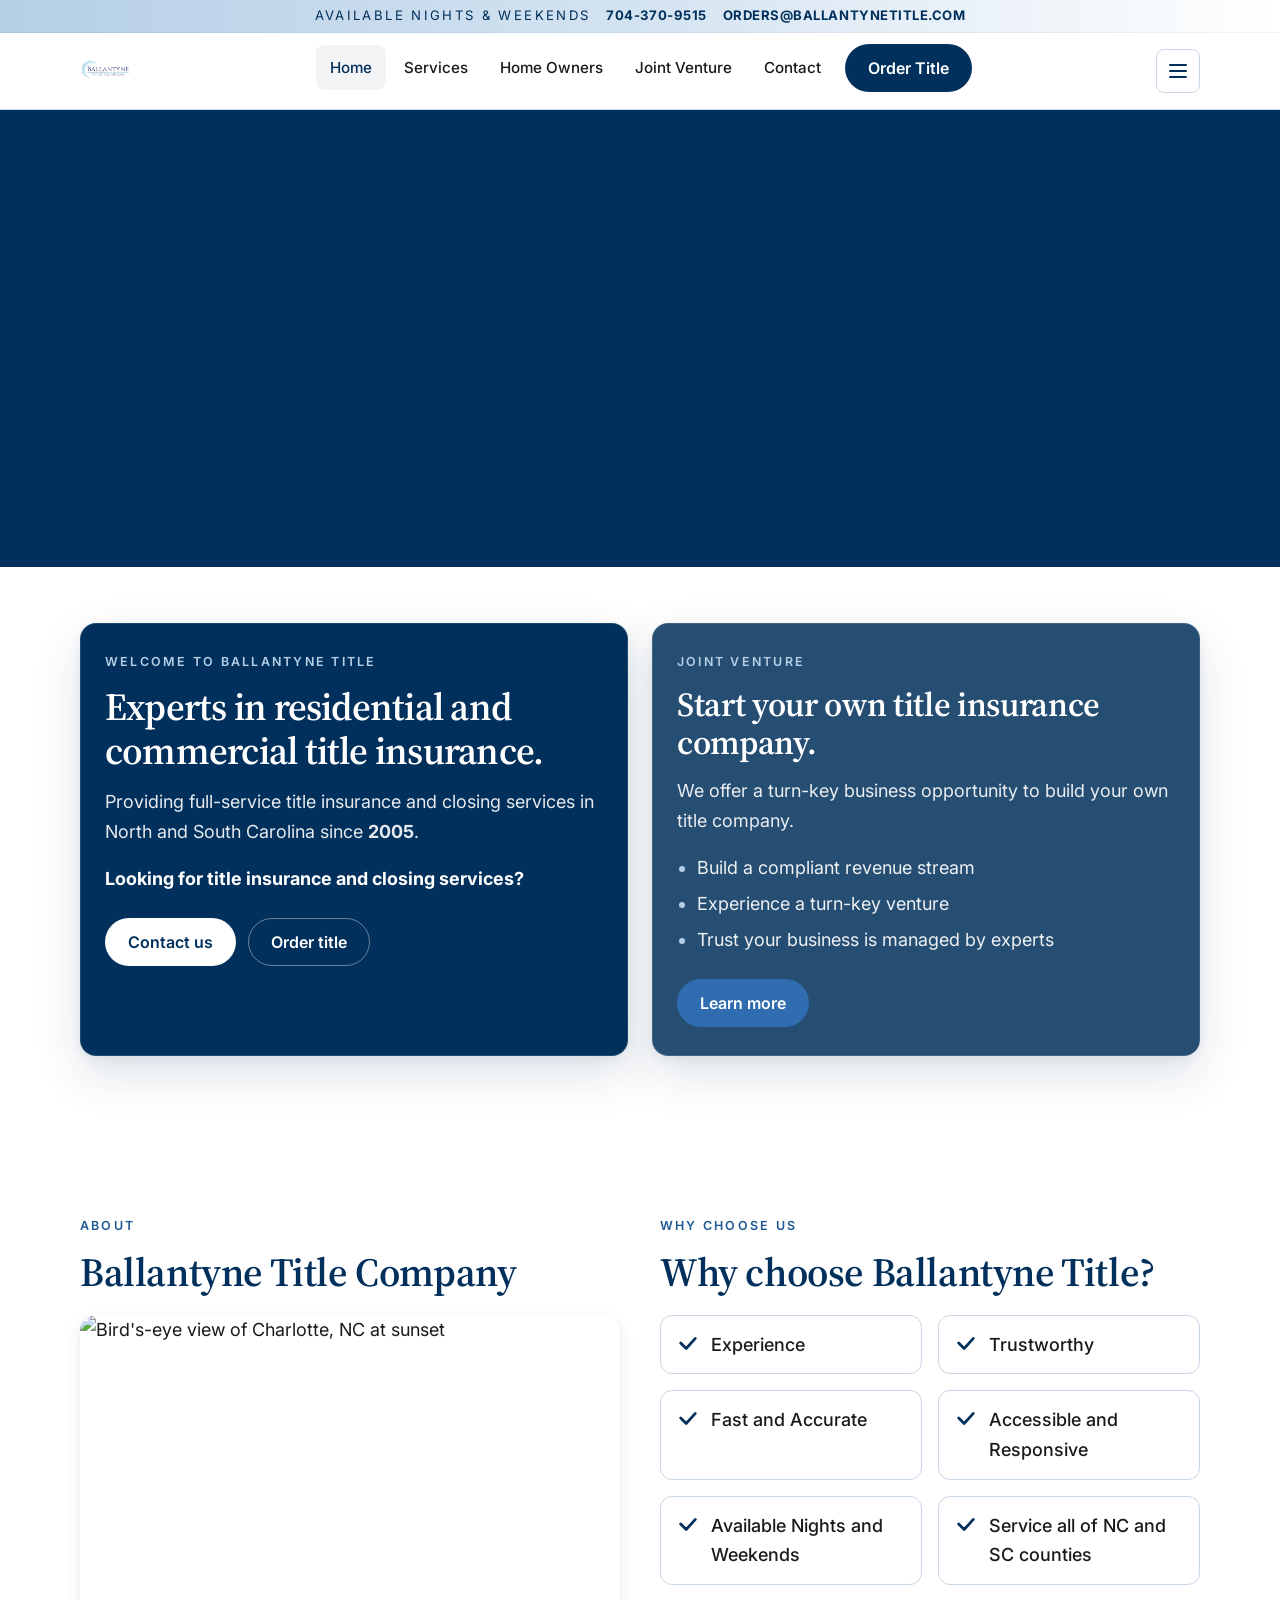
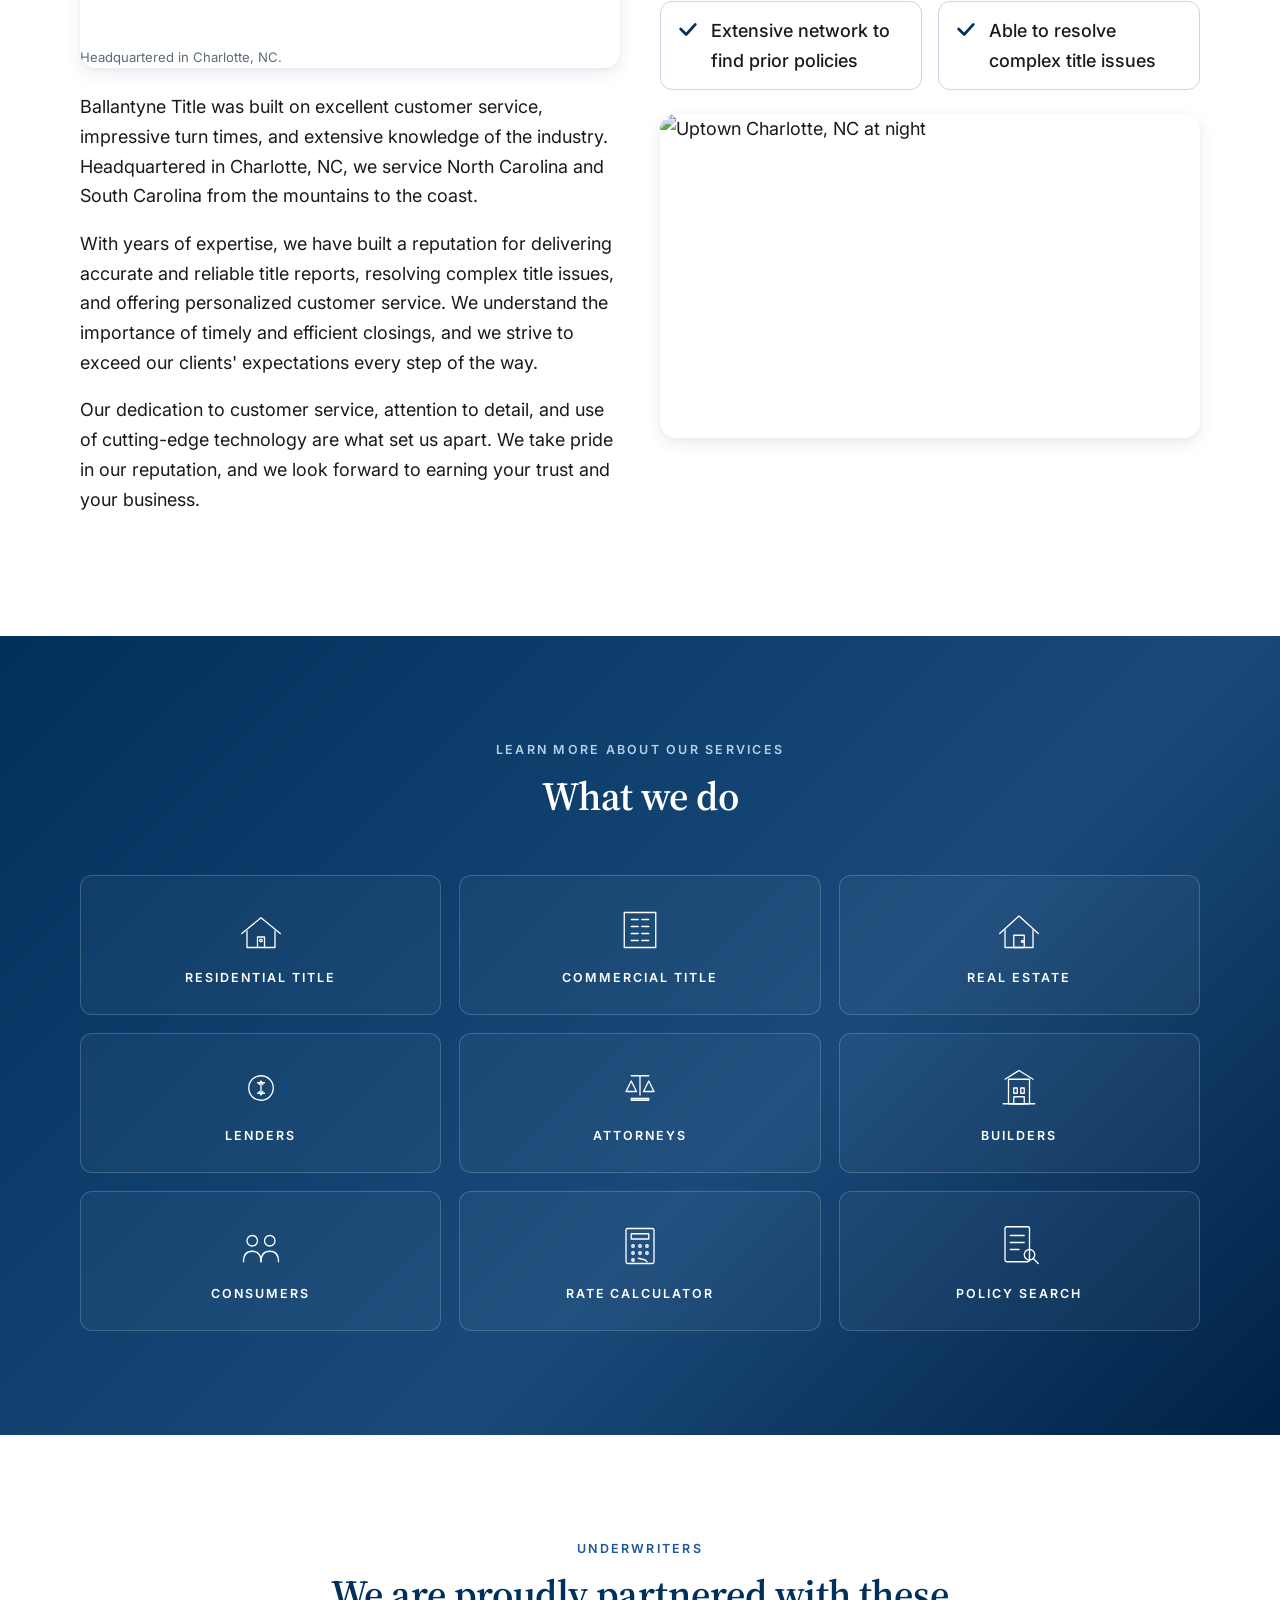
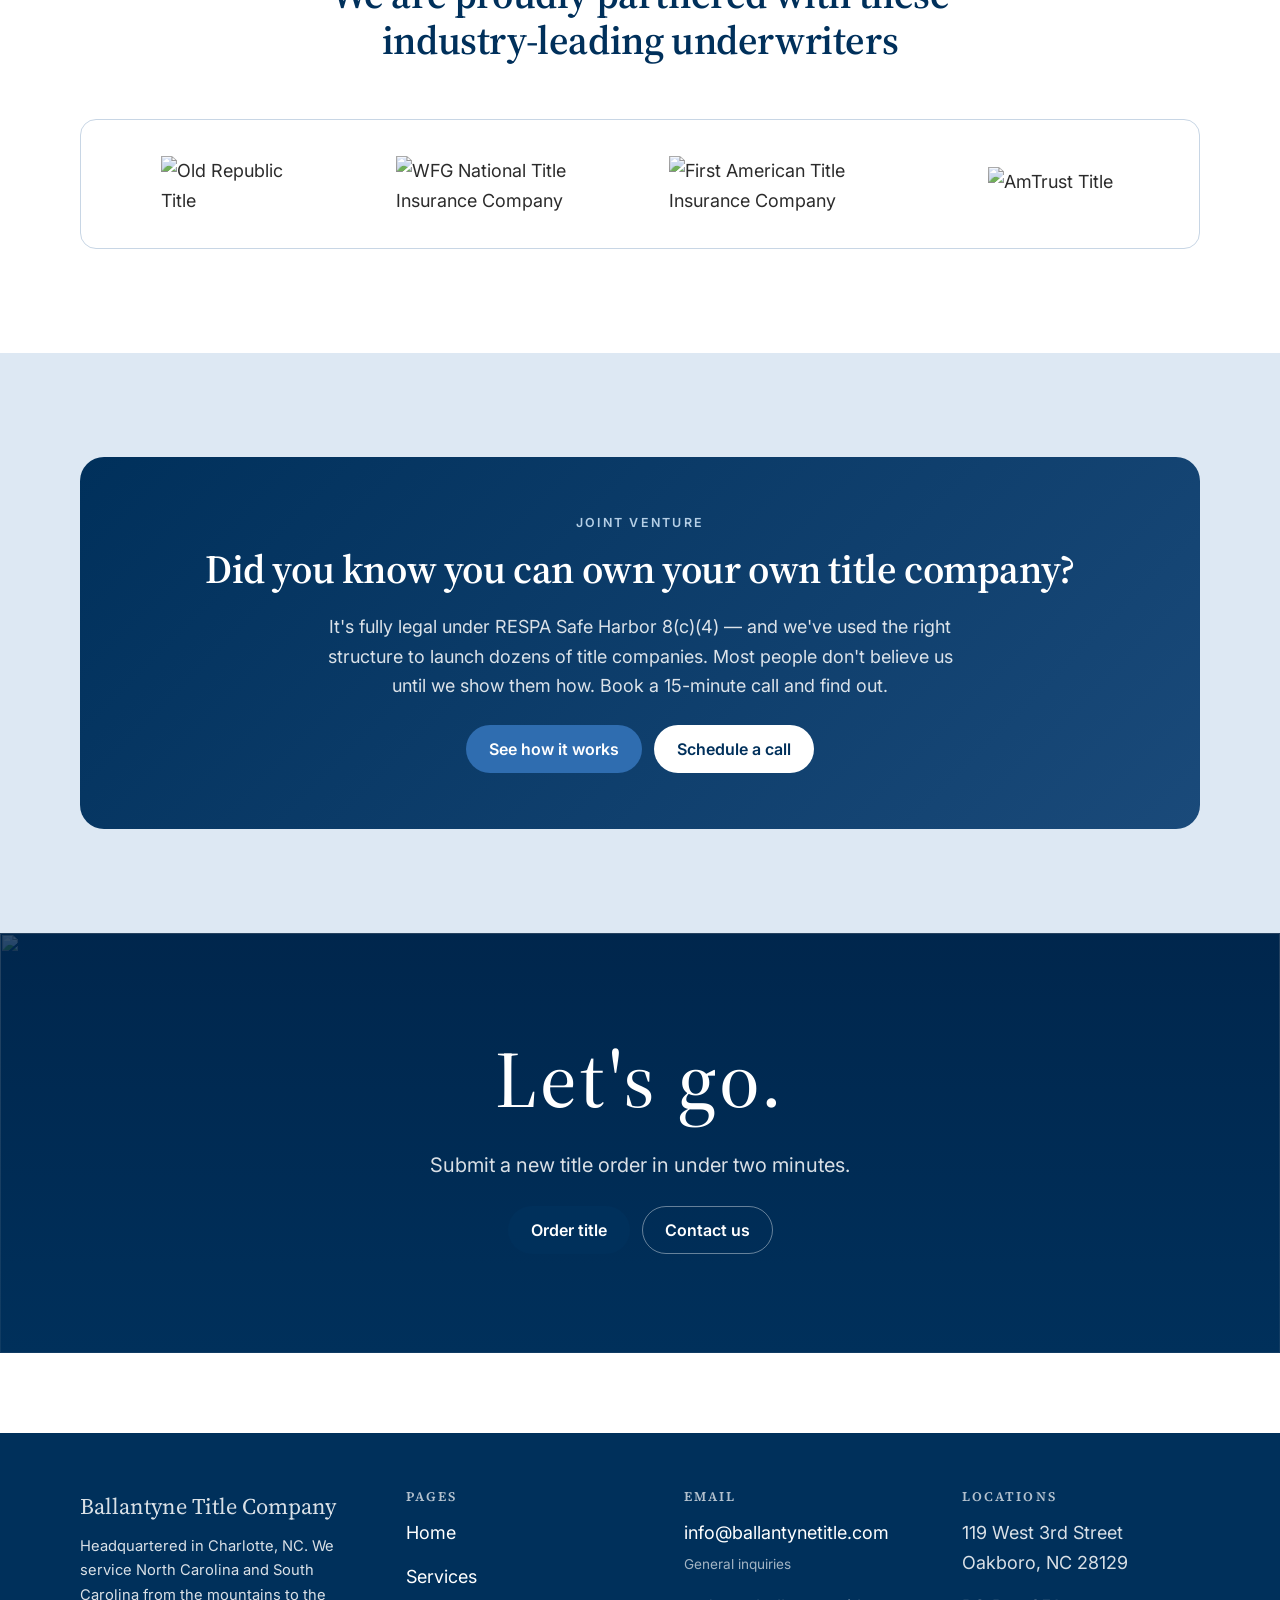
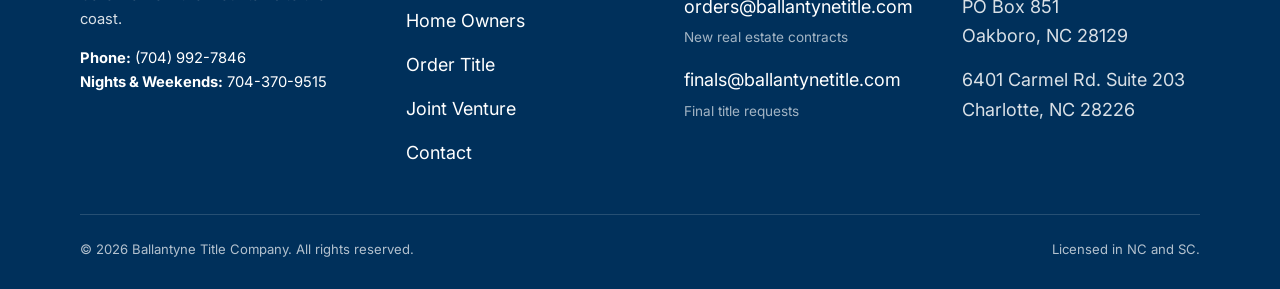
==== index.html @ 57d5c22f "Initial commit: Ballantyne Title main site" ====
<!DOCTYPE html>
<html lang="en">
<head>
  <meta charset="UTF-8">
  <meta name="viewport" content="width=device-width, initial-scale=1, viewport-fit=cover">
  <title>Title Insurance &amp; Closing Services in NC &amp; SC | Ballantyne Title</title>
  <meta name="description" content="Full-service residential, commercial and land title insurance for North and South Carolina since 2005. Fast turn-times, accurate reports, available nights and weekends. Headquartered in Charlotte, NC.">
  <link rel="canonical" href="https://ballantynetitle.com/">

  <meta property="og:type" content="website">
  <meta property="og:title" content="Title Insurance & Closing Services in NC & SC | Ballantyne Title">
  <meta property="og:description" content="Full-service residential, commercial and land title insurance for the Carolinas. Fast, accurate, accessible — since 2005.">
  <meta property="og:url" content="https://ballantynetitle.com/">
  <meta property="og:image" content="https://ballantynetitle.com/assets/og-home.jpg">
  <meta name="twitter:card" content="summary_large_image">

  <link rel="preconnect" href="https://fonts.googleapis.com">
  <link rel="preconnect" href="https://fonts.gstatic.com" crossorigin>
  <link href="https://fonts.googleapis.com/css2?family=Inter:wght@400;500;600;700&family=Source+Serif+Pro:wght@400;600;700&display=swap" rel="stylesheet">
  <link rel="stylesheet" href="styles.css">

  <script type="application/ld+json">
  {
    "@context": "https://schema.org",
    "@type": "LocalBusiness",
    "name": "Ballantyne Title Company",
    "url": "https://ballantynetitle.com/",
    "telephone": "+1-704-992-7846",
    "email": "info@ballantynetitle.com",
    "address": {
      "@type": "PostalAddress",
      "streetAddress": "6401 Carmel Rd. Suite 203",
      "addressLocality": "Charlotte",
      "addressRegion": "NC",
      "postalCode": "28226",
      "addressCountry": "US"
    },
    "areaServed": ["North Carolina", "South Carolina"],
    "foundingDate": "2005",
    "description": "Full-service residential, commercial and land title insurance and closing services across the Carolinas."
  }
  </script>
</head>
<body>

  <div class="top-band" role="region" aria-label="After-hours contact bar">
    <div class="container top-band__inner">
      <span>Available Nights &amp; Weekends</span>
      <a href="tel:+17043709515" aria-label="Call after-hours line 704-370-9515">704-370-9515</a>
      <a href="mailto:orders@ballantynetitle.com" aria-label="Email orders inbox">orders@ballantynetitle.com</a>
    </div>
  </div>

  <header class="site-header">
    <div class="container site-header__inner">
      <a href="index.html" class="site-header__brand" aria-label="Ballantyne Title — Home">
        <img src="assets/logo.svg" alt="Ballantyne Title Company" class="site-header__logo" width="200" height="52">
      </a>
      <nav class="nav" aria-label="Primary">
        <ul class="nav__list">
          <li><a class="nav__link" href="index.html" aria-current="page">Home</a></li>
          <li><a class="nav__link" href="services.html">Services</a></li>
          <li><a class="nav__link" href="home-owners.html">Home Owners</a></li>
          <li><a class="nav__link" href="joint-venture.html">Joint Venture</a></li>
          <li><a class="nav__link" href="contact.html">Contact</a></li>
          <li class="nav__cta"><a class="btn btn--primary" href="order-title.html">Order Title</a></li>
        </ul>
      </nav>
      <button class="nav-toggle" aria-label="Open menu" aria-expanded="false" aria-controls="mobile-menu" data-nav-toggle>
        <span class="nav-toggle__bar" aria-hidden="true"></span>
      </button>
    </div>
    <div class="mobile-menu" id="mobile-menu" data-mobile-menu data-open="false" aria-hidden="true">
      <div class="container">
        <div class="mobile-menu__head">
          <a href="index.html" class="site-header__brand">
            <img src="assets/logo.svg" alt="Ballantyne Title Company" class="site-header__logo" width="180" height="48">
          </a>
          <button class="mobile-menu__close" aria-label="Close menu" data-nav-close>×</button>
        </div>
        <ul class="mobile-menu__list">
          <li><a class="mobile-menu__link" href="index.html" aria-current="page">Home</a></li>
          <li><a class="mobile-menu__link" href="services.html">Services</a></li>
          <li><a class="mobile-menu__link" href="home-owners.html">Home Owners</a></li>
          <li><a class="mobile-menu__link" href="joint-venture.html">Joint Venture</a></li>
          <li><a class="mobile-menu__link" href="contact.html">Contact</a></li>
        </ul>
        <a class="btn btn--primary btn--block mobile-menu__cta" href="order-title.html">Order Title</a>
        <div class="mobile-menu__contact">
          <p><strong>Call us today:</strong> <a href="tel:+17044673031">704-467-3031</a></p>
          <p><strong>Nights &amp; weekends:</strong> <a href="tel:+17043709515">704-370-9515</a></p>
          <p><a href="mailto:info@ballantynetitle.com">info@ballantynetitle.com</a></p>
        </div>
      </div>
    </div>
  </header>

  <main>

    <!-- Hero — full-bleed video with two overlay cards -->
    <section class="hero hero--image" aria-labelledby="home-h1">
      <div class="hero__media">
        <video autoplay muted loop playsinline preload="auto"
               poster="https://images.unsplash.com/photo-1562762583-9e1705bcb3ff?auto=format&fit=crop&w=1800&q=80"
               style="width:100%; height:100%; object-fit: cover; object-position: center; display:block; background:#00305B;">
          <source src="assets/home-hero.mp4" type="video/mp4">
          <img src="https://images.unsplash.com/photo-1562762583-9e1705bcb3ff?auto=format&fit=crop&w=1800&q=80" alt="Aerial view of Charlotte, NC skyline at night" width="1800" height="1013" style="width:100%; height:100%; object-fit: cover; object-position: center; display:block;">
        </video>
      </div>
      <div class="container">
        <div class="hero__overlay">

          <article class="hero-card">
            <p class="eyebrow">Welcome to Ballantyne Title</p>
            <h1 id="home-h1" style="color:#fff; font-size: clamp(1.6rem, 2.4vw + 1rem, 2.4rem); margin-bottom:14px;">Experts in residential and commercial title insurance.</h1>
            <p>Providing full-service title insurance and closing services in North and South Carolina since <strong>2005</strong>.</p>
            <p style="margin-bottom:24px;"><strong style="color:#fff;">Looking for title insurance and closing services?</strong></p>
            <div class="btn-row">
              <a class="btn btn--white" href="mailto:info@ballantynetitle.com?subject=Title Insurance and Closing Services Inquiry">Contact us</a>
              <a class="btn btn--ghost" href="order-title.html" style="color:#fff; border-color: rgba(255,255,255,0.4);">Order title</a>
            </div>
          </article>

          <article class="hero-card hero-card--soft">
            <p class="eyebrow">Joint Venture</p>
            <h2 style="color:#fff; font-size: clamp(1.5rem, 2vw + 0.8rem, 2.1rem); margin-bottom: 14px;">Start your own title insurance company.</h2>
            <p>We offer a turn-key business opportunity to build your own title company.</p>
            <ul style="margin-bottom: 24px;">
              <li>Build a compliant revenue stream</li>
              <li>Experience a turn-key venture</li>
              <li>Trust your business is managed by experts</li>
            </ul>
            <div class="btn-row">
              <a class="btn btn--accent" href="joint-venture.html">Learn more</a>
            </div>
          </article>

        </div>
      </div>
    </section>


    <!-- Intro / Why Choose -->
    <section class="section">
      <div class="container">
        <div class="split">
          <div>
            <p class="eyebrow">About</p>
            <h2>Ballantyne Title Company</h2>
            <figure style="margin: 0 0 24px; border-radius: var(--radius-lg); overflow: hidden; box-shadow: var(--shadow-md);">
              <img src="https://images.unsplash.com/photo-1507810670121-b08efd787765?auto=format&fit=crop&w=1800&q=80" alt="Bird's-eye view of Charlotte, NC at sunset" width="1200" height="720" loading="lazy" style="width:100%; aspect-ratio: 5/3; object-fit: cover; object-position: center; display:block;">
              <figcaption style="font-size: 0.82rem; color: var(--brand-muted); padding-top: 8px;">Headquartered in Charlotte, NC.</figcaption>
            </figure>
            <p>Ballantyne Title was built on excellent customer service, impressive turn times, and extensive knowledge of the industry. Headquartered in Charlotte, NC, we service North Carolina and South Carolina from the mountains to the coast.</p>
            <p>With years of expertise, we have built a reputation for delivering accurate and reliable title reports, resolving complex title issues, and offering personalized customer service. We understand the importance of timely and efficient closings, and we strive to exceed our clients' expectations every step of the way.</p>
            <p>Our dedication to customer service, attention to detail, and use of cutting-edge technology are what set us apart. We take pride in our reputation, and we look forward to earning your trust and your business.</p>
          </div>
          <div>
            <p class="eyebrow">Why choose us</p>
            <h2>Why choose Ballantyne Title?</h2>
            <ul class="trust-list">
              <li>Experience</li>
              <li>Trustworthy</li>
              <li>Fast and Accurate</li>
              <li>Accessible and Responsive</li>
              <li>Available Nights and Weekends</li>
              <li>Service all of NC and SC counties</li>
              <li>Extensive network to find prior policies</li>
              <li>Able to resolve complex title issues</li>
            </ul>
            <figure style="margin: 24px 0 0; border-radius: var(--radius-lg); overflow: hidden; box-shadow: var(--shadow-md);">
              <img src="https://images.unsplash.com/photo-1562762394-3acfba62a48e?auto=format&fit=crop&w=1800&q=80" alt="Uptown Charlotte, NC at night" width="1200" height="720" loading="lazy" style="width:100%; aspect-ratio: 5/3; object-fit: cover; object-position: center; display:block;">
            </figure>
          </div>
        </div>
      </div>
    </section>

    <!-- Service grid (3x3 white-on-navy) -->
    <section class="section service-grid-section" id="services">
      <div class="container">
        <div class="section-head" style="color: #fff;">
          <p class="eyebrow">Learn more about our services</p>
          <h2 style="color:#fff;">What we do</h2>
        </div>
        <div class="service-grid">

          <a class="service-tile" href="services.html#residential">
            <svg viewBox="0 0 64 64" aria-hidden="true">
              <path d="M10 36 L32 18 L54 36"/>
              <path d="M16 33 V52 H48 V33"/>
              <path d="M28 52 V40 H36 V52"/>
              <circle cx="32" cy="44" r="1.4"/>
            </svg>
            Residential Title
          </a>

          <a class="service-tile" href="services.html#commercial">
            <svg viewBox="0 0 64 64" aria-hidden="true">
              <rect x="14" y="12" width="36" height="40"/>
              <path d="M22 20 H30 M34 20 H42 M22 28 H30 M34 28 H42 M22 36 H30 M34 36 H42 M22 44 H30 M34 44 H42"/>
            </svg>
            Commercial Title
          </a>

          <a class="service-tile" href="services.html#real-estate">
            <svg viewBox="0 0 64 64" aria-hidden="true">
              <path d="M10 36 L32 16 L54 36"/>
              <path d="M16 32 V52 H48 V32"/>
              <rect x="26" y="38" width="12" height="14"/>
              <circle cx="36" cy="45" r="1.2"/>
            </svg>
            Real Estate
          </a>

          <a class="service-tile" href="services.html#lenders">
            <svg viewBox="0 0 64 64" aria-hidden="true">
              <circle cx="32" cy="32" r="14"/>
              <path d="M28 26 H36 M28 38 H36 M32 24 V40"/>
              <path d="M30 28 C30 26 31 25 32 25 C33 25 34 26 34 28"/>
              <path d="M30 36 C30 38 31 39 32 39 C33 39 34 38 34 36"/>
            </svg>
            Lenders
          </a>

          <a class="service-tile" href="services.html#closing">
            <svg viewBox="0 0 64 64" aria-hidden="true">
              <path d="M22 18 L42 18"/>
              <path d="M32 18 V40"/>
              <path d="M16 36 L28 36 L22 24 Z"/>
              <path d="M36 36 L48 36 L42 24 Z"/>
              <path d="M22 44 H42 V46 H22 Z"/>
            </svg>
            Attorneys
          </a>

          <a class="service-tile" href="services.html#builders">
            <svg viewBox="0 0 64 64" aria-hidden="true">
              <path d="M14 50 H50"/>
              <rect x="20" y="22" width="24" height="28"/>
              <path d="M16 22 L32 12 L48 22"/>
              <rect x="26" y="32" width="4" height="6"/>
              <rect x="34" y="32" width="4" height="6"/>
              <rect x="26" y="42" width="12" height="8"/>
            </svg>
            Builders
          </a>

          <a class="service-tile" href="home-owners.html">
            <svg viewBox="0 0 64 64" aria-hidden="true">
              <circle cx="22" cy="26" r="6"/>
              <circle cx="42" cy="26" r="6"/>
              <path d="M12 50 C12 42 16 38 22 38 C28 38 32 42 32 50"/>
              <path d="M32 50 C32 42 36 38 42 38 C48 38 52 42 52 50"/>
            </svg>
            Consumers
          </a>

          <a class="service-tile" href="http://facc.firstam.com/" target="_blank" rel="noopener noreferrer">
            <svg viewBox="0 0 64 64" aria-hidden="true">
              <rect x="16" y="12" width="32" height="40" rx="2"/>
              <rect x="22" y="18" width="20" height="6"/>
              <circle cx="24" cy="32" r="1.4"/>
              <circle cx="32" cy="32" r="1.4"/>
              <circle cx="40" cy="32" r="1.4"/>
              <circle cx="24" cy="40" r="1.4"/>
              <circle cx="32" cy="40" r="1.4"/>
              <circle cx="40" cy="40" r="1.4"/>
              <circle cx="24" cy="48" r="1.4"/>
              <path d="M30 46 L38 48 L40 50"/>
            </svg>
            Rate Calculator
          </a>

          <a class="service-tile" href="mailto:info@ballantynetitle.com?subject=Previous Title Policy Search">
            <svg viewBox="0 0 64 64" aria-hidden="true">
              <rect x="16" y="10" width="28" height="40" rx="2"/>
              <path d="M22 20 H38 M22 28 H38 M22 36 H32"/>
              <circle cx="44" cy="42" r="6"/>
              <path d="M48 46 L54 52"/>
            </svg>
            Policy Search
          </a>

        </div>
      </div>
    </section>

    <!-- Underwriters -->
    <section class="section">
      <div class="container">
        <div class="section-head">
          <p class="eyebrow">Underwriters</p>
          <h2>We are proudly partnered with these industry-leading underwriters</h2>
        </div>
        <div class="underwriters">
          <img src="https://static.wixstatic.com/media/38906d_d7bd699a492042438cea642ad7a54e12~mv2.png/v1/fill/w_221,h_90,al_c,q_85,usm_0.66_1.00_0.01,enc_avif,quality_auto/old%20republic.png" alt="Old Republic Title" loading="lazy" width="221" height="90">
          <img src="https://static.wixstatic.com/media/38906d_f088d62892f84c13ad9e75ad448d5512~mv2.jpg/v1/fill/w_211,h_55,al_c,q_80,usm_0.66_1.00_0.01,enc_avif,quality_auto/WFG%20Logo.jpg" alt="WFG National Title Insurance Company" loading="lazy" width="211" height="55">
          <img src="https://static.wixstatic.com/media/38906d_28c90317c928426f9278967626c3669d~mv2.png/v1/fill/w_224,h_58,al_c,q_85,usm_0.66_1.00_0.01,enc_avif,quality_auto/first%20american.png" alt="First American Title Insurance Company" loading="lazy" width="224" height="58">
          <img src="https://static.wixstatic.com/media/38906d_40c8675ab42b481e87f1967b169391b4~mv2.png/v1/fill/w_207,h_58,al_c,q_85,usm_0.66_1.00_0.01,enc_avif,quality_auto/Copy%20of%20T%20(30%20%C3%97%2030%20in)%20(36%20%C3%97%2036%20in)%20(36%20.png" alt="AmTrust Title" loading="lazy" width="207" height="58">
        </div>
      </div>
    </section>

    <!-- JV teaser -->
    <section class="section section--soft">
      <div class="container">
        <div class="cta-band" style="background: linear-gradient(135deg, var(--brand-primary) 0%, #1a4a7a 100%);">
          <p class="eyebrow" style="color: var(--brand-secondary);">Joint Venture</p>
          <h2>Did you know you can own your own title company?</h2>
          <p style="max-width: 60ch; margin: 0 auto 24px;">It's fully legal under RESPA Safe Harbor 8(c)(4) — and we've used the right structure to launch dozens of title companies. Most people don't believe us until we show them how. Book a 15-minute call and find out.</p>
          <div class="btn-row">
            <a class="btn btn--accent" href="joint-venture.html">See how it works</a>
            <a class="btn btn--white" href="contact.html#book">Schedule a call</a>
          </div>
        </div>
      </div>
    </section>

    <!-- Order Title CTA strip -->
    <section class="cta-strip" aria-label="Ready to order title">
      <img class="cta-strip__bg" src="https://images.unsplash.com/photo-1562762583-9e1705bcb3ff?auto=format&fit=crop&w=1800&q=80" alt="" aria-hidden="true" loading="lazy" width="1800" height="600" style="object-position: center 60%;">
      <div class="cta-strip__inner">
        <h2 class="cta-strip__title">Let's go.</h2>
        <p class="lead" style="margin: 0 auto 24px; color: var(--brand-primary);">Submit a new title order in under two minutes.</p>
        <div class="btn-row" style="justify-content: center;">
          <a class="btn btn--primary" href="order-title.html">Order title</a>
          <a class="btn btn--ghost" href="contact.html">Contact us</a>
        </div>
      </div>
    </section>

  </main>

  <footer class="site-footer">
    <div class="container">
      <div class="site-footer__grid">
        <div>
          <p class="site-footer__brand">Ballantyne Title Company</p>
          <p style="font-size: 0.92rem;">Headquartered in Charlotte, NC. We service North Carolina and South Carolina from the mountains to the coast.</p>
          <p style="font-size: 0.92rem;"><strong style="color:#fff;">Phone:</strong> <a href="tel:+17049927846">(704) 992-7846</a><br>
            <strong style="color:#fff;">Nights &amp; Weekends:</strong> <a href="tel:+17043709515">704-370-9515</a></p>
        </div>
        <div>
          <h3 style="font-size: 0.82rem; letter-spacing: 0.16em; text-transform: uppercase; color: rgba(255,255,255,0.7); margin-bottom: 14px;">Pages</h3>
          <ul>
            <li><a href="index.html">Home</a></li>
            <li><a href="services.html">Services</a></li>
            <li><a href="home-owners.html">Home Owners</a></li>
            <li><a href="order-title.html">Order Title</a></li>
            <li><a href="joint-venture.html">Joint Venture</a></li>
            <li><a href="contact.html">Contact</a></li>
          </ul>
        </div>
        <div>
          <h3 style="font-size: 0.82rem; letter-spacing: 0.16em; text-transform: uppercase; color: rgba(255,255,255,0.7); margin-bottom: 14px;">Email</h3>
          <ul>
            <li><a href="mailto:info@ballantynetitle.com">info@ballantynetitle.com</a><br><span style="opacity:.75; font-size: 0.85rem;">General inquiries</span></li>
            <li><a href="mailto:orders@ballantynetitle.com">orders@ballantynetitle.com</a><br><span style="opacity:.75; font-size: 0.85rem;">New real estate contracts</span></li>
            <li><a href="mailto:finals@ballantynetitle.com">finals@ballantynetitle.com</a><br><span style="opacity:.75; font-size: 0.85rem;">Final title requests</span></li>
          </ul>
        </div>
        <div>
          <h3 style="font-size: 0.82rem; letter-spacing: 0.16em; text-transform: uppercase; color: rgba(255,255,255,0.7); margin-bottom: 14px;">Locations</h3>
          <ul>
            <li>119 West 3rd Street<br>Oakboro, NC 28129</li>
            <li>PO Box 851<br>Oakboro, NC 28129</li>
            <li>6401 Carmel Rd. Suite 203<br>Charlotte, NC 28226</li>
          </ul>
        </div>
      </div>
      <div class="site-footer__bottom">
        <span>© <span id="year"></span> Ballantyne Title Company. All rights reserved.</span>
        <span>Licensed in NC and SC.</span>
      </div>
    </div>
  </footer>

  <script>
    (function () {
      var btn = document.querySelector('[data-nav-toggle]');
      var menu = document.querySelector('[data-mobile-menu]');
      var close = document.querySelector('[data-nav-close]');
      if (!btn || !menu) return;
      function open()  { menu.dataset.open = 'true';  menu.setAttribute('aria-hidden','false'); btn.setAttribute('aria-expanded','true');  document.body.style.overflow = 'hidden'; }
      function shut()  { menu.dataset.open = 'false'; menu.setAttribute('aria-hidden','true');  btn.setAttribute('aria-expanded','false'); document.body.style.overflow = ''; }
      btn.addEventListener('click', open);
      if (close) close.addEventListener('click', shut);
      menu.querySelectorAll('a').forEach(function(a){ a.addEventListener('click', shut); });
      document.addEventListener('keydown', function(e){ if (e.key === 'Escape') shut(); });
    })();
    (function(){ var y = document.getElementById('year'); if (y) y.textContent = new Date().getFullYear(); })();
  </script>
</body>
</html>
---- styles.css ----
/* =========================================================================
   Ballantyne Title — Stylesheet
   Mobile-first. Single source of brand tokens. No hardcoded brand hex
   anywhere except :root. No remote @import.
   ========================================================================= */

:root {
  /* Brand palette — navy + sky only. No cream, no warm tones. */
  --brand-primary:    #00305B;  /* sampled — deep navy */
  --brand-primary-700:#002145;
  --brand-primary-50: #e8eef5;
  --brand-secondary:  #B5CFE6;  /* sampled — soft sky */
  --brand-secondary-200:#d4e3f1;
  --brand-accent:     #2f6db0;  /* deeper sky-blue for JV CTAs */
  --brand-accent-700: #1f5896;
  --brand-ink:        #1a1a1a;
  --brand-muted:      #5b6b7c;
  --brand-bg:         #ffffff;
  --brand-bg-soft:    #dde8f3;  /* deeper pale navy section bg */
  --brand-bg-tint:    #eaf0f7;  /* pale navy tint */
  --brand-border:     #c8d6e5;  /* cool gray-blue */
  --brand-success:    #2e7d4f;
  --brand-danger:     #b1392a;

  --shadow-sm: 0 1px 2px rgba(0,48,91,.06), 0 1px 3px rgba(0,48,91,.04);
  --shadow-md: 0 6px 18px rgba(0,48,91,.08), 0 2px 6px rgba(0,48,91,.04);
  --shadow-lg: 0 18px 48px rgba(0,48,91,.14), 0 4px 12px rgba(0,48,91,.06);

  --radius-sm: 8px;
  --radius:    12px;
  --radius-lg: 16px;
  --radius-xl: 24px;

  --font-serif: "Source Serif Pro", "Source Serif 4", Georgia, "Times New Roman", serif;
  --font-sans:  "Inter", system-ui, -apple-system, "Segoe UI", Roboto, "Helvetica Neue", Arial, sans-serif;

  --header-h: 64px;
}

@media (min-width: 1100px) {
  :root { --header-h: 76px; }
}

/* ---------- Reset / base ---------- */

*,
*::before,
*::after { box-sizing: border-box; }

html {
  -webkit-text-size-adjust: 100%;
  scroll-behavior: smooth;
}

body {
  margin: 0;
  font-family: var(--font-sans);
  font-size: clamp(1rem, 0.5vw + 0.95rem, 1.125rem);
  line-height: 1.65;
  color: var(--brand-ink);
  background: var(--brand-bg);
  overflow-wrap: anywhere;
  -webkit-font-smoothing: antialiased;
}

img,
svg,
video { display: block; max-width: 100%; height: auto; }

a {
  color: var(--brand-primary);
  text-decoration-color: rgba(0, 48, 91, 0.35);
  text-underline-offset: 2px;
  transition: color .15s ease, text-decoration-color .15s ease;
}
a:hover { text-decoration-color: var(--brand-primary); }

h1, h2, h3, h4 {
  font-family: var(--font-serif);
  font-weight: 600;
  color: var(--brand-primary);
  line-height: 1.15;
  letter-spacing: -0.01em;
  margin: 0 0 .5em;
}
h1 { font-size: clamp(2rem, 5vw + 1rem, 3.75rem); letter-spacing: -0.02em; }
h2 { font-size: clamp(1.625rem, 3vw + 0.75rem, 2.5rem); }
h3 { font-size: clamp(1.25rem, 1.5vw + 0.85rem, 1.625rem); }
h4 { font-size: clamp(1.05rem, 0.5vw + 0.95rem, 1.25rem); font-weight: 600; }

p { margin: 0 0 1em; }
ul, ol { margin: 0 0 1em; padding-left: 1.25em; }
li { margin-bottom: .35em; }

::selection { background: var(--brand-primary); color: #fff; }

/* Scroll anchor offset for sticky header */
section[id],
[id]:not(body) {
  scroll-margin-top: calc(var(--header-h) + 12px);
}

/* ---------- Layout primitives ---------- */

.container {
  width: 100%;
  max-width: 1200px;
  margin-inline: auto;
  padding-inline: 20px;
}

@media (min-width: 768px)  { .container { padding-inline: 32px; } }
@media (min-width: 1100px) { .container { padding-inline: 40px; } }

.section { padding-block: 56px; }
@media (min-width: 768px)  { .section { padding-block: 80px; } }
@media (min-width: 1100px) { .section { padding-block: 104px; } }

.section--soft  { background: var(--brand-bg-soft); }
.section--tint  { background: var(--brand-bg-tint); }
.section--navy  { background: var(--brand-primary); color: #fff; }
.section--navy h1,
.section--navy h2,
.section--navy h3 { color: #fff; }
.section--navy a  { color: #fff; }

.eyebrow {
  font-family: var(--font-sans);
  font-size: 0.78rem;
  font-weight: 600;
  letter-spacing: 0.18em;
  text-transform: uppercase;
  color: var(--brand-accent-700);
  margin-bottom: 12px;
}

.lead {
  font-size: clamp(1.1rem, 0.5vw + 1rem, 1.25rem);
  color: var(--brand-muted);
  max-width: 60ch;
}

.muted { color: var(--brand-muted); }
.center { text-align: center; }
.center .lead { margin-inline: auto; }

/* ---------- Buttons ---------- */

.btn {
  display: inline-flex;
  align-items: center;
  justify-content: center;
  gap: 8px;
  min-height: 48px;        /* tap target */
  padding: 12px 22px;
  border-radius: 999px;
  font-family: var(--font-sans);
  font-weight: 600;
  font-size: 1rem;
  line-height: 1;
  text-decoration: none;
  cursor: pointer;
  border: 1px solid transparent;
  transition: transform .15s ease, background .15s ease, color .15s ease, border-color .15s ease, box-shadow .15s ease;
}
.btn:focus-visible {
  outline: 3px solid rgba(0, 48, 91, 0.25);
  outline-offset: 2px;
}
.btn:hover { transform: translateY(-1px); }

.btn--primary {
  background: var(--brand-primary);
  color: #fff;
}
.btn--primary:hover { background: var(--brand-primary-700); }

.btn--ghost {
  background: transparent;
  color: var(--brand-primary);
  border-color: rgba(0, 48, 91, 0.25);
}
.btn--ghost:hover { border-color: var(--brand-primary); background: rgba(0,48,91,.04); }

.btn--accent {
  background: var(--brand-accent);
  color: #fff;
}
.btn--accent:hover { background: var(--brand-accent-700); color: #fff; }

.btn--white {
  background: #fff;
  color: var(--brand-primary);
}
.btn--white:hover { background: var(--brand-secondary-200); }

.btn--block { width: 100%; }
@media (min-width: 768px) { .btn--block-sm { width: auto; } }

.btn-row {
  display: flex;
  flex-wrap: wrap;
  gap: 12px;
}
.btn-row .btn { width: 100%; }
@media (min-width: 480px) {
  .btn-row .btn { width: auto; }
}

/* ---------- Top phone band (sky gradient) ---------- */

.top-band {
  background: linear-gradient(90deg, var(--brand-secondary) 0%, var(--brand-secondary-200) 50%, #fff 100%);
  border-bottom: 1px solid rgba(0,48,91,.05);
  font-size: 0.82rem;
  letter-spacing: 0.18em;
  text-transform: uppercase;
  color: var(--brand-primary);
}
.top-band__inner {
  display: flex;
  align-items: center;
  justify-content: center;
  gap: 16px;
  height: 32px;
  text-align: center;
  flex-wrap: wrap;
}
.top-band a {
  color: var(--brand-primary);
  font-weight: 700;
  text-decoration: none;
  letter-spacing: 0.04em;
}
.top-band a:hover { text-decoration: underline; }

/* Phone band — secondary nights & weekends row used on Home below hero */
.phone-band {
  background: var(--brand-primary-50);
  border-block: 1px solid rgba(0,48,91,.08);
}
.phone-band__inner {
  display: flex;
  align-items: center;
  justify-content: center;
  gap: 8px 28px;
  flex-wrap: wrap;
  padding: 14px 16px;
  font-size: 0.88rem;
  color: var(--brand-primary);
  letter-spacing: 0.12em;
  text-transform: uppercase;
  font-weight: 600;
  text-align: center;
}
.phone-band a { color: var(--brand-primary); text-decoration: none; }
.phone-band a:hover { text-decoration: underline; }
.phone-band span { color: var(--brand-muted); font-weight: 500; }

/* ---------- Header / Nav ---------- */

.site-header {
  position: sticky;
  top: 0;
  z-index: 50;
  background: rgba(255,255,255,0.85);
  backdrop-filter: saturate(140%) blur(10px);
  -webkit-backdrop-filter: saturate(140%) blur(10px);
  border-bottom: 1px solid var(--brand-border);
}

.site-header__inner {
  display: flex;
  align-items: center;
  justify-content: space-between;
  gap: 12px;
  height: var(--header-h);
}

.site-header__brand {
  display: inline-flex;
  align-items: center;
  gap: 10px;
  text-decoration: none;
  color: var(--brand-primary);
  font-family: var(--font-serif);
  font-weight: 600;
  font-size: 1.05rem;
  letter-spacing: 0.02em;
  min-height: 44px;
}
.site-header__brand img,
.site-header__brand svg { height: 44px; width: auto; }
@media (min-width: 768px) {
  .site-header__brand img,
  .site-header__brand svg { height: 52px; }
}
.site-header__logo { display: block; height: 44px; width: auto; }
@media (min-width: 768px) { .site-header__logo { height: 52px; } }
.site-header__brand-name { line-height: 1; }
.site-header__brand-name small {
  display: block;
  font-family: var(--font-sans);
  font-weight: 500;
  font-size: 0.65rem;
  letter-spacing: 0.18em;
  color: var(--brand-muted);
  text-transform: uppercase;
  margin-top: 2px;
}

.nav {
  display: none;
}
.nav__list {
  list-style: none;
  margin: 0;
  padding: 0;
  display: flex;
  gap: 4px;
  align-items: center;
}
.nav__link {
  display: inline-flex;
  align-items: center;
  min-height: 44px;
  padding: 10px 14px;
  font-size: 0.95rem;
  font-weight: 500;
  color: var(--brand-ink);
  text-decoration: none;
  border-radius: var(--radius-sm);
}
.nav__link:hover,
.nav__link[aria-current="page"] {
  color: var(--brand-primary);
  background: rgba(0,48,91,.05);
}

.nav__cta { margin-left: 6px; }

@media (min-width: 1024px) {
  .nav { display: block; }
  .nav-toggle { display: none; }
}

/* Hamburger */
.nav-toggle {
  display: inline-flex;
  align-items: center;
  justify-content: center;
  width: 44px;
  height: 44px;
  border: 1px solid var(--brand-border);
  background: #fff;
  border-radius: var(--radius-sm);
  cursor: pointer;
}
.nav-toggle:focus-visible {
  outline: 3px solid rgba(0,48,91,.25);
  outline-offset: 2px;
}
.nav-toggle__bar {
  position: relative;
  width: 18px;
  height: 2px;
  background: var(--brand-primary);
  border-radius: 2px;
  display: block;
}
.nav-toggle__bar::before,
.nav-toggle__bar::after {
  content: "";
  position: absolute;
  left: 0;
  width: 18px;
  height: 2px;
  background: var(--brand-primary);
  border-radius: 2px;
}
.nav-toggle__bar::before { top: -6px; }
.nav-toggle__bar::after  { top:  6px; }

/* Mobile overlay menu */
.mobile-menu {
  position: fixed;
  inset: 0;
  background: #fff;
  z-index: 60;
  display: flex;
  flex-direction: column;
  padding: 20px;
  transform: translateY(-12px);
  opacity: 0;
  pointer-events: none;
  transition: opacity .2s ease, transform .2s ease;
  overflow-y: auto;
}
.mobile-menu[data-open="true"] {
  opacity: 1;
  transform: translateY(0);
  pointer-events: auto;
}
.mobile-menu__head {
  display: flex;
  align-items: center;
  justify-content: space-between;
  margin-bottom: 24px;
  height: var(--header-h);
}
.mobile-menu__close {
  width: 44px;
  height: 44px;
  border: 1px solid var(--brand-border);
  background: #fff;
  border-radius: var(--radius-sm);
  cursor: pointer;
  font-size: 22px;
  line-height: 1;
  color: var(--brand-primary);
}
.mobile-menu__list {
  list-style: none;
  margin: 0;
  padding: 0;
  display: flex;
  flex-direction: column;
  gap: 4px;
}
.mobile-menu__link {
  display: flex;
  align-items: center;
  min-height: 56px;
  padding: 14px 12px;
  font-family: var(--font-serif);
  font-size: 1.5rem;
  color: var(--brand-primary);
  text-decoration: none;
  border-bottom: 1px solid var(--brand-border);
}
.mobile-menu__cta {
  margin-top: 24px;
}
.mobile-menu__contact {
  margin-top: auto;
  padding-top: 24px;
  font-size: 0.95rem;
  color: var(--brand-muted);
}
.mobile-menu__contact a { color: var(--brand-primary); font-weight: 500; }

@media (min-width: 1024px) {
  .mobile-menu { display: none; }
}

/* ---------- Hero ---------- */

.hero {
  position: relative;
  padding: 56px 0 40px;
  background: linear-gradient(180deg, var(--brand-bg-tint) 0%, #fff 100%);
}
@media (min-width: 768px)  { .hero { padding: 88px 0 64px; } }
@media (min-width: 1100px) { .hero { padding: 112px 0 88px; } }

.hero__grid {
  display: grid;
  grid-template-columns: 1fr;
  gap: 32px;
  align-items: center;
}
@media (min-width: 1024px) {
  .hero__grid {
    grid-template-columns: 1.05fr 0.95fr;
    gap: 56px;
  }
}

.hero__art {
  position: relative;
  border-radius: var(--radius-lg);
  overflow: hidden;
  box-shadow: var(--shadow-md);
  aspect-ratio: 16 / 9;
  background: linear-gradient(135deg, var(--brand-primary) 0%, #1a4a7a 100%);
}

.hero__art img,
.hero__art video,
.hero__art .image-placeholder {
  width: 100%;
  height: 100%;
  object-fit: cover;
}

.hero__title { margin-bottom: 16px; }
.hero__sub {
  font-size: clamp(1.05rem, 0.5vw + 1rem, 1.25rem);
  color: var(--brand-muted);
  max-width: 56ch;
  margin-bottom: 28px;
}

.hero__meta {
  display: flex;
  flex-wrap: wrap;
  gap: 8px 24px;
  margin-top: 28px;
  font-size: 0.9rem;
  color: var(--brand-muted);
}
.hero__meta strong { color: var(--brand-ink); font-weight: 600; }

/* Hero variants */

.hero--image {
  padding: 0;
  background: none;
}
.hero--image .hero__media {
  position: relative;
  width: 100%;
  aspect-ratio: 21 / 9;
  min-height: 260px;
  max-height: 55vh;
  background: var(--brand-primary);
  overflow: hidden;
}
@media (min-width: 768px) { .hero--image .hero__media { aspect-ratio: 21 / 8; min-height: 320px; max-height: 60vh; } }
@media (min-width: 1100px) { .hero--image .hero__media { aspect-ratio: 21 / 7.5; min-height: 380px; max-height: 64vh; } }
.hero--image .hero__media img,
.hero--image .hero__media .image-placeholder {
  position: absolute;
  inset: 0;
  width: 100%;
  height: 100%;
  object-fit: cover;
  border-radius: 0;
}
.hero--image .hero__media::after {
  content: "";
  position: absolute;
  inset: 0;
  background: linear-gradient(180deg, rgba(0,48,91,0.20) 0%, rgba(0,48,91,0.50) 100%);
}
.hero--image .hero__overlay {
  position: relative;
  z-index: 2;
  display: grid;
  grid-template-columns: 1fr;
  gap: 16px;
  padding: 32px 0;
}
@media (min-width: 900px) {
  .hero--image .hero__overlay { grid-template-columns: 1fr 1fr; gap: 24px; padding: 56px 0; }
}
.hero-card {
  background: var(--brand-primary);
  color: #fff;
  border-radius: var(--radius-lg);
  padding: 28px 24px;
  box-shadow: var(--shadow-lg);
  border: 1px solid rgba(255,255,255,.12);
}
.hero-card--soft {
  background: rgba(0,48,91,0.85);
  backdrop-filter: blur(6px);
  -webkit-backdrop-filter: blur(6px);
}
.hero-card h1, .hero-card h2, .hero-card h3 { color: #fff; }
.hero-card .eyebrow { color: var(--brand-secondary); }
.hero-card p { color: rgba(255,255,255,0.9); }
.hero-card ul { padding-left: 1.1em; color: rgba(255,255,255,0.92); }
.hero-card ul li::marker { color: var(--brand-secondary); }
.hero-card .btn--white { width: 100%; }
@media (min-width: 480px) { .hero-card .btn--white { width: auto; } }

/* ---------- Cards ---------- */

.card {
  background: #fff;
  border: 1px solid var(--brand-border);
  border-radius: var(--radius-lg);
  padding: 24px;
  box-shadow: var(--shadow-sm);
  transition: transform .15s ease, box-shadow .15s ease, border-color .15s ease;
}
.card:hover { box-shadow: var(--shadow-md); border-color: var(--brand-secondary); }
.card__icon {
  display: inline-flex;
  align-items: center;
  justify-content: center;
  width: 48px;
  height: 48px;
  background: var(--brand-primary-50);
  color: var(--brand-primary);
  border-radius: var(--radius);
  margin-bottom: 16px;
}
.card__icon svg { width: 26px; height: 26px; }
.card__title {
  font-size: 1.2rem;
  margin-bottom: 8px;
}
.card__body {
  font-size: 0.95rem;
  color: var(--brand-muted);
  margin-bottom: 16px;
}
.card__cta {
  display: inline-flex;
  align-items: center;
  gap: 6px;
  font-weight: 600;
  font-size: 0.95rem;
  color: var(--brand-primary);
  text-decoration: none;
  min-height: 44px;
}
.card__cta:hover { color: var(--brand-primary-700); }
.card__cta::after {
  content: "→";
  transition: transform .15s ease;
}
.card__cta:hover::after { transform: translateX(3px); }

/* ---------- Card grid ---------- */

.grid {
  display: grid;
  grid-template-columns: 1fr;
  gap: 16px;
}
@media (min-width: 480px)  { .grid { grid-template-columns: repeat(2, 1fr); gap: 18px; } }
@media (min-width: 900px)  { .grid--3 { grid-template-columns: repeat(3, 1fr); gap: 24px; } }
@media (min-width: 900px)  { .grid--4 { grid-template-columns: repeat(4, 1fr); gap: 24px; } }
@media (min-width: 1100px) { .grid    { gap: 28px; } }

.section-head {
  max-width: 60ch;
  margin: 0 auto 40px;
  text-align: center;
}
@media (min-width: 768px) { .section-head { margin-bottom: 56px; } }

/* ---------- Trust list ---------- */

.trust-list {
  list-style: none;
  margin: 0;
  padding: 0;
  display: grid;
  grid-template-columns: 1fr;
  gap: 12px;
}
@media (min-width: 600px) { .trust-list { grid-template-columns: 1fr 1fr; gap: 14px; } }
@media (min-width: 900px) { .trust-list { grid-template-columns: 1fr 1fr; gap: 16px; } }

.trust-list li {
  display: flex;
  align-items: flex-start;
  gap: 12px;
  padding: 14px 16px;
  background: #fff;
  border: 1px solid var(--brand-border);
  border-radius: var(--radius);
  font-weight: 500;
  margin-bottom: 0;
}
.trust-list li::before {
  content: "";
  flex-shrink: 0;
  width: 22px;
  height: 22px;
  background: var(--brand-primary);
  -webkit-mask: url("data:image/svg+xml;utf8,<svg xmlns='http://www.w3.org/2000/svg' viewBox='0 0 24 24' fill='none' stroke='white' stroke-width='3' stroke-linecap='round' stroke-linejoin='round'><polyline points='4 12 10 18 20 7'/></svg>") center / contain no-repeat;
          mask: url("data:image/svg+xml;utf8,<svg xmlns='http://www.w3.org/2000/svg' viewBox='0 0 24 24' fill='none' stroke='white' stroke-width='3' stroke-linecap='round' stroke-linejoin='round'><polyline points='4 12 10 18 20 7'/></svg>") center / contain no-repeat;
  margin-top: 2px;
}

/* ---------- Service grid (3x3 white-on-navy) ---------- */

.service-grid-section {
  background: linear-gradient(135deg, var(--brand-primary) 0%, #1a4a7a 60%, var(--brand-primary-700) 100%);
  color: #fff;
}
.service-grid-section h2,
.service-grid-section .eyebrow,
.service-grid-section p { color: #fff; }
.service-grid-section .eyebrow { color: var(--brand-secondary); }

.service-grid {
  display: grid;
  grid-template-columns: repeat(2, 1fr);
  gap: 12px;
}
@media (min-width: 600px)  { .service-grid { grid-template-columns: repeat(3, 1fr); gap: 14px; } }
@media (min-width: 900px)  { .service-grid { grid-template-columns: repeat(3, 1fr); gap: 18px; } }

.service-tile {
  display: flex;
  flex-direction: column;
  align-items: center;
  justify-content: center;
  text-align: center;
  gap: 10px;
  background: rgba(255,255,255,0.04);
  border: 1px solid rgba(255,255,255,0.18);
  color: #fff;
  text-decoration: none;
  border-radius: var(--radius);
  padding: 22px 14px;
  min-height: 140px;
  font-size: 0.78rem;
  font-weight: 600;
  letter-spacing: 0.16em;
  text-transform: uppercase;
  transition: background .15s ease, transform .15s ease, border-color .15s ease;
}
.service-tile:hover {
  background: rgba(255,255,255,0.10);
  border-color: var(--brand-secondary);
  transform: translateY(-2px);
}
.service-tile svg {
  width: 56px;
  height: 56px;
  stroke: #fff;
  stroke-width: 1.5;
  fill: none;
  stroke-linecap: round;
  stroke-linejoin: round;
}

/* ---------- Underwriter logo strip ---------- */

.underwriters {
  background: #fff;
  border: 1px solid var(--brand-border);
  border-radius: var(--radius-lg);
  padding: 28px 20px;
  display: grid;
  grid-template-columns: repeat(2, 1fr);
  gap: 28px 20px;
  align-items: center;
  justify-items: center;
}
@media (min-width: 768px) {
  .underwriters {
    grid-template-columns: repeat(4, 1fr);
    padding: 36px 28px;
    gap: 32px;
  }
}
.underwriters img {
  max-height: 56px;
  width: auto;
  max-width: 100%;
  filter: grayscale(0.2);
  opacity: .92;
  transition: filter .15s ease, opacity .15s ease;
}
.underwriters img:hover { filter: none; opacity: 1; }

/* ---------- Forms ---------- */

.form-card {
  background: #fff;
  border: 1px solid var(--brand-border);
  border-radius: var(--radius-lg);
  padding: 24px;
  box-shadow: var(--shadow-sm);
}
@media (min-width: 768px) { .form-card { padding: 36px; } }

.form {
  display: grid;
  grid-template-columns: 1fr;
  gap: 16px;
}
@media (min-width: 768px) { .form { grid-template-columns: 1fr 1fr; gap: 18px; } }

.form fieldset {
  border: none;
  margin: 0;
  padding: 0;
  grid-column: 1 / -1;
}
.form legend {
  font-family: var(--font-serif);
  font-size: 1.15rem;
  font-weight: 600;
  color: var(--brand-primary);
  margin-bottom: 12px;
  padding: 0;
}
.form fieldset .form-fields {
  display: grid;
  grid-template-columns: 1fr;
  gap: 16px;
}
@media (min-width: 768px) {
  .form fieldset .form-fields { grid-template-columns: 1fr 1fr; gap: 18px; }
}

.form-row,
.form-row--full { display: flex; flex-direction: column; gap: 6px; }
.form-row--full { grid-column: 1 / -1; }

.form-row label,
.form-row--full label {
  font-size: 0.9rem;
  font-weight: 600;
  color: var(--brand-ink);
}
.form-row input,
.form-row select,
.form-row textarea,
.form-row--full input,
.form-row--full select,
.form-row--full textarea {
  width: 100%;
  min-height: 48px;
  padding: 12px 14px;
  font-family: var(--font-sans);
  font-size: 1rem;
  color: var(--brand-ink);
  background: #fff;
  border: 1px solid var(--brand-border);
  border-radius: var(--radius-sm);
  transition: border-color .15s ease, box-shadow .15s ease;
}
.form-row textarea,
.form-row--full textarea {
  min-height: 140px;
  resize: vertical;
  line-height: 1.55;
}
.form-row input:focus,
.form-row select:focus,
.form-row textarea:focus,
.form-row--full input:focus,
.form-row--full select:focus,
.form-row--full textarea:focus {
  outline: none;
  border-color: var(--brand-primary);
  box-shadow: 0 0 0 3px rgba(0, 48, 91, 0.15);
}
.form-row .hint,
.form-row--full .hint {
  font-size: 0.82rem;
  color: var(--brand-muted);
}

.form-disclaimer {
  grid-column: 1 / -1;
  font-size: 0.82rem;
  color: var(--brand-muted);
  background: var(--brand-bg-soft);
  border: 1px solid var(--brand-border);
  border-radius: var(--radius);
  padding: 14px 16px;
}

.form-submit-row {
  grid-column: 1 / -1;
  display: flex;
  flex-direction: column;
  gap: 12px;
  align-items: stretch;
}
@media (min-width: 768px) {
  .form-submit-row { flex-direction: row; align-items: center; }
  .form-submit-row .btn { width: auto; }
}

.form-note {
  grid-column: 1 / -1;
  font-size: 0.85rem;
  color: var(--brand-muted);
  border-left: 3px solid var(--brand-secondary);
  background: var(--brand-bg-tint);
  padding: 10px 14px;
  border-radius: 6px;
}

/* ---------- Tables-as-cards (services) ---------- */

.split {
  display: grid;
  grid-template-columns: 1fr;
  gap: 24px;
  align-items: start;
}
@media (min-width: 900px) {
  .split { grid-template-columns: 1fr 1fr; gap: 40px; }
}
.split--lead { grid-template-columns: 1fr; }
@media (min-width: 900px) { .split--lead { grid-template-columns: 0.95fr 1.05fr; } }

/* ---------- Accordion (Home Owners FAQ) ---------- */

.accordion { display: flex; flex-direction: column; gap: 12px; }
.accordion details {
  background: #fff;
  border: 1px solid var(--brand-border);
  border-radius: var(--radius);
  padding: 0;
  box-shadow: var(--shadow-sm);
  overflow: hidden;
}
.accordion summary {
  cursor: pointer;
  list-style: none;
  padding: 18px 56px 18px 22px;
  font-family: var(--font-serif);
  font-weight: 600;
  font-size: 1.08rem;
  color: var(--brand-primary);
  position: relative;
  min-height: 56px;
  display: flex;
  align-items: center;
}
.accordion summary::-webkit-details-marker { display: none; }
.accordion summary::after {
  content: "";
  position: absolute;
  right: 22px;
  top: 50%;
  width: 14px;
  height: 14px;
  border-right: 2px solid var(--brand-primary);
  border-bottom: 2px solid var(--brand-primary);
  transform: translateY(-65%) rotate(45deg);
  transition: transform .2s ease;
}
.accordion details[open] summary::after {
  transform: translateY(-25%) rotate(-135deg);
}
.accordion .accordion__body {
  padding: 0 22px 22px;
}
.accordion .accordion__body p:last-child { margin-bottom: 0; }
.accordion .accordion__body ul { padding-left: 1.2em; }

/* ---------- JV-page conversion blocks ---------- */

.jv-hero-card {
  margin-top: 32px;
  background: #fff;
  border: 1px solid var(--brand-border);
  border-left: 4px solid var(--brand-accent);
  border-radius: var(--radius-lg);
  padding: 22px;
  box-shadow: var(--shadow-md);
}
.jv-hero-card h3 { color: var(--brand-primary); }
.jv-hero-card p:last-child { margin-bottom: 0; }

.respa-conditions {
  display: grid;
  grid-template-columns: 1fr;
  gap: 18px;
  list-style: none;
  margin: 0;
  padding: 0;
}
@media (min-width: 900px) { .respa-conditions { grid-template-columns: repeat(3, 1fr); gap: 24px; } }

.respa-conditions > li {
  background: #fff;
  border: 1px solid rgba(255,255,255,0.1);
  border-radius: var(--radius-lg);
  padding: 36px 28px;
  text-align: center;
  margin-bottom: 0;
  display: flex;
  flex-direction: column;
  align-items: center;
  box-shadow: 0 8px 30px rgba(0,0,0,0.15);
}
.respa-condition__num {
  display: inline-flex;
  align-items: center;
  justify-content: center;
  width: 56px;
  height: 56px;
  min-width: 56px;
  background: var(--brand-primary);
  color: #fff;
  font-family: var(--font-serif);
  font-size: 1.6rem;
  font-weight: 700;
  border-radius: 999px;
  margin: 0 auto 22px;
  box-shadow: 0 4px 12px rgba(0, 48, 91, 0.4);
}
.respa-condition__text {
  font-size: 0.92rem;
  font-weight: 600;
  color: var(--brand-ink);
  line-height: 1.6;
  letter-spacing: 0.04em;
  margin: 0;
  text-transform: uppercase;
}

/* ---------- Affiliated partners SEO accordion ---------- */

.affiliated-details {
  background: #fff;
  border: 1px solid var(--brand-border);
  border-radius: var(--radius-lg);
  margin-top: 32px;
  overflow: hidden;
  box-shadow: var(--shadow-sm);
}
.affiliated-details summary {
  cursor: pointer;
  list-style: none;
  padding: 22px 24px;
  font-family: var(--font-serif);
  font-weight: 600;
  font-size: 1.1rem;
  color: var(--brand-primary);
  position: relative;
  min-height: 64px;
  display: flex;
  align-items: center;
  justify-content: space-between;
  gap: 16px;
}
.affiliated-details summary::-webkit-details-marker { display: none; }
.affiliated-details summary::after {
  content: "";
  flex-shrink: 0;
  width: 14px;
  height: 14px;
  border-right: 2px solid var(--brand-primary);
  border-bottom: 2px solid var(--brand-primary);
  transform: rotate(45deg);
  transition: transform .2s ease;
  margin-top: -4px;
}
.affiliated-details[open] summary::after { transform: rotate(-135deg); margin-top: 4px; }
.affiliated-details summary span {
  font-size: 0.85rem;
  font-weight: 500;
  color: var(--brand-muted);
  font-family: var(--font-sans);
  margin-left: 8px;
}
.affiliated-details .affiliated-details__body {
  padding: 0 24px 28px;
}
.affiliated-details .affiliated-details__body > p {
  font-size: 0.9rem;
  color: var(--brand-muted);
  margin-bottom: 20px;
}

.partner-types {
  display: grid;
  grid-template-columns: 1fr;
  gap: 16px;
}
@media (min-width: 700px) { .partner-types { grid-template-columns: 1fr 1fr; gap: 20px; } }
@media (min-width: 1100px) { .partner-types { grid-template-columns: repeat(3, 1fr); gap: 24px; } }

.partner-types .card { display: flex; flex-direction: column; }
.partner-types .card .card__body { flex: 1; }

.video-frame {
  width: 100%;
  aspect-ratio: 16 / 9;
  background: linear-gradient(135deg, var(--brand-primary) 0%, #1a4a7a 100%);
  border-radius: var(--radius-lg);
  display: flex;
  align-items: center;
  justify-content: center;
  color: #fff;
  text-align: center;
  padding: 24px;
  box-shadow: var(--shadow-md);
}
/* When the .video-frame IS the <video> element, strip the placeholder padding/flex so the video fills the box */
video.video-frame,
.video-frame--player {
  display: block;
  padding: 0;
  object-fit: cover;
  background: #000;
  overflow: hidden;
}
.video-frame .video-frame__inner {
  display: flex;
  flex-direction: column;
  align-items: center;
  gap: 16px;
}
.video-frame__play {
  width: 76px;
  height: 76px;
  border-radius: 999px;
  background: rgba(255,255,255,.12);
  border: 2px solid rgba(255,255,255,.6);
  display: flex;
  align-items: center;
  justify-content: center;
}
.video-frame__play svg { width: 28px; height: 28px; }

.affiliated-strip {
  display: grid;
  grid-template-columns: 1fr 1fr;
  gap: 16px;
}
@media (min-width: 700px)  { .affiliated-strip { grid-template-columns: repeat(3, 1fr); } }
@media (min-width: 1100px) { .affiliated-strip { grid-template-columns: repeat(4, 1fr); gap: 20px; } }

.affiliated-card {
  background: #fff;
  border: 1px solid var(--brand-border);
  border-radius: var(--radius);
  padding: 18px;
  text-align: center;
  font-size: 0.92rem;
}
.affiliated-card strong {
  display: block;
  font-family: var(--font-serif);
  font-size: 1rem;
  color: var(--brand-primary);
  margin-bottom: 6px;
}
.affiliated-card a {
  display: inline-block;
  margin-top: 8px;
  font-weight: 500;
  word-break: break-word;
}

.cta-band {
  background: var(--brand-primary);
  color: #fff;
  border-radius: var(--radius-xl);
  padding: 40px 24px;
  text-align: center;
}
@media (min-width: 768px) { .cta-band { padding: 56px 40px; } }
.cta-band h2 { color: #fff; }
.cta-band p { color: rgba(255,255,255,0.85); }
.cta-band .btn-row { justify-content: center; margin-top: 8px; }

/* ---------- Image placeholder fallback ---------- */

.image-placeholder {
  display: flex;
  align-items: center;
  justify-content: center;
  flex-direction: column;
  text-align: center;
  background: linear-gradient(135deg, var(--brand-primary-50) 0%, var(--brand-bg-soft) 100%);
  color: var(--brand-muted);
  font-size: 0.85rem;
  padding: 32px 20px;
  border: 1px dashed var(--brand-border);
  border-radius: var(--radius);
  width: 100%;
  height: 100%;
  min-height: 220px;
  font-family: var(--font-sans);
}
.image-placeholder strong {
  font-family: var(--font-serif);
  font-size: 1.05rem;
  color: var(--brand-primary);
  font-weight: 600;
  margin-bottom: 6px;
}
.image-placeholder small {
  font-size: 0.75rem;
  color: var(--brand-muted);
  margin-top: 6px;
  letter-spacing: 0.04em;
}

/* ---------- Contact tiles ---------- */

.contact-tiles {
  display: grid;
  grid-template-columns: 1fr;
  gap: 16px;
}
@media (min-width: 700px)  { .contact-tiles { grid-template-columns: 1fr 1fr; gap: 20px; } }
@media (min-width: 1024px) { .contact-tiles { grid-template-columns: repeat(3, 1fr); gap: 24px; } }

.contact-tile {
  background: #fff;
  border: 1px solid var(--brand-border);
  border-radius: var(--radius-lg);
  padding: 24px;
  box-shadow: var(--shadow-sm);
}
.contact-tile__label {
  font-size: 0.78rem;
  font-weight: 600;
  letter-spacing: 0.16em;
  text-transform: uppercase;
  color: var(--brand-muted);
  margin-bottom: 8px;
}
.contact-tile__value {
  font-family: var(--font-serif);
  font-size: 1.18rem;
  font-weight: 600;
  color: var(--brand-primary);
  margin-bottom: 6px;
  word-break: break-word;
}
.contact-tile__value a { color: inherit; text-decoration: none; }
.contact-tile__value a:hover { text-decoration: underline; }
.contact-tile__sub { font-size: 0.92rem; color: var(--brand-muted); }
.contact-tile__sub a { color: var(--brand-primary); }

/* ---------- "Let's go" CTA strip with bg image ---------- */

.cta-strip {
  position: relative;
  min-height: 360px;
  background: var(--brand-primary);
  display: flex;
  align-items: center;
  justify-content: center;
  text-align: center;
  padding: 56px 20px;
  overflow: hidden;
}
@media (min-width: 768px) { .cta-strip { min-height: 420px; padding: 80px 32px; } }
.cta-strip__bg {
  position: absolute;
  inset: 0;
  width: 100%;
  height: 100%;
  object-fit: cover;
  z-index: 0;
  opacity: 0.55;
}
.cta-strip::after {
  content: "";
  position: absolute;
  inset: 0;
  background: linear-gradient(180deg, rgba(0,33,69,0.65) 0%, rgba(0,48,91,0.85) 100%);
  z-index: 1;
}
.cta-strip__inner {
  position: relative;
  z-index: 2;
  max-width: 720px;
  margin: 0 auto;
  color: #fff;
}
.cta-strip__title {
  font-family: var(--font-serif);
  font-size: clamp(2.5rem, 6vw + 1rem, 5rem);
  letter-spacing: 0.04em;
  color: #fff;
  margin: 0 0 24px;
  font-weight: 500;
}
.cta-strip .lead { color: rgba(255,255,255,0.85) !important; }
.cta-strip .btn--ghost { color: #fff; border-color: rgba(255,255,255,0.4); }
.cta-strip .btn--ghost:hover { border-color: #fff; background: rgba(255,255,255,0.06); }

/* ---------- Two-up overlay (Home Owners hero) ---------- */

.dual-card-hero {
  position: relative;
  background: var(--brand-primary);
  overflow: hidden;
  padding-block: 0;
}
.dual-card-hero__media {
  position: absolute;
  inset: 0;
  width: 100%;
  height: 100%;
  object-fit: cover;
}
.dual-card-hero::after {
  content: "";
  position: absolute;
  inset: 0;
  background: linear-gradient(180deg, rgba(0,33,69,0.40) 0%, rgba(0,21,48,0.65) 100%);
  z-index: 1;
}
.dual-card-hero__grid {
  position: relative;
  z-index: 2;
  display: grid;
  grid-template-columns: 1fr;
  gap: 20px;
  padding-block: 56px;
}
@media (min-width: 900px) {
  .dual-card-hero__grid { grid-template-columns: 1fr 1fr; gap: 32px; padding-block: 96px; }
}
.dual-card {
  background: rgba(255,255,255,0.95);
  border-radius: var(--radius-lg);
  padding: 28px 24px;
  box-shadow: var(--shadow-lg);
  backdrop-filter: blur(8px);
  -webkit-backdrop-filter: blur(8px);
}
.dual-card h2 {
  text-transform: uppercase;
  letter-spacing: 0.18em;
  font-size: clamp(1.5rem, 2vw + 0.75rem, 2rem);
  text-align: center;
  margin-bottom: 16px;
}
.dual-card p { color: var(--brand-ink); }
.dual-card ul { color: var(--brand-ink); }

/* ---------- Address tiles ---------- */

.address-band {
  background: var(--brand-secondary-200);
  padding: 32px 0;
}
.address-band__grid {
  display: grid;
  grid-template-columns: 1fr;
  gap: 20px;
}
@media (min-width: 768px) { .address-band__grid { grid-template-columns: 1fr 1fr 1fr; gap: 32px; } }
.address-tile h3 {
  font-size: 0.78rem;
  font-weight: 600;
  letter-spacing: 0.16em;
  text-transform: uppercase;
  color: var(--brand-primary);
  margin-bottom: 8px;
}
.address-tile address {
  font-style: normal;
  font-size: 0.95rem;
  color: var(--brand-ink);
  line-height: 1.6;
}

/* ---------- Footer ---------- */

.site-footer {
  background: var(--brand-primary);
  color: rgba(255,255,255,0.85);
  padding: 56px 0 28px;
  margin-top: 80px;
}
.site-footer h2,
.site-footer h3 { color: #fff; }
.site-footer__grid {
  display: grid;
  grid-template-columns: 1fr;
  gap: 32px;
}
@media (min-width: 768px)  { .site-footer__grid { grid-template-columns: 1.2fr 1fr 1fr; gap: 40px; } }
@media (min-width: 1100px) { .site-footer__grid { grid-template-columns: 1.2fr 1fr 1fr 1fr; } }

.site-footer__brand {
  font-family: var(--font-serif);
  font-size: 1.4rem;
  color: #fff;
  margin-bottom: 8px;
}
.site-footer p { color: rgba(255,255,255,0.85); }
.site-footer ul {
  list-style: none;
  padding: 0;
  margin: 0;
  display: flex;
  flex-direction: column;
  gap: 8px;
}
.site-footer a {
  color: #fff;
  text-decoration: none;
  text-decoration-color: rgba(255,255,255,.35);
}
.site-footer a:hover { text-decoration: underline; }
.site-footer__bottom {
  margin-top: 40px;
  padding-top: 24px;
  border-top: 1px solid rgba(255,255,255,0.15);
  font-size: 0.82rem;
  color: rgba(255,255,255,0.7);
  display: flex;
  flex-wrap: wrap;
  justify-content: space-between;
  gap: 12px;
}

/* ---------- Utility ---------- */

.sr-only {
  position: absolute;
  width: 1px;
  height: 1px;
  padding: 0;
  margin: -1px;
  overflow: hidden;
  clip: rect(0,0,0,0);
  white-space: nowrap;
  border: 0;
}

.stack > * + * { margin-top: 1rem; }
.stack-lg > * + * { margin-top: 1.5rem; }

/* ---------- Reduced motion ---------- */

@media (prefers-reduced-motion: reduce) {
  *, *::before, *::after {
    animation-duration: 0.01ms !important;
    animation-iteration-count: 1 !important;
    transition-duration: 0.01ms !important;
    scroll-behavior: auto !important;
  }
}
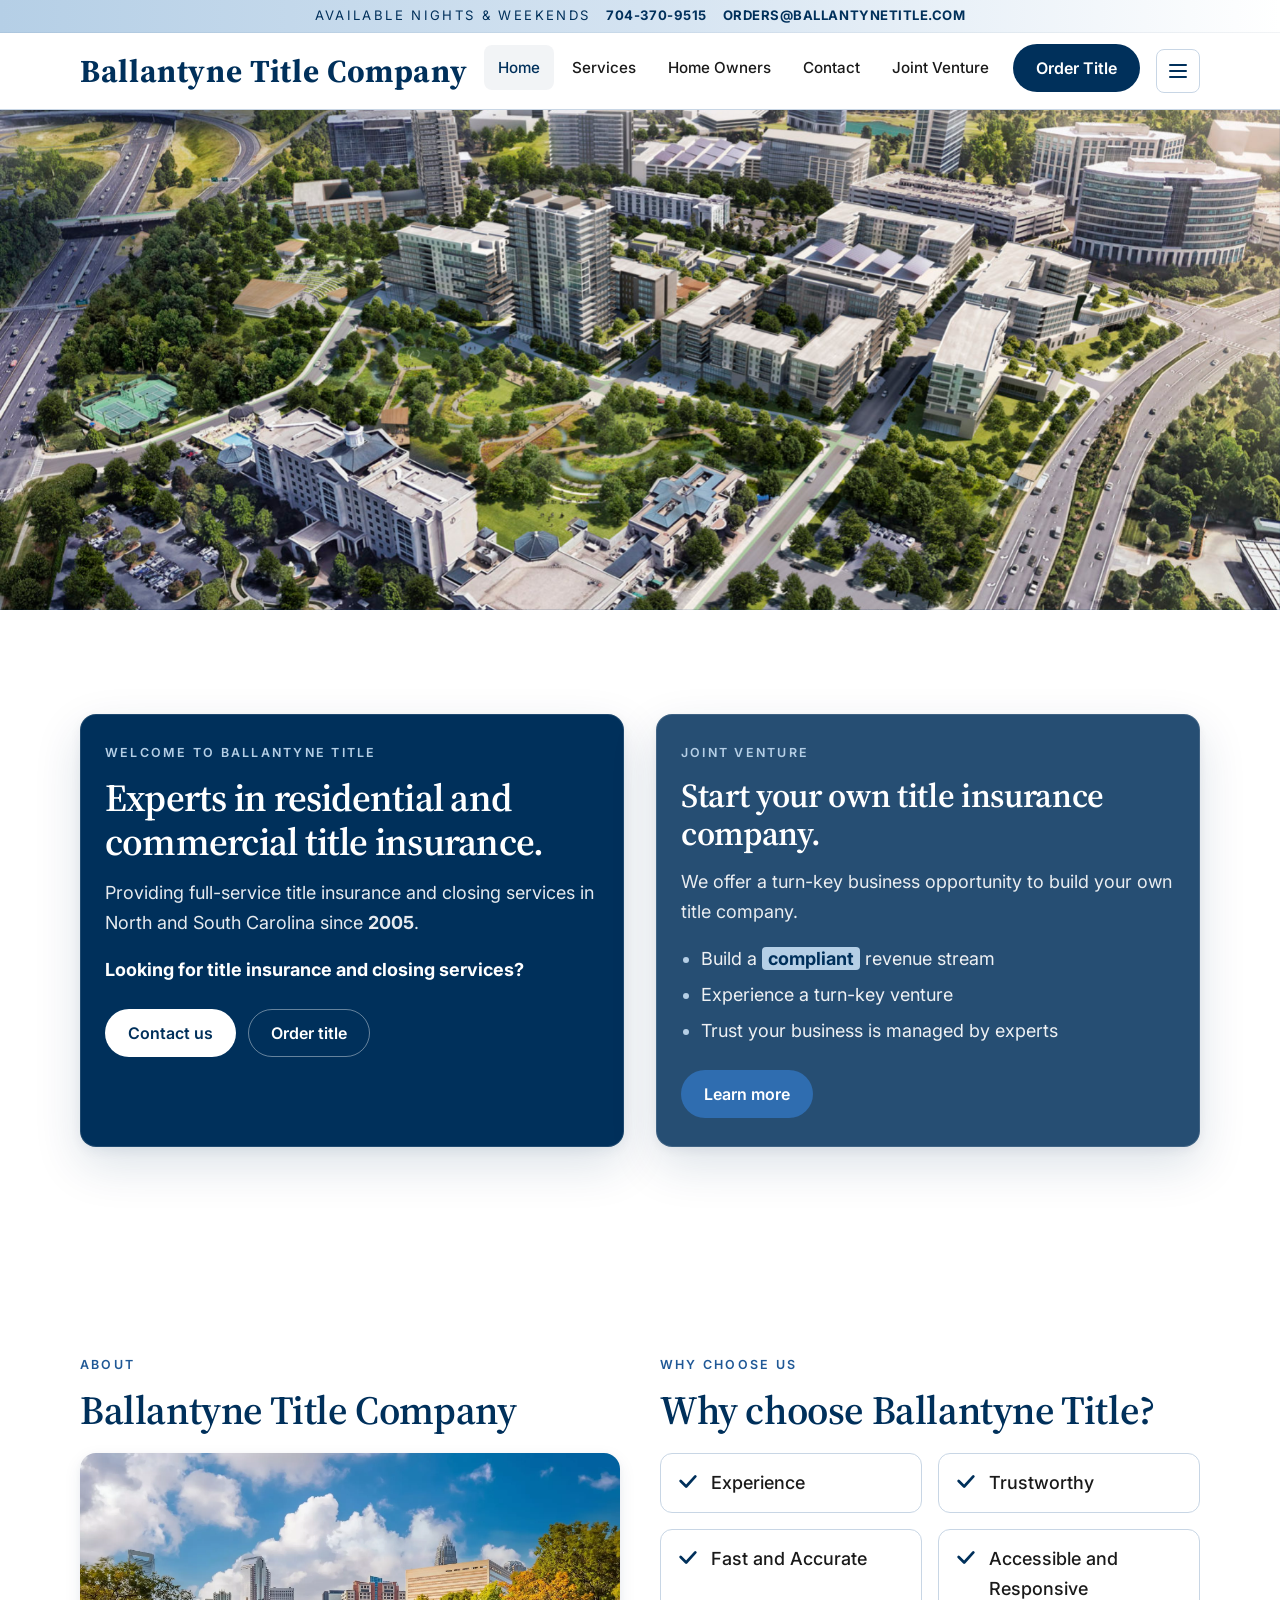
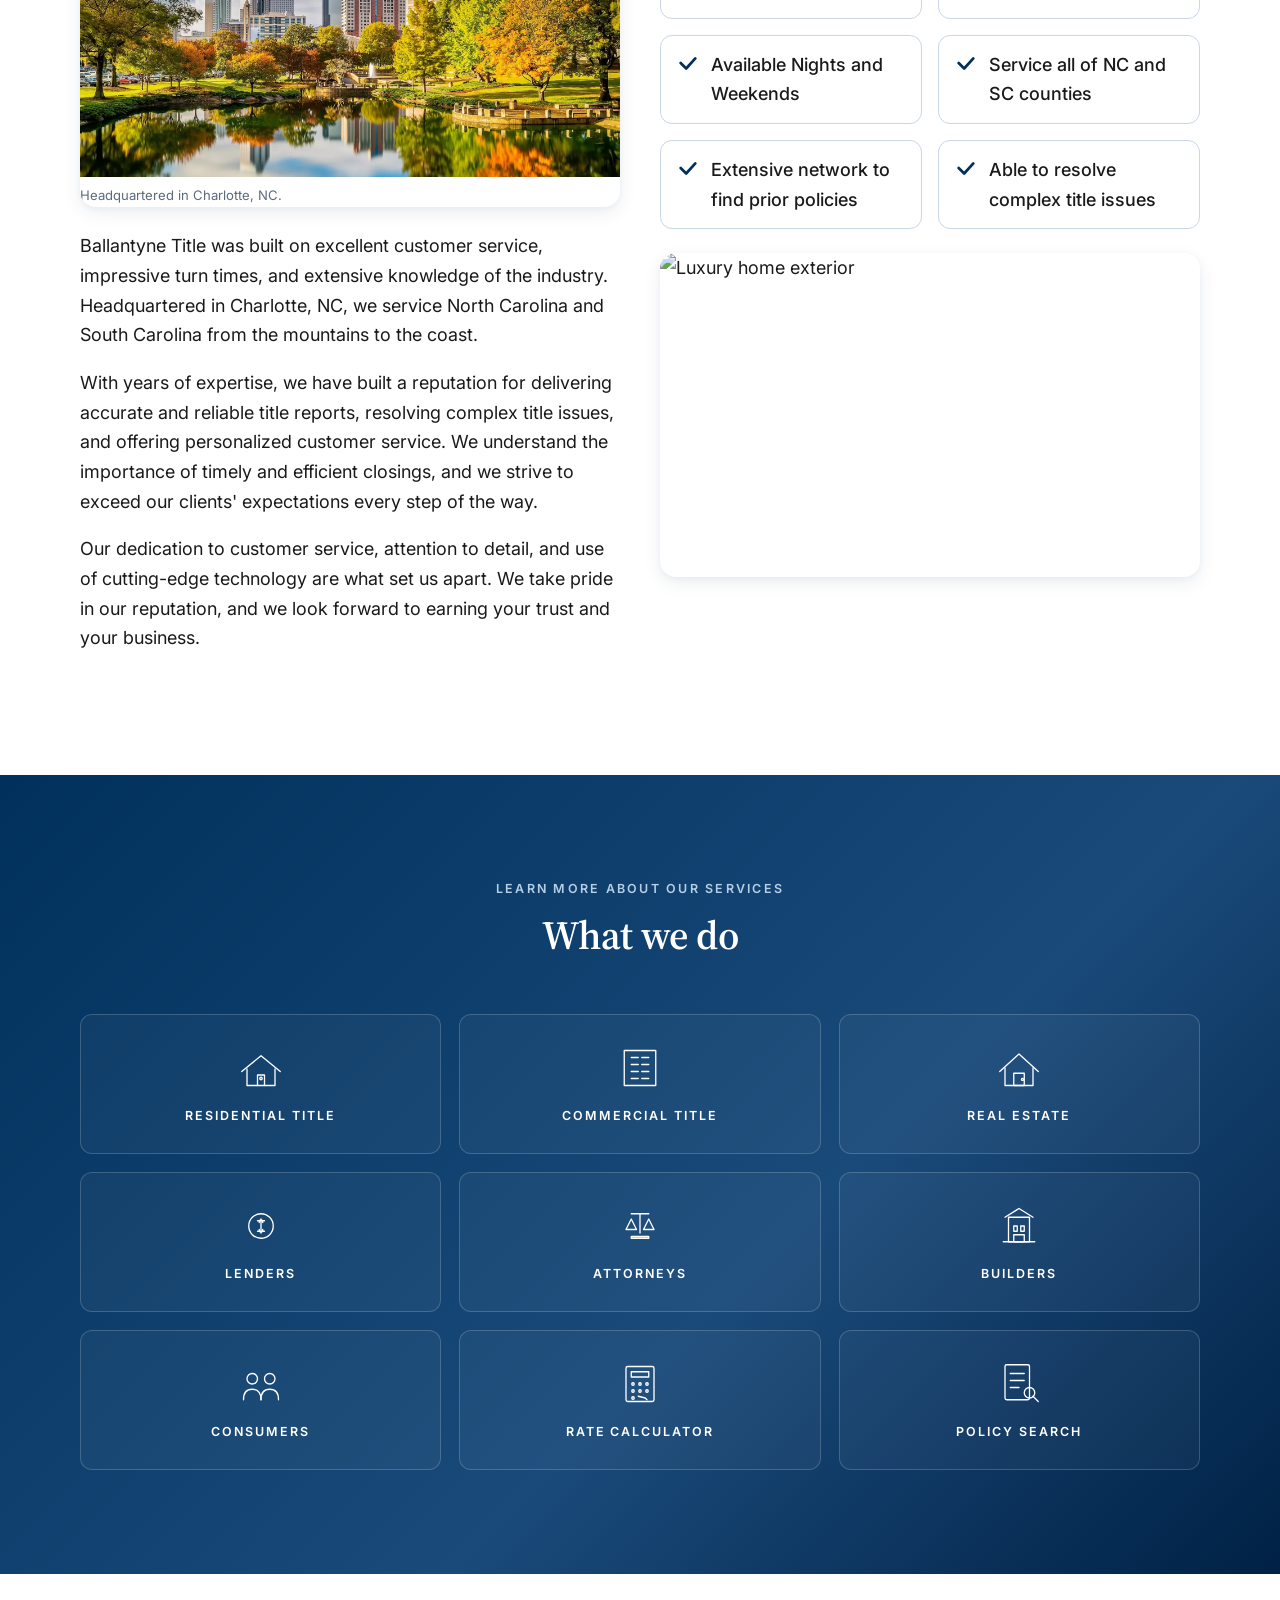
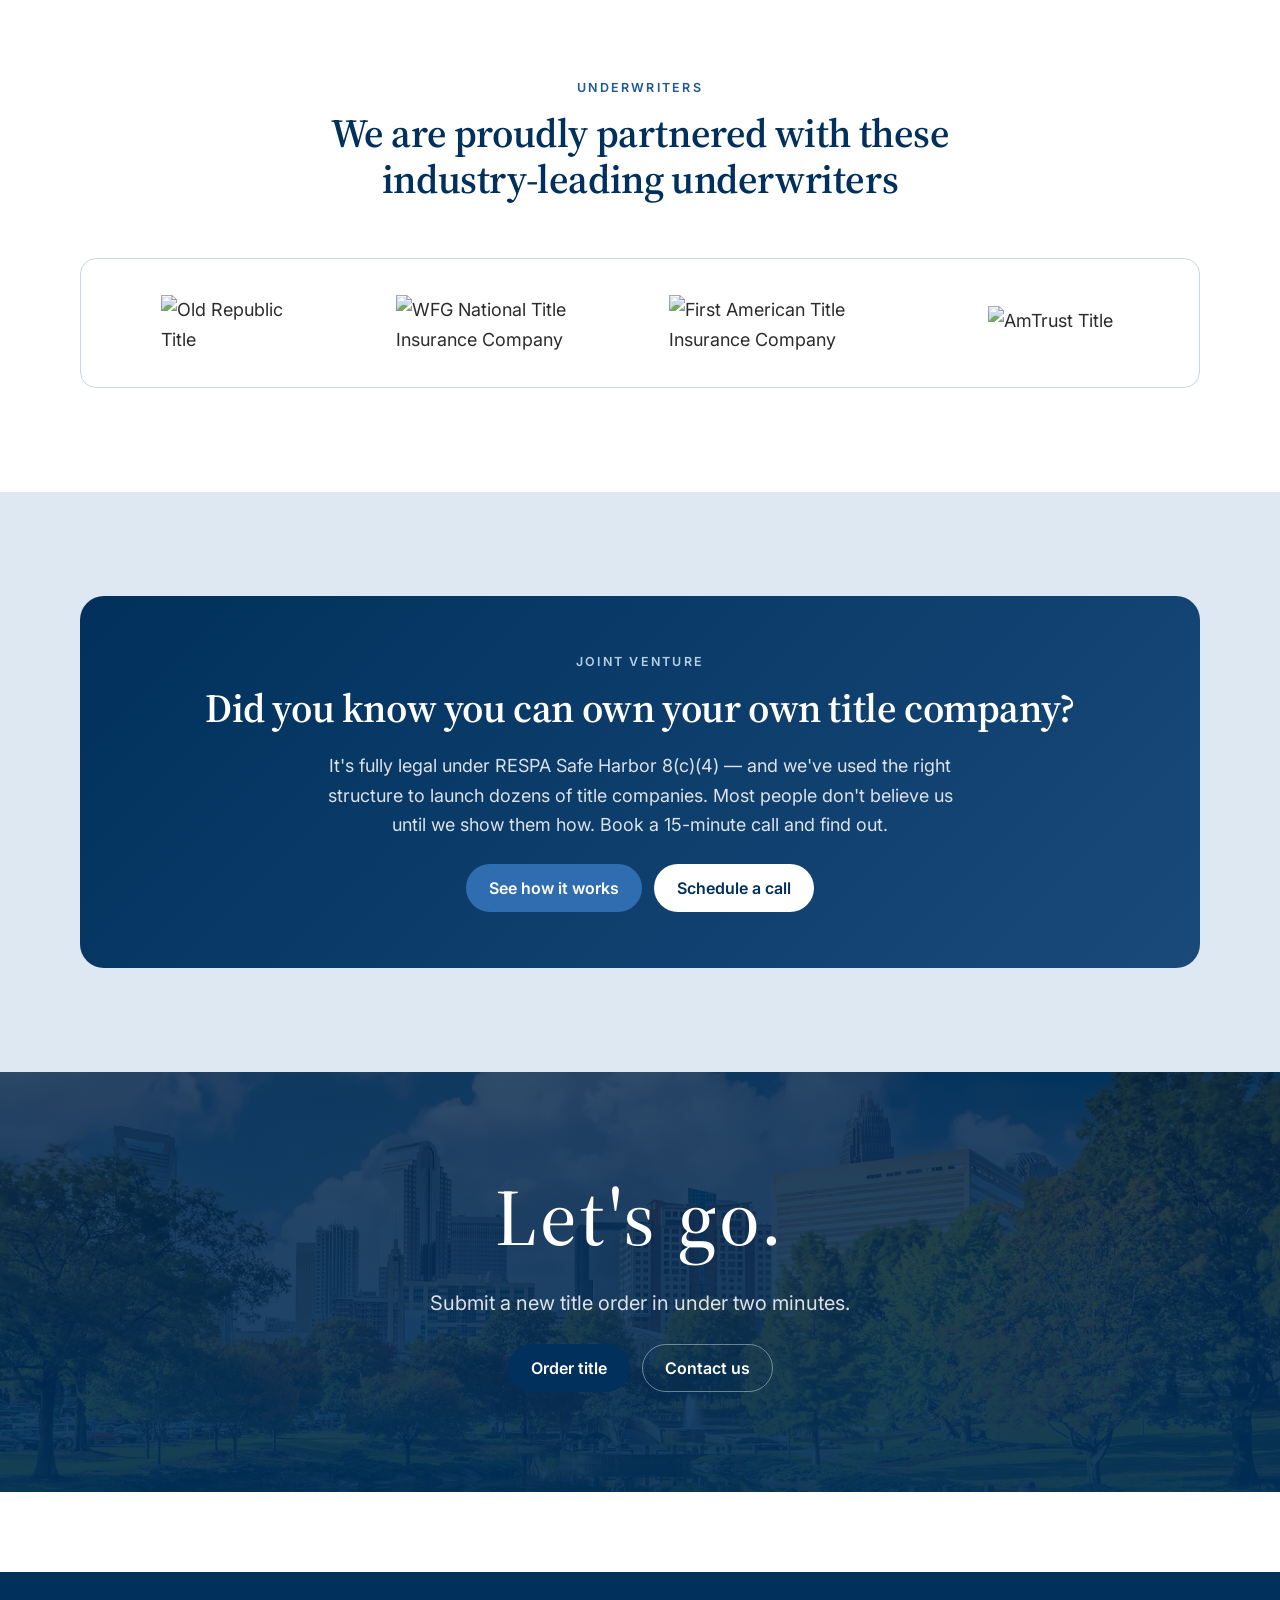
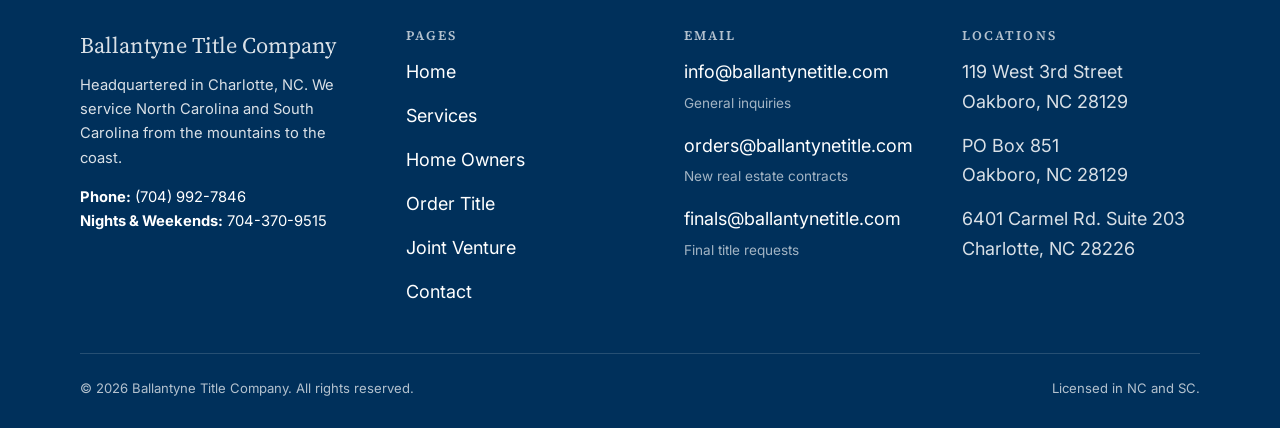
==== commit 6c371bd5: "Site updates: new header brand text, aerial hero, JV/orders email routing, image swaps, compliant hi" ====
--- a/index.html
+++ b/index.html
@@ -53,16 +53,14 @@
 
   <header class="site-header">
     <div class="container site-header__inner">
-      <a href="index.html" class="site-header__brand" aria-label="Ballantyne Title — Home">
-        <img src="assets/logo.svg" alt="Ballantyne Title Company" class="site-header__logo" width="200" height="52">
-      </a>
+      <a href="index.html" class="site-header__brand" aria-label="Ballantyne Title Company — Home">Ballantyne Title Company</a>
       <nav class="nav" aria-label="Primary">
         <ul class="nav__list">
           <li><a class="nav__link" href="index.html" aria-current="page">Home</a></li>
           <li><a class="nav__link" href="services.html">Services</a></li>
           <li><a class="nav__link" href="home-owners.html">Home Owners</a></li>
+          <li><a class="nav__link" href="contact.html">Contact</a></li>
           <li><a class="nav__link" href="joint-venture.html">Joint Venture</a></li>
-          <li><a class="nav__link" href="contact.html">Contact</a></li>
           <li class="nav__cta"><a class="btn btn--primary" href="order-title.html">Order Title</a></li>
         </ul>
       </nav>
@@ -73,17 +71,15 @@
     <div class="mobile-menu" id="mobile-menu" data-mobile-menu data-open="false" aria-hidden="true">
       <div class="container">
         <div class="mobile-menu__head">
-          <a href="index.html" class="site-header__brand">
-            <img src="assets/logo.svg" alt="Ballantyne Title Company" class="site-header__logo" width="180" height="48">
-          </a>
+          <a href="index.html" class="site-header__brand">Ballantyne Title Company</a>
           <button class="mobile-menu__close" aria-label="Close menu" data-nav-close>×</button>
         </div>
         <ul class="mobile-menu__list">
           <li><a class="mobile-menu__link" href="index.html" aria-current="page">Home</a></li>
           <li><a class="mobile-menu__link" href="services.html">Services</a></li>
           <li><a class="mobile-menu__link" href="home-owners.html">Home Owners</a></li>
+          <li><a class="mobile-menu__link" href="contact.html">Contact</a></li>
           <li><a class="mobile-menu__link" href="joint-venture.html">Joint Venture</a></li>
-          <li><a class="mobile-menu__link" href="contact.html">Contact</a></li>
         </ul>
         <a class="btn btn--primary btn--block mobile-menu__cta" href="order-title.html">Order Title</a>
         <div class="mobile-menu__contact">
@@ -97,18 +93,17 @@
 
   <main>
 
-    <!-- Hero — full-bleed video with two overlay cards -->
-    <section class="hero hero--image" aria-labelledby="home-h1">
+    <!-- Hero — full-bleed aerial image with pan-in/out animation, no overlay text -->
+    <section class="hero hero--image hero--bare" aria-label="Aerial view of Ballantyne, Charlotte NC">
       <div class="hero__media">
-        <video autoplay muted loop playsinline preload="auto"
-               poster="https://images.unsplash.com/photo-1562762583-9e1705bcb3ff?auto=format&fit=crop&w=1800&q=80"
-               style="width:100%; height:100%; object-fit: cover; object-position: center; display:block; background:#00305B;">
-          <source src="assets/home-hero.mp4" type="video/mp4">
-          <img src="https://images.unsplash.com/photo-1562762583-9e1705bcb3ff?auto=format&fit=crop&w=1800&q=80" alt="Aerial view of Charlotte, NC skyline at night" width="1800" height="1013" style="width:100%; height:100%; object-fit: cover; object-position: center; display:block;">
-        </video>
-      </div>
-      <div class="container">
-        <div class="hero__overlay">
+        <img src="assets/ballantyne-aerial.jpg" alt="Aerial view of Ballantyne, Charlotte NC" width="1800" height="1013" class="hero__kenburns">
+      </div>
+    </section>
+
+    <!-- Welcome + Joint Venture cards (moved below hero per request) -->
+    <section class="section">
+      <div class="container">
+        <div class="hero__overlay hero__overlay--inline">
 
           <article class="hero-card">
             <p class="eyebrow">Welcome to Ballantyne Title</p>
@@ -116,7 +111,7 @@
             <p>Providing full-service title insurance and closing services in North and South Carolina since <strong>2005</strong>.</p>
             <p style="margin-bottom:24px;"><strong style="color:#fff;">Looking for title insurance and closing services?</strong></p>
             <div class="btn-row">
-              <a class="btn btn--white" href="mailto:info@ballantynetitle.com?subject=Title Insurance and Closing Services Inquiry">Contact us</a>
+              <a class="btn btn--white" href="mailto:orders@ballantynetitle.com?subject=Title Insurance and Closing Services Inquiry">Contact us</a>
               <a class="btn btn--ghost" href="order-title.html" style="color:#fff; border-color: rgba(255,255,255,0.4);">Order title</a>
             </div>
           </article>
@@ -126,12 +121,12 @@
             <h2 style="color:#fff; font-size: clamp(1.5rem, 2vw + 0.8rem, 2.1rem); margin-bottom: 14px;">Start your own title insurance company.</h2>
             <p>We offer a turn-key business opportunity to build your own title company.</p>
             <ul style="margin-bottom: 24px;">
-              <li>Build a compliant revenue stream</li>
+              <li>Build a <mark class="highlight">compliant</mark> revenue stream</li>
               <li>Experience a turn-key venture</li>
               <li>Trust your business is managed by experts</li>
             </ul>
             <div class="btn-row">
-              <a class="btn btn--accent" href="joint-venture.html">Learn more</a>
+              <a class="btn btn--accent" href="mailto:jointventure@ballantyne-title.com?subject=Joint Venture Inquiry">Learn more</a>
             </div>
           </article>
 
@@ -148,7 +143,7 @@
             <p class="eyebrow">About</p>
             <h2>Ballantyne Title Company</h2>
             <figure style="margin: 0 0 24px; border-radius: var(--radius-lg); overflow: hidden; box-shadow: var(--shadow-md);">
-              <img src="https://images.unsplash.com/photo-1507810670121-b08efd787765?auto=format&fit=crop&w=1800&q=80" alt="Bird's-eye view of Charlotte, NC at sunset" width="1200" height="720" loading="lazy" style="width:100%; aspect-ratio: 5/3; object-fit: cover; object-position: center; display:block;">
+              <img src="assets/charlotte.webp" alt="Charlotte, NC skyline reflected over Marshall Park in fall" width="1200" height="720" loading="lazy" style="width:100%; aspect-ratio: 5/3; object-fit: cover; object-position: center; display:block;">
               <figcaption style="font-size: 0.82rem; color: var(--brand-muted); padding-top: 8px;">Headquartered in Charlotte, NC.</figcaption>
             </figure>
             <p>Ballantyne Title was built on excellent customer service, impressive turn times, and extensive knowledge of the industry. Headquartered in Charlotte, NC, we service North Carolina and South Carolina from the mountains to the coast.</p>
@@ -169,7 +164,7 @@
               <li>Able to resolve complex title issues</li>
             </ul>
             <figure style="margin: 24px 0 0; border-radius: var(--radius-lg); overflow: hidden; box-shadow: var(--shadow-md);">
-              <img src="https://images.unsplash.com/photo-1562762394-3acfba62a48e?auto=format&fit=crop&w=1800&q=80" alt="Uptown Charlotte, NC at night" width="1200" height="720" loading="lazy" style="width:100%; aspect-ratio: 5/3; object-fit: cover; object-position: center; display:block;">
+              <img src="https://images.unsplash.com/photo-1613490493576-7fde63acd811?auto=format&fit=crop&w=1800&q=80" alt="Luxury home exterior" width="1200" height="720" loading="lazy" style="width:100%; aspect-ratio: 5/3; object-fit: cover; object-position: center; display:block;">
             </figure>
           </div>
         </div>
@@ -272,7 +267,7 @@
             Rate Calculator
           </a>
 
-          <a class="service-tile" href="mailto:info@ballantynetitle.com?subject=Previous Title Policy Search">
+          <a class="service-tile" href="mailto:orders@ballantynetitle.com?subject=Previous Title Policy Search">
             <svg viewBox="0 0 64 64" aria-hidden="true">
               <rect x="16" y="10" width="28" height="40" rx="2"/>
               <path d="M22 20 H38 M22 28 H38 M22 36 H32"/>
@@ -319,7 +314,7 @@
 
     <!-- Order Title CTA strip -->
     <section class="cta-strip" aria-label="Ready to order title">
-      <img class="cta-strip__bg" src="https://images.unsplash.com/photo-1562762583-9e1705bcb3ff?auto=format&fit=crop&w=1800&q=80" alt="" aria-hidden="true" loading="lazy" width="1800" height="600" style="object-position: center 60%;">
+      <img class="cta-strip__bg" src="assets/charlotte.webp" alt="" aria-hidden="true" loading="lazy" width="1800" height="600" style="object-position: center 50%;">
       <div class="cta-strip__inner">
         <h2 class="cta-strip__title">Let's go.</h2>
         <p class="lead" style="margin: 0 auto 24px; color: var(--brand-primary);">Submit a new title order in under two minutes.</p>
--- a/styles.css
+++ b/styles.css
@@ -284,10 +284,17 @@
   text-decoration: none;
   color: var(--brand-primary);
   font-family: var(--font-serif);
-  font-weight: 600;
-  font-size: 1.05rem;
+  font-weight: 700;
+  font-size: 1.3rem;
   letter-spacing: 0.02em;
   min-height: 44px;
+  line-height: 1;
+}
+@media (min-width: 768px) {
+  .site-header__brand { font-size: 1.75rem; }
+}
+@media (min-width: 1100px) {
+  .site-header__brand { font-size: 2rem; }
 }
 .site-header__brand img,
 .site-header__brand svg { height: 44px; width: auto; }
@@ -1429,3 +1436,69 @@
     scroll-behavior: auto !important;
   }
 }
+
+/* ---------- Bare hero with Ken Burns pan-in/out animation ---------- */
+
+.hero--bare {
+  padding: 0;
+  background: var(--brand-primary);
+}
+.hero--bare .hero__media {
+  position: relative;
+  width: 100%;
+  aspect-ratio: 21 / 9;
+  min-height: 320px;
+  max-height: 70vh;
+  overflow: hidden;
+}
+@media (min-width: 768px) {
+  .hero--bare .hero__media { aspect-ratio: 21 / 8; min-height: 420px; max-height: 75vh; }
+}
+@media (min-width: 1100px) {
+  .hero--bare .hero__media { aspect-ratio: 21 / 7.5; min-height: 500px; max-height: 80vh; }
+}
+.hero--bare .hero__media::after { display: none; }
+
+.hero__kenburns {
+  position: absolute;
+  inset: 0;
+  width: 100%;
+  height: 100%;
+  object-fit: cover;
+  object-position: center;
+  display: block;
+  transform-origin: center center;
+  animation: kenburnsPan 20s ease-in-out infinite alternate;
+  will-change: transform;
+}
+@keyframes kenburnsPan {
+  0%   { transform: scale(1.0); }
+  50%  { transform: scale(1.08); }
+  100% { transform: scale(1.0); }
+}
+@media (prefers-reduced-motion: reduce) {
+  .hero__kenburns { animation: none; }
+}
+
+/* ---------- Inline cards section (was the hero overlay) ---------- */
+
+.hero__overlay--inline {
+  display: grid;
+  grid-template-columns: 1fr;
+  gap: 24px;
+}
+@media (min-width: 900px) {
+  .hero__overlay--inline { grid-template-columns: 1fr 1fr; gap: 32px; }
+}
+
+/* ---------- Highlight (for "compliant" in JV box) ---------- */
+
+.highlight {
+  background: var(--brand-secondary, #f4c243);
+  color: var(--brand-primary, #00305B);
+  padding: 0.05em 0.35em;
+  border-radius: 4px;
+  font-weight: 700;
+  box-decoration-break: clone;
+  -webkit-box-decoration-break: clone;
+}
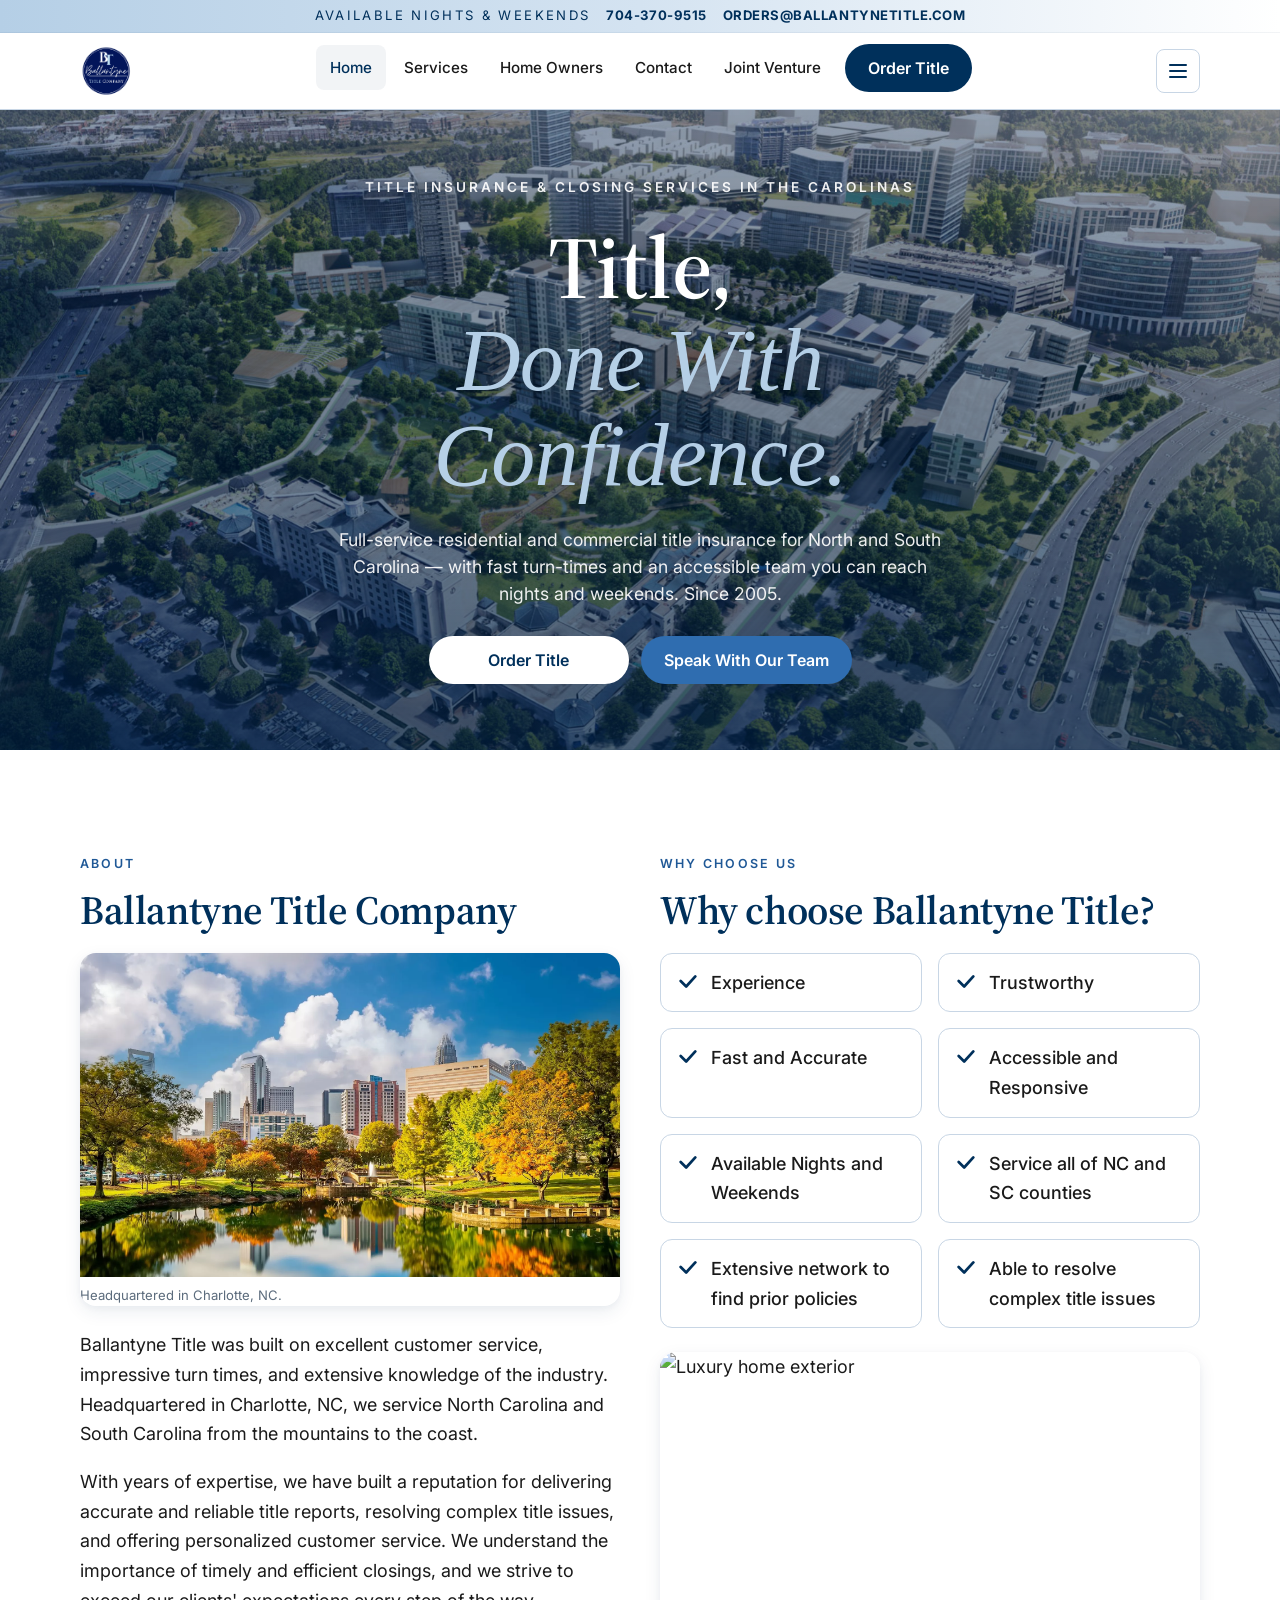
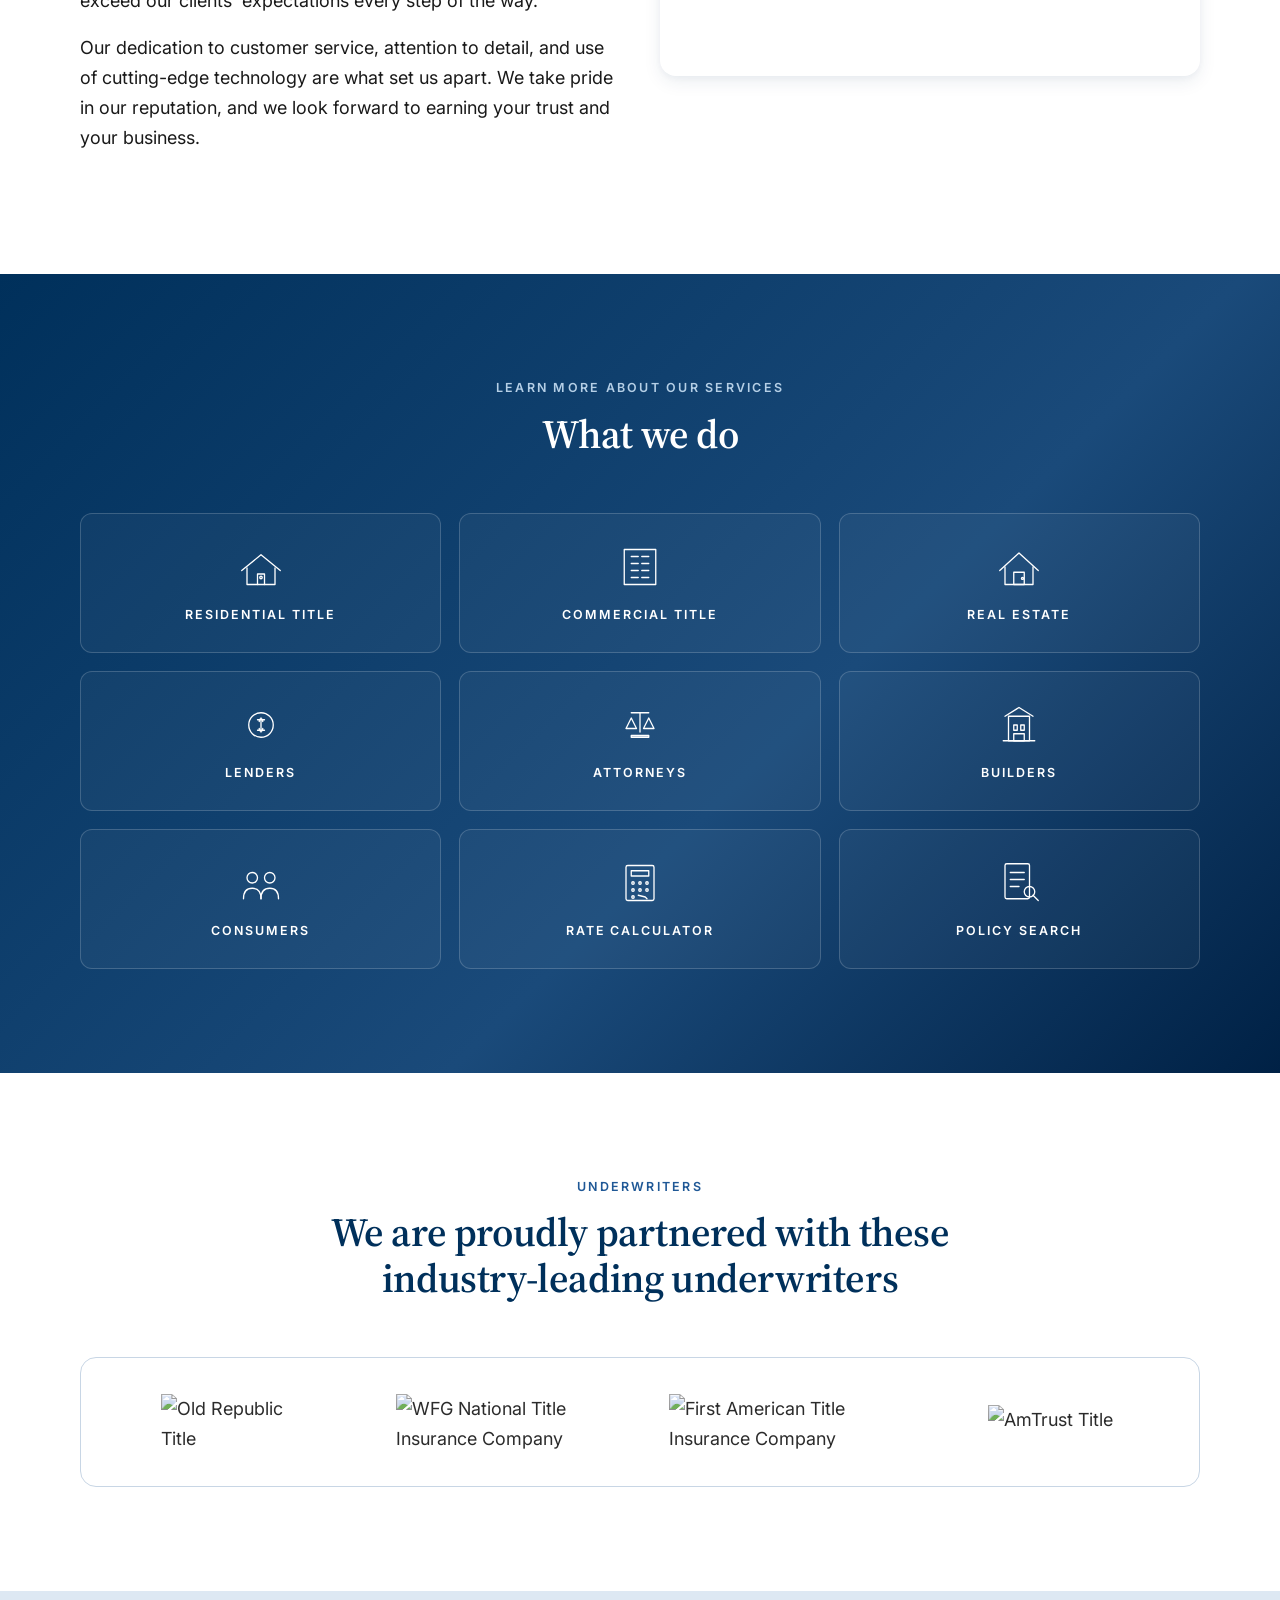
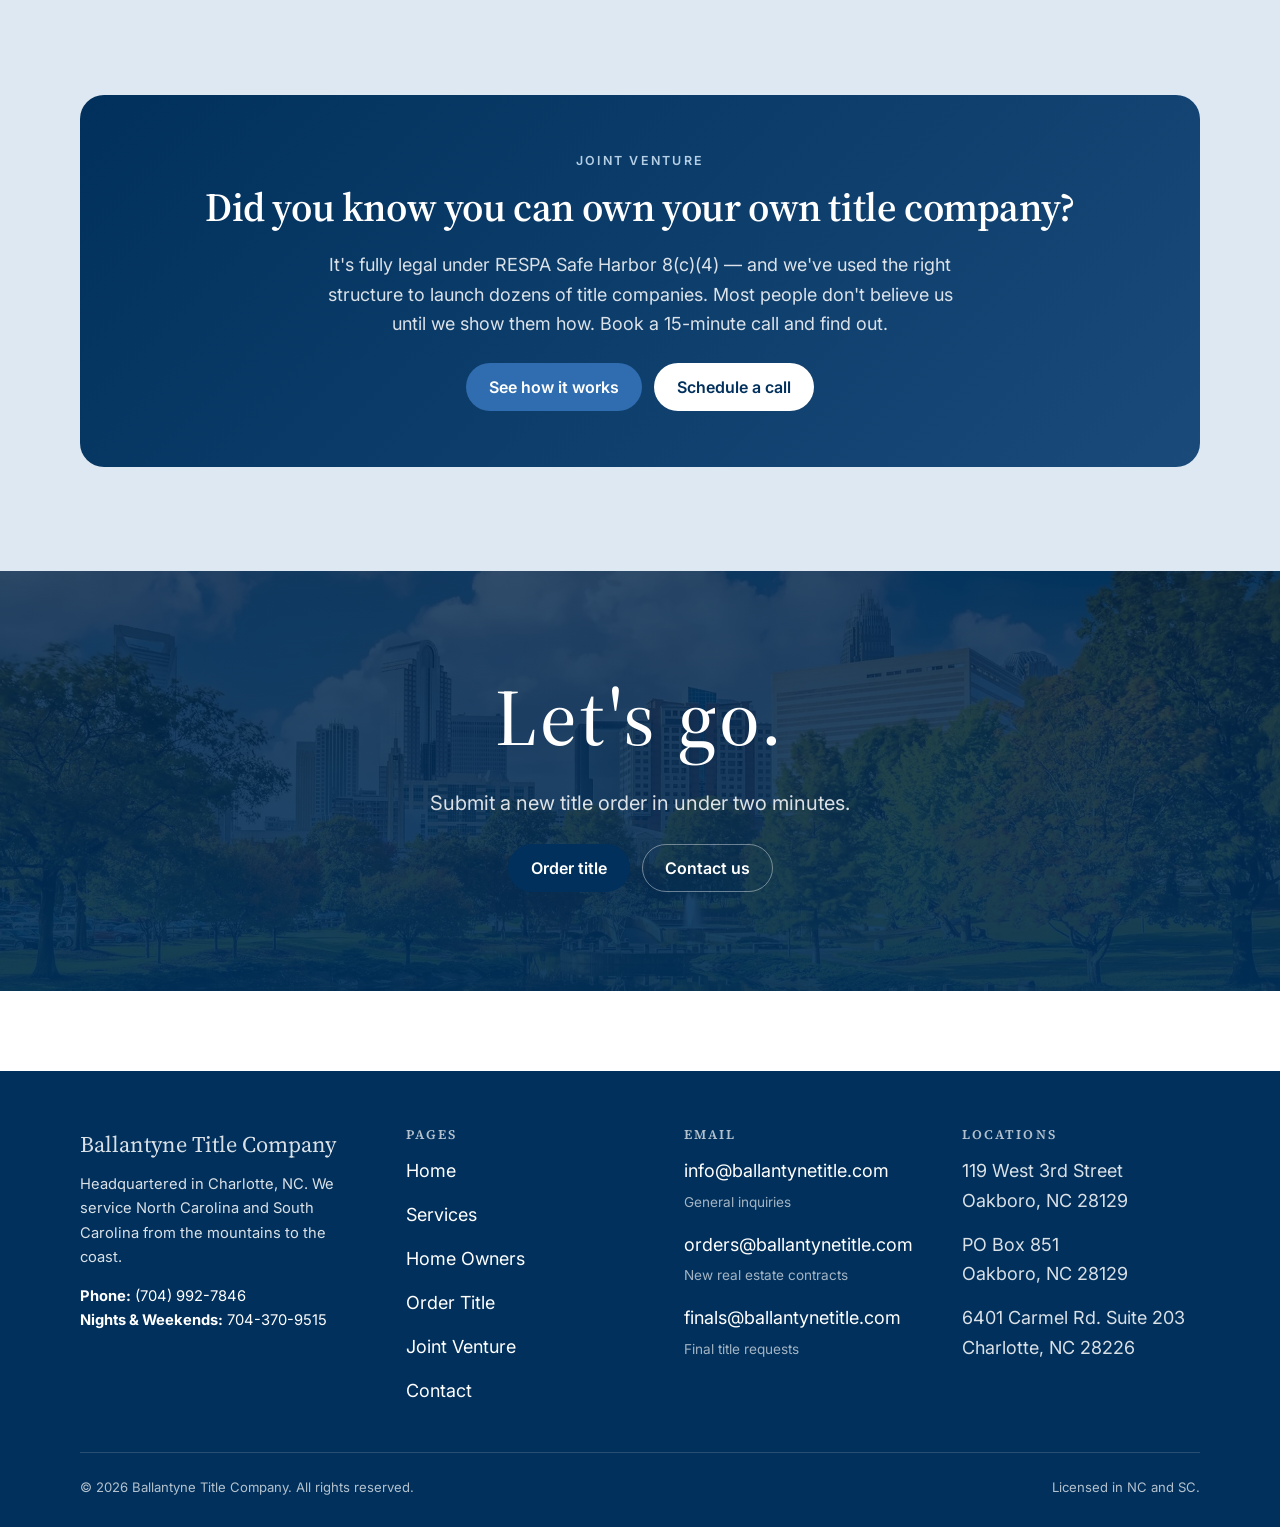
==== commit cc92bc49: "Hero overlay redesign, restore BT logo, JV nav routes to external partner site" ====
--- a/index.html
+++ b/index.html
@@ -53,14 +53,14 @@
 
   <header class="site-header">
     <div class="container site-header__inner">
-      <a href="index.html" class="site-header__brand" aria-label="Ballantyne Title Company — Home">Ballantyne Title Company</a>
+      <a href="index.html" class="site-header__brand" aria-label="Ballantyne Title Company — Home"><img src="assets/bt-logo.png" alt="Ballantyne Title Company" class="site-header__logo" width="80" height="80"></a>
       <nav class="nav" aria-label="Primary">
         <ul class="nav__list">
           <li><a class="nav__link" href="index.html" aria-current="page">Home</a></li>
           <li><a class="nav__link" href="services.html">Services</a></li>
           <li><a class="nav__link" href="home-owners.html">Home Owners</a></li>
           <li><a class="nav__link" href="contact.html">Contact</a></li>
-          <li><a class="nav__link" href="joint-venture.html">Joint Venture</a></li>
+          <li><a class="nav__link" href="https://www.jointventuretitleinsurance.com/" target="_blank" rel="noopener noreferrer">Joint Venture</a></li>
           <li class="nav__cta"><a class="btn btn--primary" href="order-title.html">Order Title</a></li>
         </ul>
       </nav>
@@ -71,7 +71,7 @@
     <div class="mobile-menu" id="mobile-menu" data-mobile-menu data-open="false" aria-hidden="true">
       <div class="container">
         <div class="mobile-menu__head">
-          <a href="index.html" class="site-header__brand">Ballantyne Title Company</a>
+          <a href="index.html" class="site-header__brand"><img src="assets/bt-logo.png" alt="Ballantyne Title Company" class="site-header__logo" width="64" height="64"></a>
           <button class="mobile-menu__close" aria-label="Close menu" data-nav-close>×</button>
         </div>
         <ul class="mobile-menu__list">
@@ -79,7 +79,7 @@
           <li><a class="mobile-menu__link" href="services.html">Services</a></li>
           <li><a class="mobile-menu__link" href="home-owners.html">Home Owners</a></li>
           <li><a class="mobile-menu__link" href="contact.html">Contact</a></li>
-          <li><a class="mobile-menu__link" href="joint-venture.html">Joint Venture</a></li>
+          <li><a class="mobile-menu__link" href="https://www.jointventuretitleinsurance.com/" target="_blank" rel="noopener noreferrer">Joint Venture</a></li>
         </ul>
         <a class="btn btn--primary btn--block mobile-menu__cta" href="order-title.html">Order Title</a>
         <div class="mobile-menu__contact">
@@ -93,43 +93,22 @@
 
   <main>
 
-    <!-- Hero — full-bleed aerial image with pan-in/out animation, no overlay text -->
-    <section class="hero hero--image hero--bare" aria-label="Aerial view of Ballantyne, Charlotte NC">
+    <!-- Hero — full-bleed aerial image with centered overlay headline + CTAs -->
+    <section class="hero hero--image hero--centered" aria-labelledby="home-h1">
       <div class="hero__media">
         <img src="assets/ballantyne-aerial.jpg" alt="Aerial view of Ballantyne, Charlotte NC" width="1800" height="1013" class="hero__kenburns">
       </div>
-    </section>
-
-    <!-- Welcome + Joint Venture cards (moved below hero per request) -->
-    <section class="section">
-      <div class="container">
-        <div class="hero__overlay hero__overlay--inline">
-
-          <article class="hero-card">
-            <p class="eyebrow">Welcome to Ballantyne Title</p>
-            <h1 id="home-h1" style="color:#fff; font-size: clamp(1.6rem, 2.4vw + 1rem, 2.4rem); margin-bottom:14px;">Experts in residential and commercial title insurance.</h1>
-            <p>Providing full-service title insurance and closing services in North and South Carolina since <strong>2005</strong>.</p>
-            <p style="margin-bottom:24px;"><strong style="color:#fff;">Looking for title insurance and closing services?</strong></p>
-            <div class="btn-row">
-              <a class="btn btn--white" href="mailto:orders@ballantynetitle.com?subject=Title Insurance and Closing Services Inquiry">Contact us</a>
-              <a class="btn btn--ghost" href="order-title.html" style="color:#fff; border-color: rgba(255,255,255,0.4);">Order title</a>
-            </div>
-          </article>
-
-          <article class="hero-card hero-card--soft">
-            <p class="eyebrow">Joint Venture</p>
-            <h2 style="color:#fff; font-size: clamp(1.5rem, 2vw + 0.8rem, 2.1rem); margin-bottom: 14px;">Start your own title insurance company.</h2>
-            <p>We offer a turn-key business opportunity to build your own title company.</p>
-            <ul style="margin-bottom: 24px;">
-              <li>Build a <mark class="highlight">compliant</mark> revenue stream</li>
-              <li>Experience a turn-key venture</li>
-              <li>Trust your business is managed by experts</li>
-            </ul>
-            <div class="btn-row">
-              <a class="btn btn--accent" href="mailto:jointventure@ballantyne-title.com?subject=Joint Venture Inquiry">Learn more</a>
-            </div>
-          </article>
-
+      <div class="hero__center">
+        <p class="hero__eyebrow">Title Insurance &amp; Closing Services in the Carolinas</p>
+        <h1 id="home-h1" class="hero__display">
+          Title,<br>
+          <span class="hero__display-accent">Done With</span><br>
+          <span class="hero__display-accent">Confidence.</span>
+        </h1>
+        <p class="hero__lead">Full-service residential and commercial title insurance for North and South Carolina &mdash; with fast turn-times and an accessible team you can reach nights and weekends. Since 2005.</p>
+        <div class="btn-row hero__cta-row">
+          <a class="btn btn--white" href="order-title.html">Order Title</a>
+          <a class="btn btn--accent" href="contact.html">Speak With Our Team</a>
         </div>
       </div>
     </section>
@@ -305,7 +284,7 @@
           <h2>Did you know you can own your own title company?</h2>
           <p style="max-width: 60ch; margin: 0 auto 24px;">It's fully legal under RESPA Safe Harbor 8(c)(4) — and we've used the right structure to launch dozens of title companies. Most people don't believe us until we show them how. Book a 15-minute call and find out.</p>
           <div class="btn-row">
-            <a class="btn btn--accent" href="joint-venture.html">See how it works</a>
+            <a class="btn btn--accent" href="https://www.jointventuretitleinsurance.com/" target="_blank" rel="noopener noreferrer">See how it works</a>
             <a class="btn btn--white" href="contact.html#book">Schedule a call</a>
           </div>
         </div>
@@ -343,7 +322,7 @@
             <li><a href="services.html">Services</a></li>
             <li><a href="home-owners.html">Home Owners</a></li>
             <li><a href="order-title.html">Order Title</a></li>
-            <li><a href="joint-venture.html">Joint Venture</a></li>
+            <li><a href="https://www.jointventuretitleinsurance.com/" target="_blank" rel="noopener noreferrer">Joint Venture</a></li>
             <li><a href="contact.html">Contact</a></li>
           </ul>
         </div>
--- a/styles.css
+++ b/styles.css
@@ -1502,3 +1502,89 @@
   box-decoration-break: clone;
   -webkit-box-decoration-break: clone;
 }
+
+/* ---------- Centered hero overlay (home page) ---------- */
+
+.hero--centered {
+  position: relative;
+  padding: 0;
+  background: var(--brand-primary);
+}
+.hero--centered .hero__media {
+  position: relative;
+  width: 100%;
+  aspect-ratio: 21 / 11;
+  min-height: 480px;
+  max-height: 85vh;
+  overflow: hidden;
+}
+@media (min-width: 768px) {
+  .hero--centered .hero__media { aspect-ratio: 21 / 10; min-height: 560px; max-height: 88vh; }
+}
+@media (min-width: 1100px) {
+  .hero--centered .hero__media { aspect-ratio: 21 / 9; min-height: 640px; max-height: 92vh; }
+}
+.hero--centered .hero__media::after {
+  content: "";
+  position: absolute;
+  inset: 0;
+  background: linear-gradient(180deg, rgba(0,33,69,0.40) 0%, rgba(0,33,69,0.55) 60%, rgba(0,33,69,0.70) 100%);
+  z-index: 1;
+}
+.hero__center {
+  position: absolute;
+  inset: 0;
+  z-index: 2;
+  display: flex;
+  flex-direction: column;
+  align-items: center;
+  justify-content: center;
+  text-align: center;
+  padding: 24px 20px;
+  color: #fff;
+}
+.hero__eyebrow {
+  font-family: var(--font-sans);
+  font-size: 0.78rem;
+  font-weight: 600;
+  letter-spacing: 0.22em;
+  text-transform: uppercase;
+  color: rgba(255,255,255,0.92);
+  margin: 0 0 18px;
+}
+@media (min-width: 768px) {
+  .hero__eyebrow { font-size: 0.85rem; margin-bottom: 22px; }
+}
+.hero__display {
+  font-family: var(--font-serif);
+  font-weight: 600;
+  color: #fff;
+  font-size: clamp(2.2rem, 7vw + 0.5rem, 5.5rem);
+  line-height: 1.05;
+  letter-spacing: -0.01em;
+  margin: 0 0 24px;
+  max-width: 14ch;
+  text-shadow: 0 2px 18px rgba(0,0,0,0.25);
+}
+.hero__display-accent {
+  font-style: italic;
+  font-weight: 500;
+  color: var(--brand-secondary);
+}
+.hero__lead {
+  font-family: var(--font-sans);
+  font-size: clamp(0.95rem, 0.4vw + 0.9rem, 1.1rem);
+  line-height: 1.55;
+  color: rgba(255,255,255,0.92);
+  max-width: 56ch;
+  margin: 0 auto 28px;
+}
+.hero__cta-row {
+  justify-content: center;
+}
+.hero__cta-row .btn { min-width: 200px; }
+@media (prefers-reduced-motion: no-preference) {
+  .hero--centered .hero__kenburns {
+    animation: kenburnsPan 22s ease-in-out infinite alternate;
+  }
+}
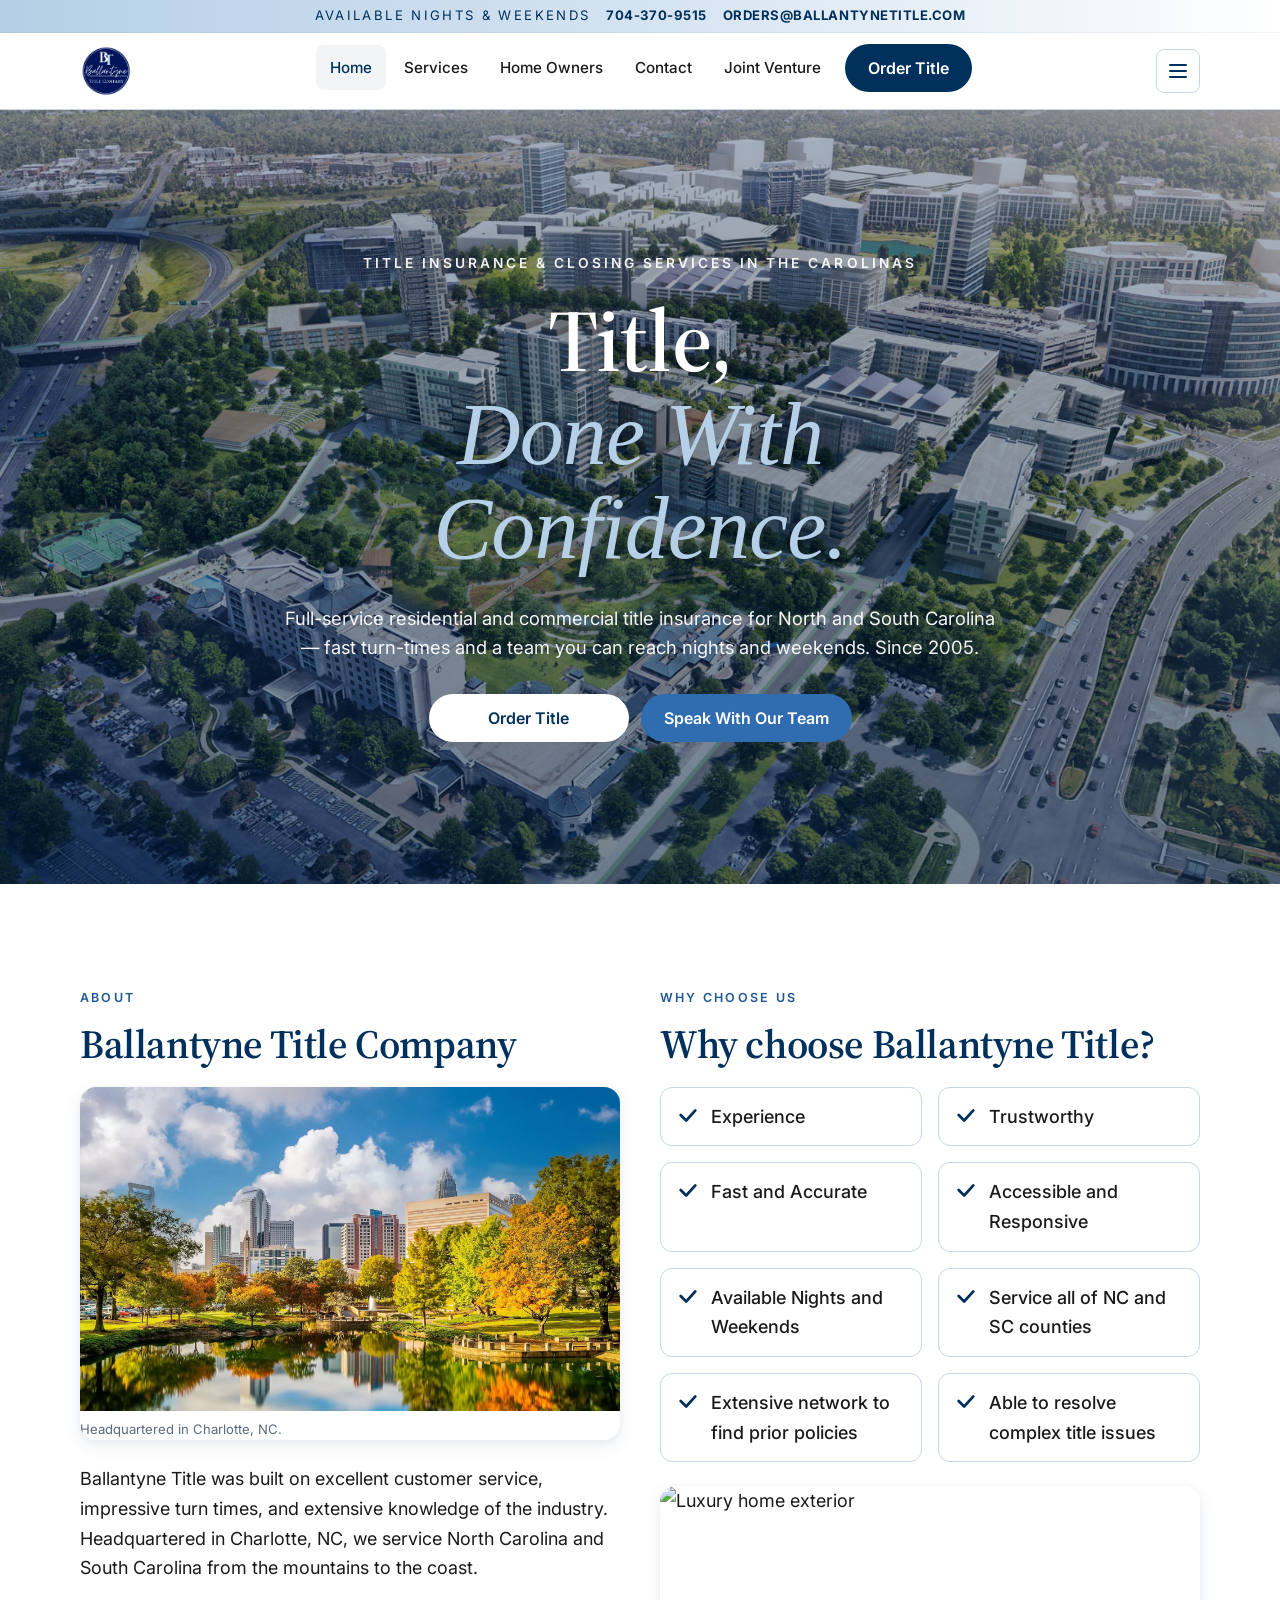
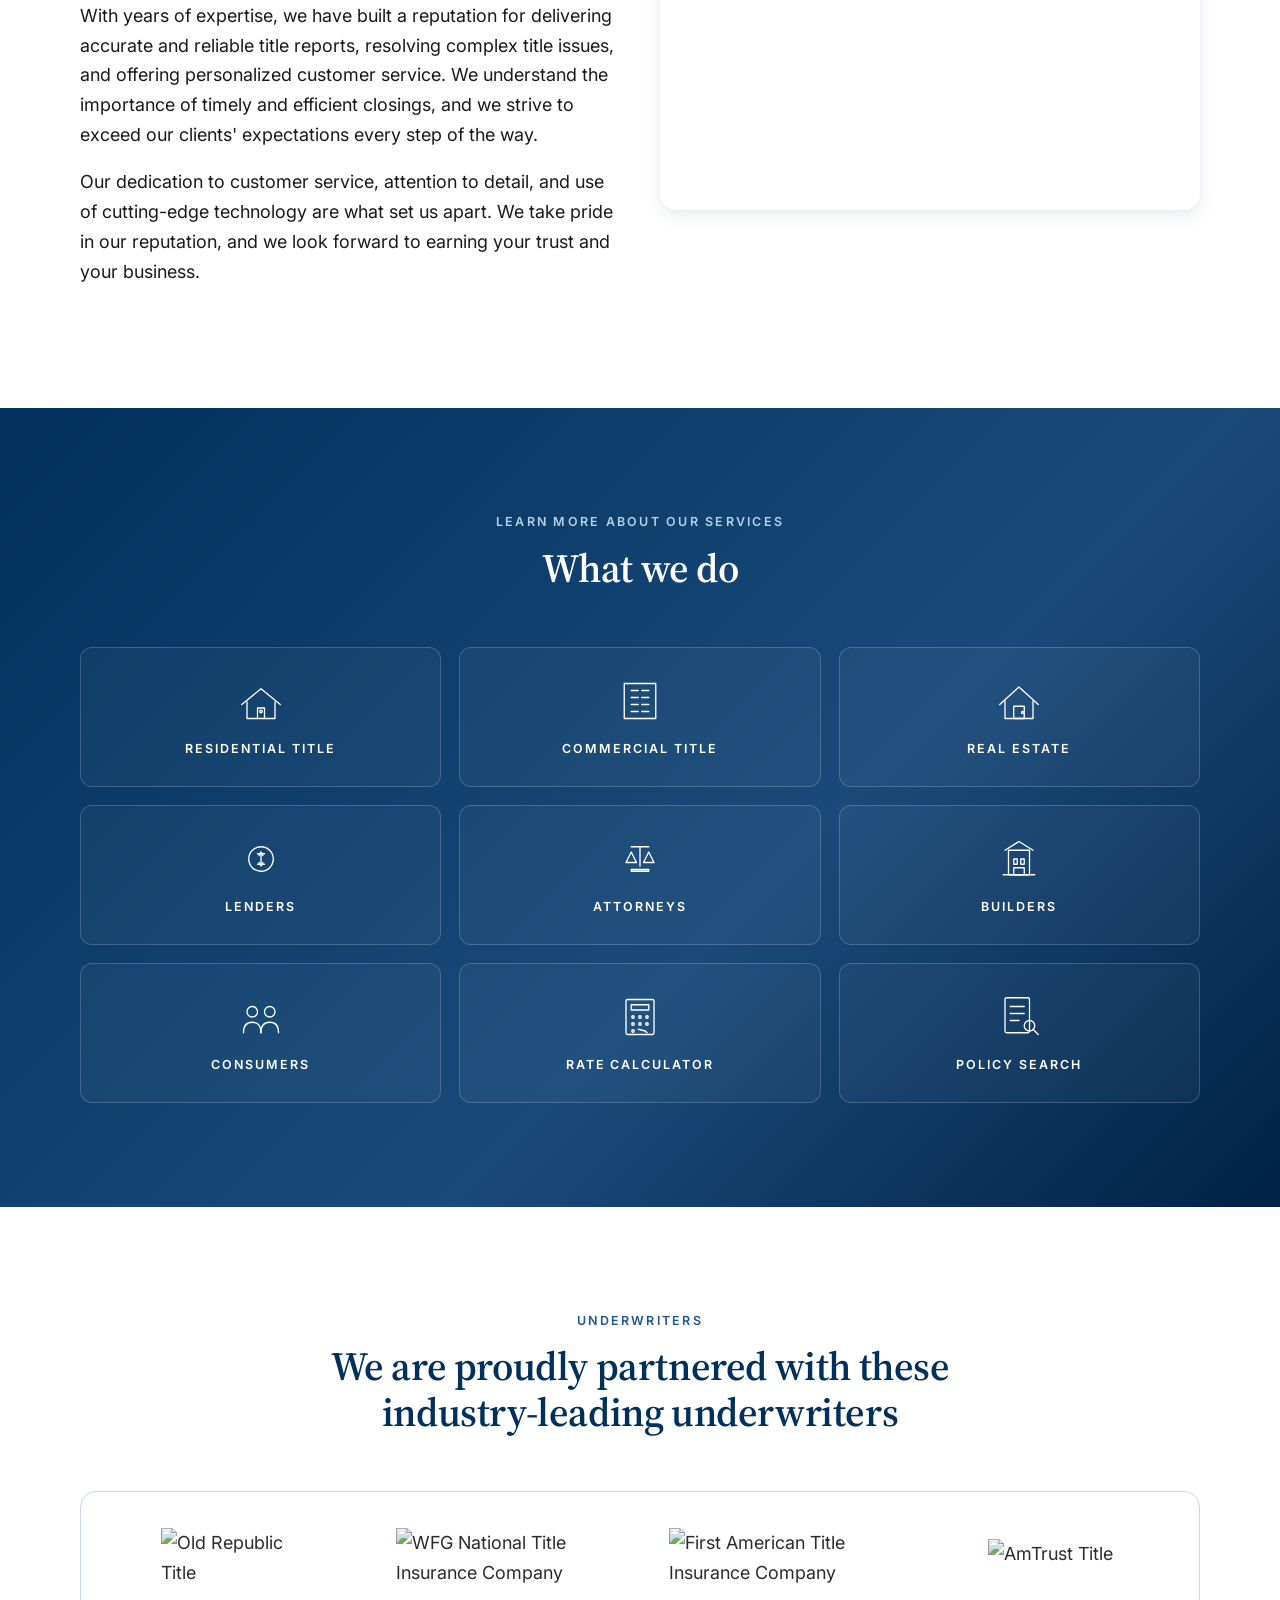
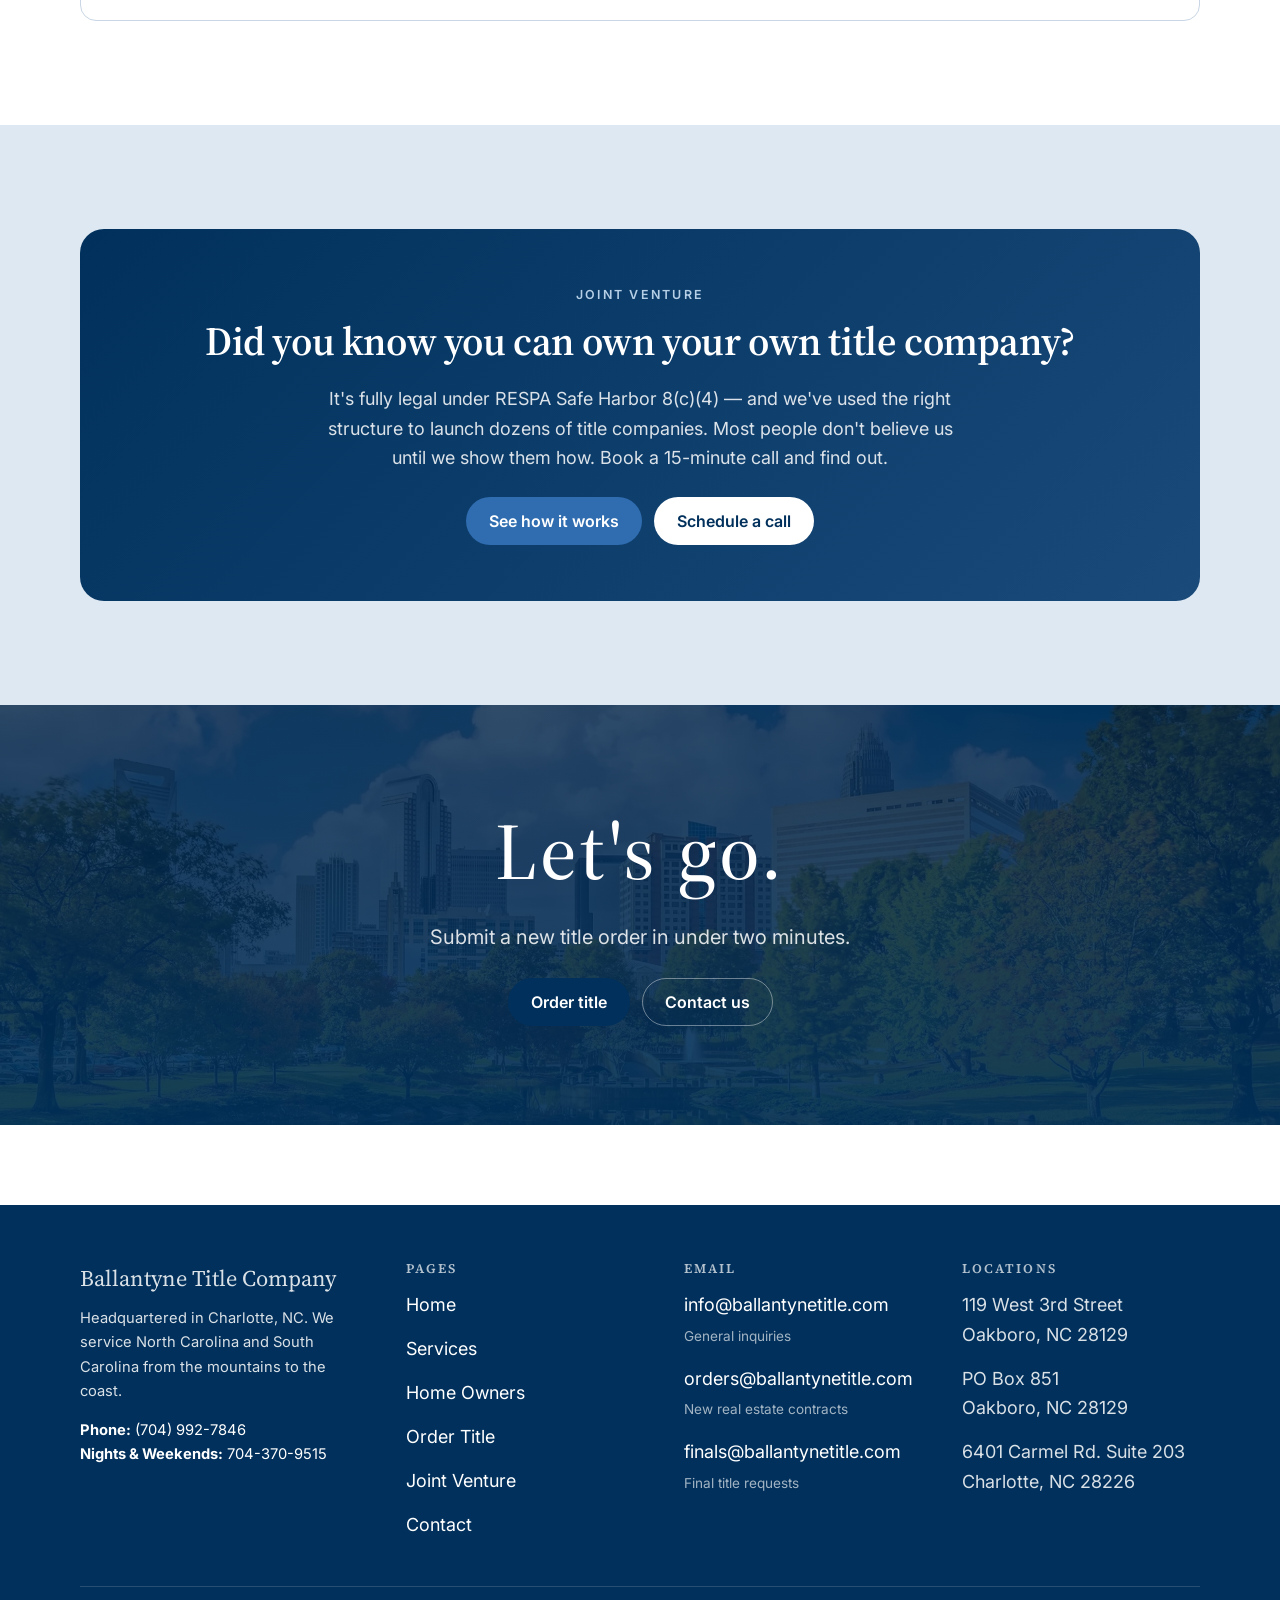
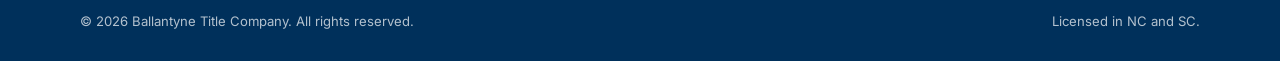
==== commit 4244c36a: "Rebuild hero with bulletproof background-image + flex centered overlay" ====
--- a/index.html
+++ b/index.html
@@ -93,20 +93,17 @@
 
   <main>
 
-    <!-- Hero — full-bleed aerial image with centered overlay headline + CTAs -->
-    <section class="hero hero--image hero--centered" aria-labelledby="home-h1">
-      <div class="hero__media">
-        <img src="assets/ballantyne-aerial.jpg" alt="Aerial view of Ballantyne, Charlotte NC" width="1800" height="1013" class="hero__kenburns">
-      </div>
-      <div class="hero__center">
-        <p class="hero__eyebrow">Title Insurance &amp; Closing Services in the Carolinas</p>
-        <h1 id="home-h1" class="hero__display">
+    <!-- Hero — full-bleed aerial with centered overlay text -->
+    <section class="bt-hero" aria-labelledby="home-h1">
+      <div class="bt-hero__inner">
+        <p class="bt-hero__eyebrow">Title Insurance &amp; Closing Services in the Carolinas</p>
+        <h1 id="home-h1" class="bt-hero__display">
           Title,<br>
-          <span class="hero__display-accent">Done With</span><br>
-          <span class="hero__display-accent">Confidence.</span>
+          <span class="bt-hero__accent">Done With</span><br>
+          <span class="bt-hero__accent">Confidence.</span>
         </h1>
-        <p class="hero__lead">Full-service residential and commercial title insurance for North and South Carolina &mdash; with fast turn-times and an accessible team you can reach nights and weekends. Since 2005.</p>
-        <div class="btn-row hero__cta-row">
+        <p class="bt-hero__lead">Full-service residential and commercial title insurance for North and South Carolina &mdash; fast turn-times and a team you can reach nights and weekends. Since 2005.</p>
+        <div class="bt-hero__cta">
           <a class="btn btn--white" href="order-title.html">Order Title</a>
           <a class="btn btn--accent" href="contact.html">Speak With Our Team</a>
         </div>
--- a/styles.css
+++ b/styles.css
@@ -1588,3 +1588,82 @@
     animation: kenburnsPan 22s ease-in-out infinite alternate;
   }
 }
+
+/* =========================================================================
+   BT HERO — bulletproof centered overlay over aerial background.
+   Uses background-image so the photo scales with the section, and flex
+   centers the inner content. No absolute positioning, no cascade conflicts
+   with the base .hero class. Responds correctly to browser zoom.
+   ========================================================================= */
+
+.bt-hero {
+  position: relative;
+  width: 100%;
+  min-height: 70vh;
+  display: flex;
+  align-items: center;
+  justify-content: center;
+  padding: 80px 20px;
+  background-color: #00305B;
+  background-image: linear-gradient(180deg, rgba(0,33,69,0.30) 0%, rgba(0,33,69,0.55) 100%), url("assets/ballantyne-aerial.jpg");
+  background-size: cover;
+  background-position: center center;
+  background-repeat: no-repeat;
+  color: #fff;
+  text-align: center;
+  overflow: hidden;
+}
+@media (min-width: 768px) {
+  .bt-hero { min-height: 78vh; padding: 96px 32px; }
+}
+@media (min-width: 1100px) {
+  .bt-hero { min-height: 86vh; padding: 120px 40px; }
+}
+.bt-hero__inner {
+  position: relative;
+  z-index: 1;
+  max-width: 760px;
+  margin: 0 auto;
+}
+.bt-hero__eyebrow {
+  font-family: var(--font-sans);
+  font-size: clamp(0.72rem, 0.2vw + 0.7rem, 0.88rem);
+  font-weight: 600;
+  letter-spacing: 0.22em;
+  text-transform: uppercase;
+  color: rgba(255,255,255,0.92);
+  margin: 0 0 20px;
+}
+.bt-hero__display {
+  font-family: var(--font-serif);
+  font-weight: 600;
+  color: #fff;
+  font-size: clamp(2.4rem, 7vw + 0.5rem, 5.5rem);
+  line-height: 1.05;
+  letter-spacing: -0.01em;
+  margin: 0 0 28px;
+  text-shadow: 0 2px 18px rgba(0,0,0,0.30);
+}
+.bt-hero__accent {
+  font-style: italic;
+  font-weight: 500;
+  color: var(--brand-secondary);
+}
+.bt-hero__lead {
+  font-family: var(--font-sans);
+  font-size: clamp(1rem, 0.3vw + 0.95rem, 1.15rem);
+  line-height: 1.6;
+  color: rgba(255,255,255,0.95);
+  max-width: 60ch;
+  margin: 0 auto 32px;
+}
+.bt-hero__cta {
+  display: flex;
+  flex-wrap: wrap;
+  gap: 12px;
+  justify-content: center;
+}
+.bt-hero__cta .btn { min-width: 200px; }
+@media (max-width: 479px) {
+  .bt-hero__cta .btn { width: 100%; }
+}
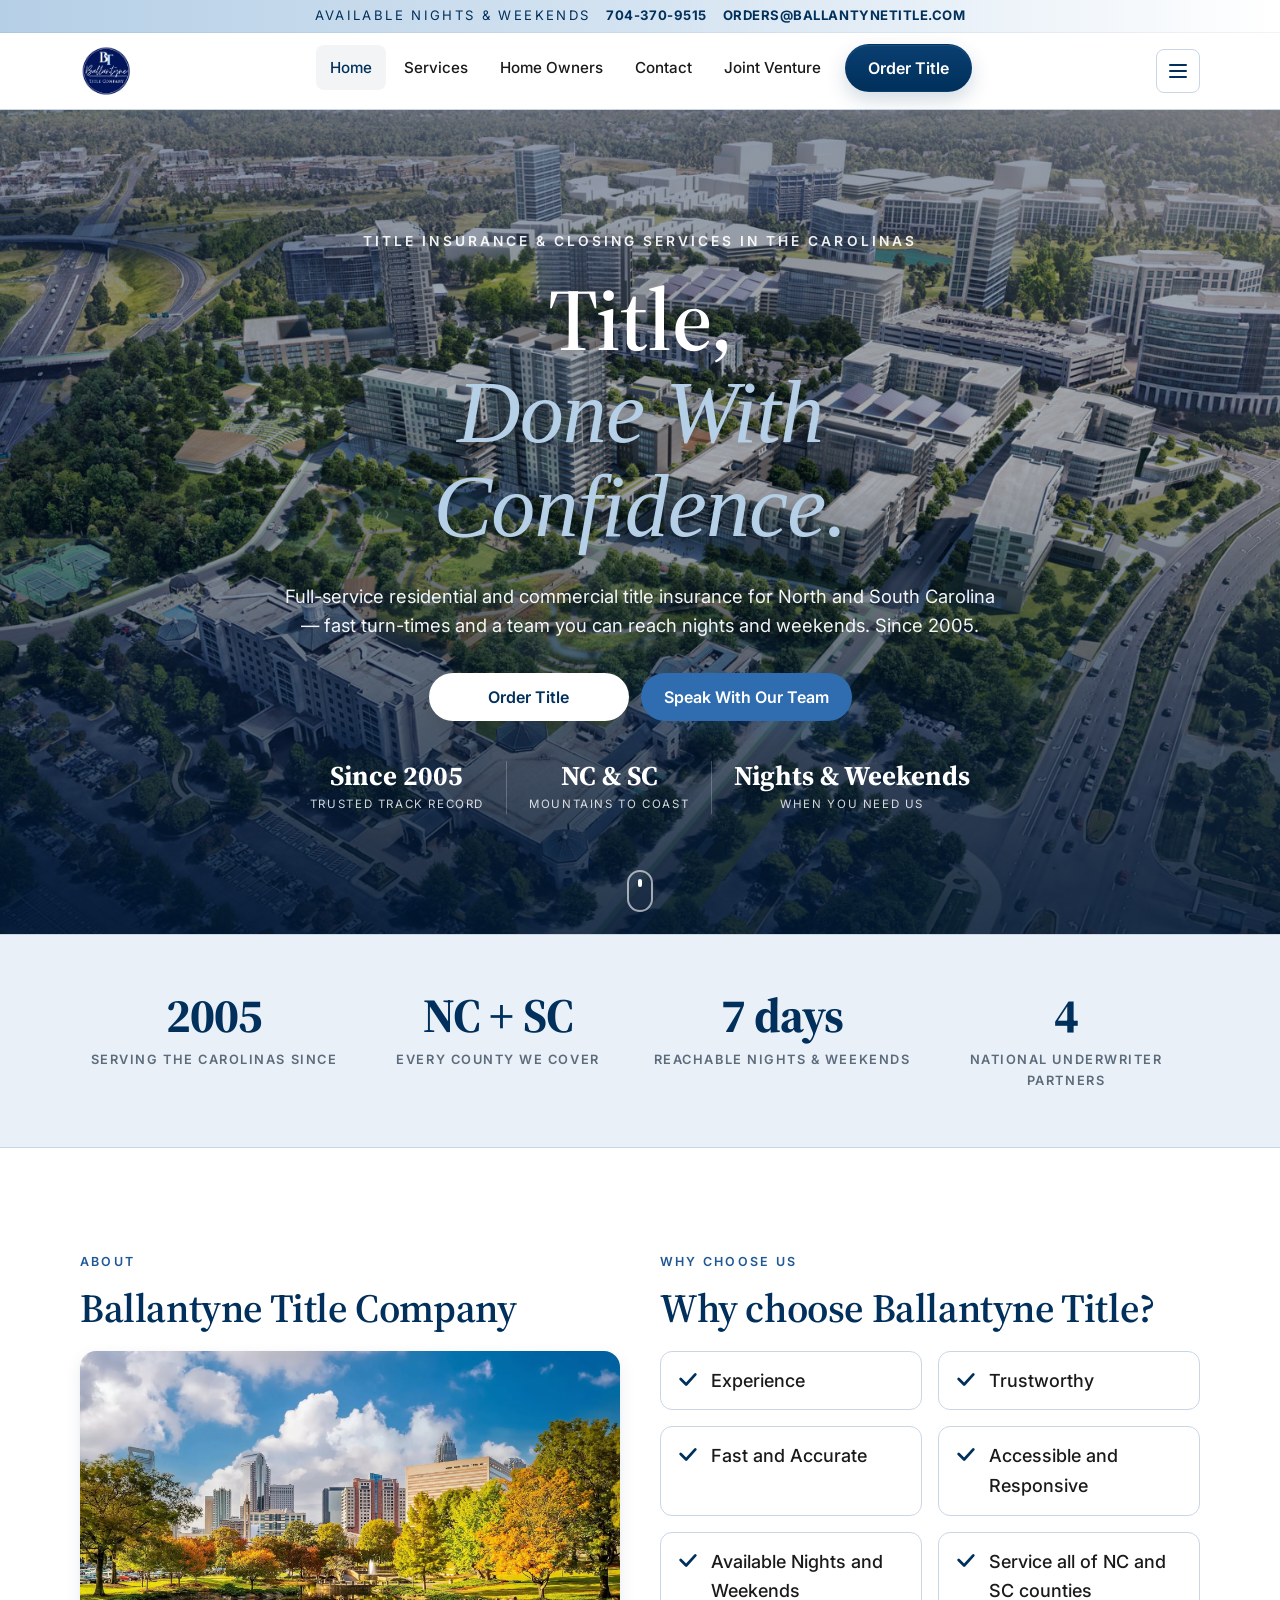
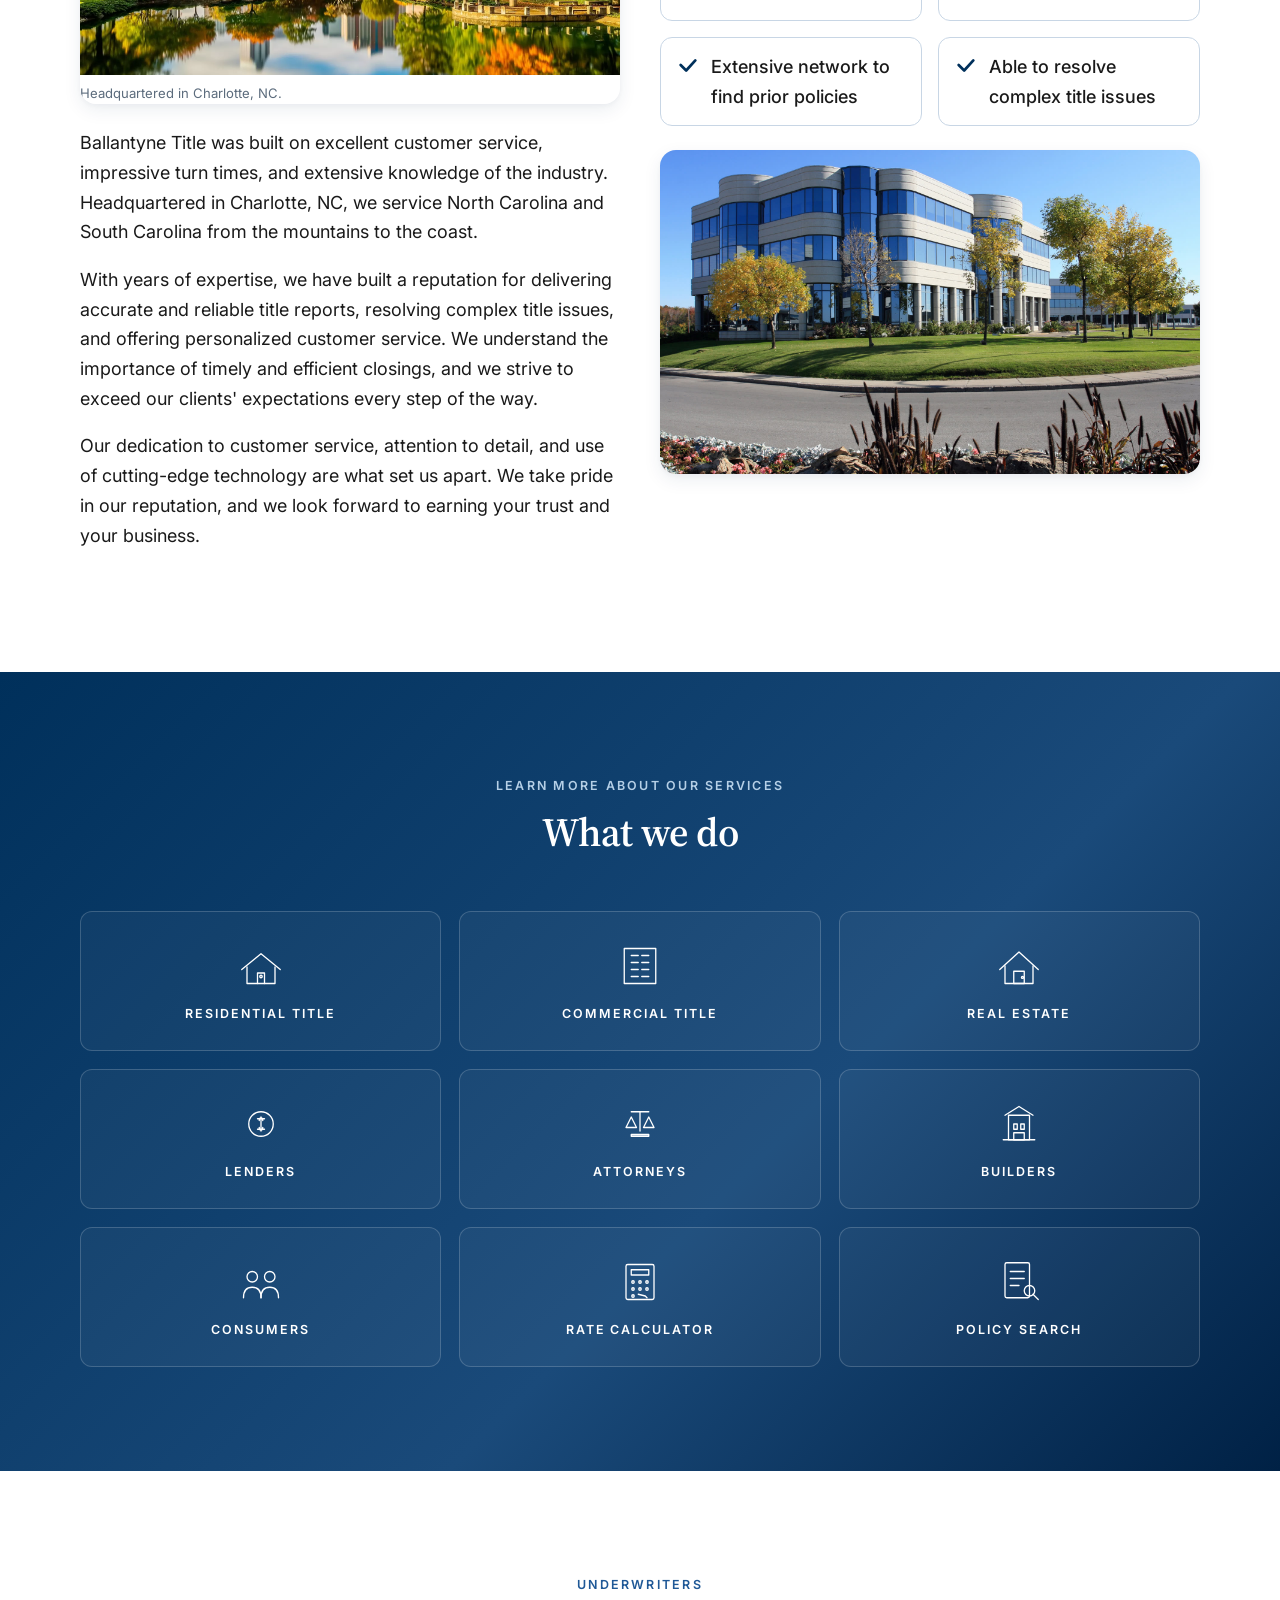
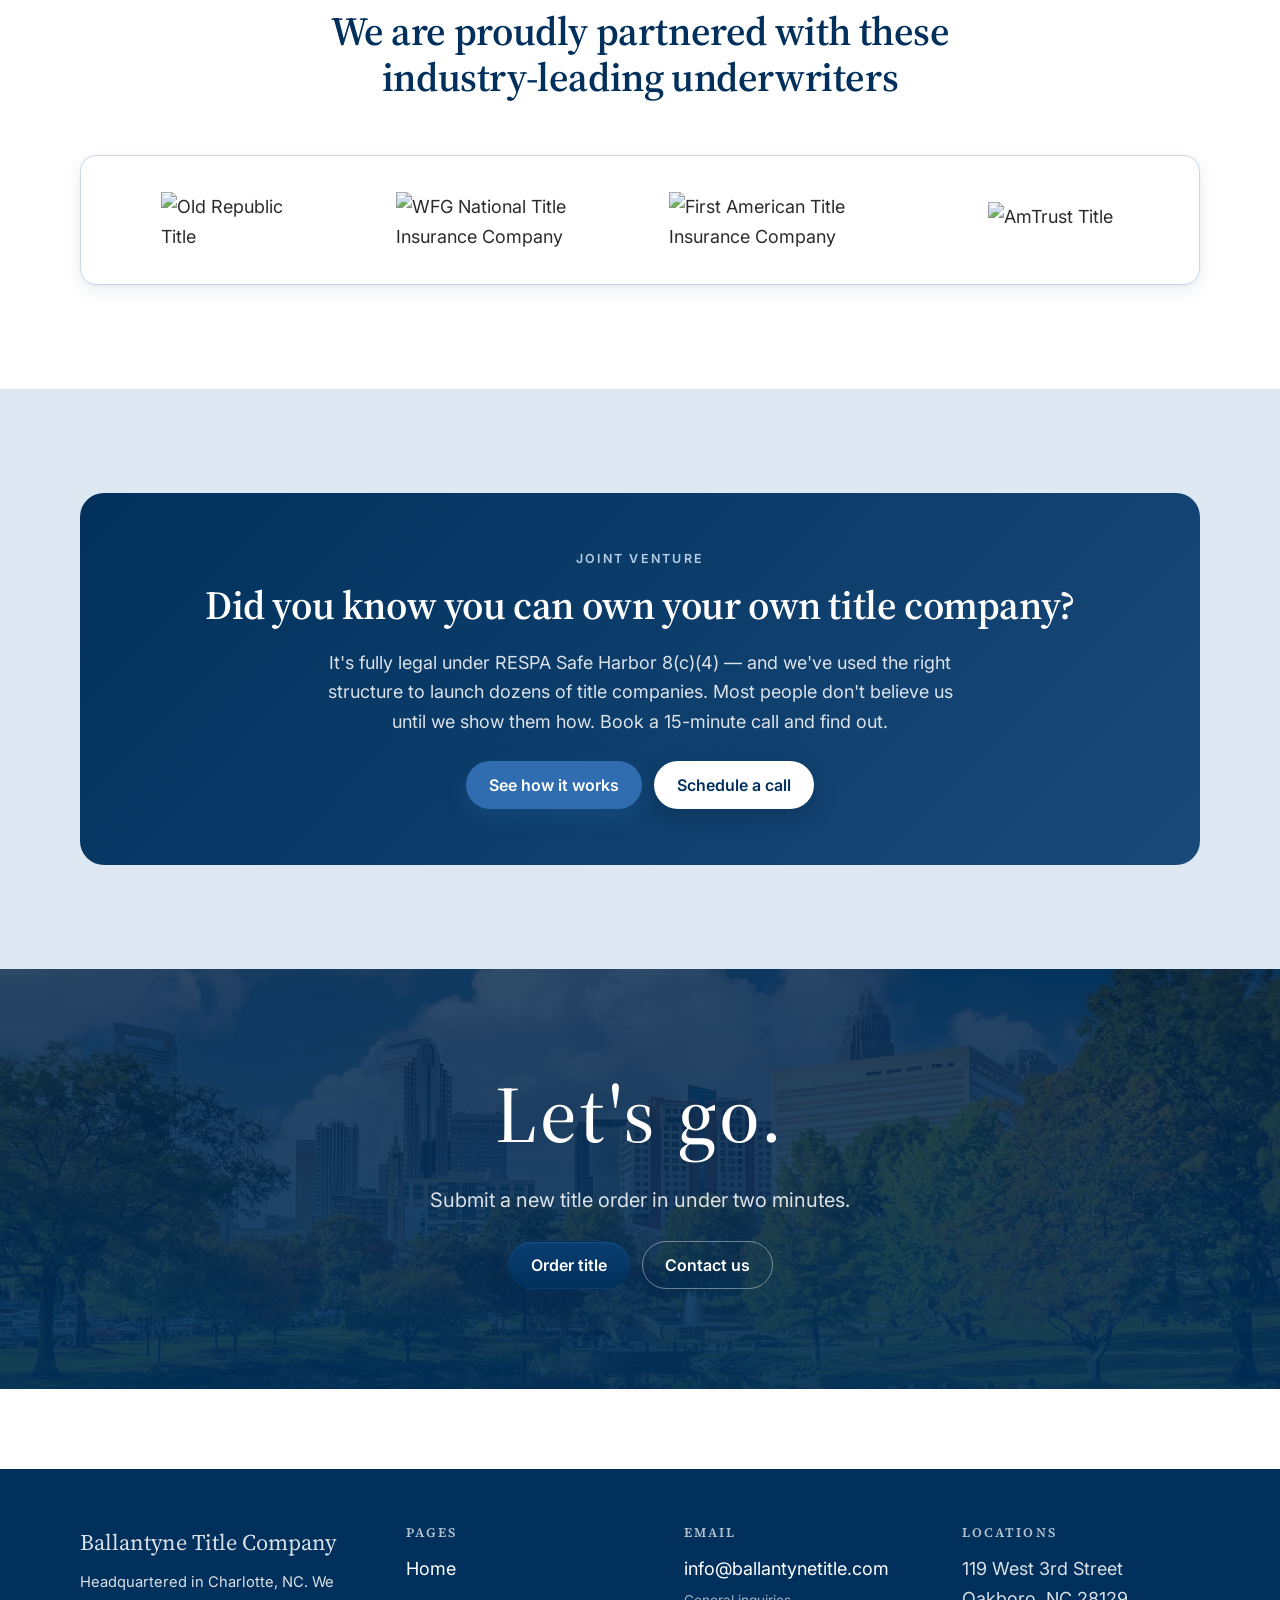
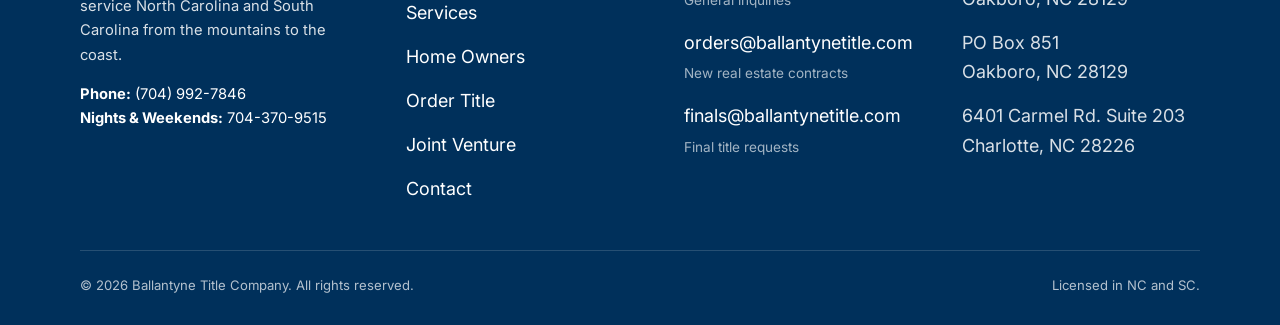
==== commit cca9d5e7: "Premium rebuild: video hero, scroll motion, stat band, localized images" ====
--- a/index.html
+++ b/index.html
@@ -93,20 +93,41 @@
 
   <main>
 
-    <!-- Hero — full-bleed aerial with centered overlay text -->
-    <section class="bt-hero" aria-labelledby="home-h1">
+    <!-- Hero — cinematic background video with centered overlay -->
+    <section class="bt-hero bt-hero--video" aria-labelledby="home-h1">
+      <video class="bt-hero__video" autoplay muted loop playsinline preload="auto" poster="assets/ballantyne-aerial.jpg" aria-hidden="true">
+        <source src="assets/home-hero.mp4" type="video/mp4">
+      </video>
+      <div class="bt-hero__scrim" aria-hidden="true"></div>
       <div class="bt-hero__inner">
         <p class="bt-hero__eyebrow">Title Insurance &amp; Closing Services in the Carolinas</p>
         <h1 id="home-h1" class="bt-hero__display">
           Title,<br>
-          <span class="bt-hero__accent">Done With</span><br>
-          <span class="bt-hero__accent">Confidence.</span>
+          <span class="bt-hero__accent">Done With Confidence.</span>
         </h1>
         <p class="bt-hero__lead">Full-service residential and commercial title insurance for North and South Carolina &mdash; fast turn-times and a team you can reach nights and weekends. Since 2005.</p>
         <div class="bt-hero__cta">
           <a class="btn btn--white" href="order-title.html">Order Title</a>
           <a class="btn btn--accent" href="contact.html">Speak With Our Team</a>
         </div>
+        <div class="bt-hero__stats" role="list">
+          <div class="bt-hero__stat" role="listitem"><b>Since&nbsp;2005</b><span>Trusted Track Record</span></div>
+          <div class="bt-hero__stat" role="listitem"><b>NC&nbsp;&amp;&nbsp;SC</b><span>Mountains to Coast</span></div>
+          <div class="bt-hero__stat" role="listitem"><b>Nights&nbsp;&amp;&nbsp;Weekends</b><span>When You Need Us</span></div>
+        </div>
+      </div>
+      <span class="bt-hero__cue" aria-hidden="true"></span>
+    </section>
+
+    <!-- Credibility stat band -->
+    <section class="stat-band" aria-label="Ballantyne Title at a glance">
+      <div class="container">
+        <div class="stat-band__grid">
+          <div class="stat" data-reveal data-reveal-delay="1"><b>2005</b><span>Serving the Carolinas since</span></div>
+          <div class="stat" data-reveal data-reveal-delay="2"><b>NC + SC</b><span>Every county we cover</span></div>
+          <div class="stat" data-reveal data-reveal-delay="3"><b>7&nbsp;days</b><span>Reachable nights &amp; weekends</span></div>
+          <div class="stat" data-reveal data-reveal-delay="4"><b>4</b><span>National underwriter partners</span></div>
+        </div>
       </div>
     </section>
 
@@ -115,7 +136,7 @@
     <section class="section">
       <div class="container">
         <div class="split">
-          <div>
+          <div data-reveal>
             <p class="eyebrow">About</p>
             <h2>Ballantyne Title Company</h2>
             <figure style="margin: 0 0 24px; border-radius: var(--radius-lg); overflow: hidden; box-shadow: var(--shadow-md);">
@@ -126,7 +147,7 @@
             <p>With years of expertise, we have built a reputation for delivering accurate and reliable title reports, resolving complex title issues, and offering personalized customer service. We understand the importance of timely and efficient closings, and we strive to exceed our clients' expectations every step of the way.</p>
             <p>Our dedication to customer service, attention to detail, and use of cutting-edge technology are what set us apart. We take pride in our reputation, and we look forward to earning your trust and your business.</p>
           </div>
-          <div>
+          <div data-reveal data-reveal-delay="1">
             <p class="eyebrow">Why choose us</p>
             <h2>Why choose Ballantyne Title?</h2>
             <ul class="trust-list">
@@ -140,7 +161,7 @@
               <li>Able to resolve complex title issues</li>
             </ul>
             <figure style="margin: 24px 0 0; border-radius: var(--radius-lg); overflow: hidden; box-shadow: var(--shadow-md);">
-              <img src="https://images.unsplash.com/photo-1613490493576-7fde63acd811?auto=format&fit=crop&w=1800&q=80" alt="Luxury home exterior" width="1200" height="720" loading="lazy" style="width:100%; aspect-ratio: 5/3; object-fit: cover; object-position: center; display:block;">
+              <img src="assets/alluring.jpg" alt="Residential home exterior in the Carolinas" width="1200" height="720" loading="lazy" style="width:100%; aspect-ratio: 5/3; object-fit: cover; object-position: center; display:block;">
             </figure>
           </div>
         </div>
@@ -150,11 +171,11 @@
     <!-- Service grid (3x3 white-on-navy) -->
     <section class="section service-grid-section" id="services">
       <div class="container">
-        <div class="section-head" style="color: #fff;">
+        <div class="section-head" style="color: #fff;" data-reveal>
           <p class="eyebrow">Learn more about our services</p>
           <h2 style="color:#fff;">What we do</h2>
         </div>
-        <div class="service-grid">
+        <div class="service-grid" data-reveal data-reveal-delay="1">
 
           <a class="service-tile" href="services.html#residential">
             <svg viewBox="0 0 64 64" aria-hidden="true">
@@ -260,11 +281,11 @@
     <!-- Underwriters -->
     <section class="section">
       <div class="container">
-        <div class="section-head">
+        <div class="section-head" data-reveal>
           <p class="eyebrow">Underwriters</p>
           <h2>We are proudly partnered with these industry-leading underwriters</h2>
         </div>
-        <div class="underwriters">
+        <div class="underwriters" data-reveal data-reveal-delay="1">
           <img src="https://static.wixstatic.com/media/38906d_d7bd699a492042438cea642ad7a54e12~mv2.png/v1/fill/w_221,h_90,al_c,q_85,usm_0.66_1.00_0.01,enc_avif,quality_auto/old%20republic.png" alt="Old Republic Title" loading="lazy" width="221" height="90">
           <img src="https://static.wixstatic.com/media/38906d_f088d62892f84c13ad9e75ad448d5512~mv2.jpg/v1/fill/w_211,h_55,al_c,q_80,usm_0.66_1.00_0.01,enc_avif,quality_auto/WFG%20Logo.jpg" alt="WFG National Title Insurance Company" loading="lazy" width="211" height="55">
           <img src="https://static.wixstatic.com/media/38906d_28c90317c928426f9278967626c3669d~mv2.png/v1/fill/w_224,h_58,al_c,q_85,usm_0.66_1.00_0.01,enc_avif,quality_auto/first%20american.png" alt="First American Title Insurance Company" loading="lazy" width="224" height="58">
@@ -276,7 +297,7 @@
     <!-- JV teaser -->
     <section class="section section--soft">
       <div class="container">
-        <div class="cta-band" style="background: linear-gradient(135deg, var(--brand-primary) 0%, #1a4a7a 100%);">
+        <div class="cta-band" style="background: linear-gradient(135deg, var(--brand-primary) 0%, #1a4a7a 100%);" data-reveal>
           <p class="eyebrow" style="color: var(--brand-secondary);">Joint Venture</p>
           <h2>Did you know you can own your own title company?</h2>
           <p style="max-width: 60ch; margin: 0 auto 24px;">It's fully legal under RESPA Safe Harbor 8(c)(4) — and we've used the right structure to launch dozens of title companies. Most people don't believe us until we show them how. Book a 15-minute call and find out.</p>
@@ -347,20 +368,6 @@
     </div>
   </footer>
 
-  <script>
-    (function () {
-      var btn = document.querySelector('[data-nav-toggle]');
-      var menu = document.querySelector('[data-mobile-menu]');
-      var close = document.querySelector('[data-nav-close]');
-      if (!btn || !menu) return;
-      function open()  { menu.dataset.open = 'true';  menu.setAttribute('aria-hidden','false'); btn.setAttribute('aria-expanded','true');  document.body.style.overflow = 'hidden'; }
-      function shut()  { menu.dataset.open = 'false'; menu.setAttribute('aria-hidden','true');  btn.setAttribute('aria-expanded','false'); document.body.style.overflow = ''; }
-      btn.addEventListener('click', open);
-      if (close) close.addEventListener('click', shut);
-      menu.querySelectorAll('a').forEach(function(a){ a.addEventListener('click', shut); });
-      document.addEventListener('keydown', function(e){ if (e.key === 'Escape') shut(); });
-    })();
-    (function(){ var y = document.getElementById('year'); if (y) y.textContent = new Date().getFullYear(); })();
-  </script>
+  <script src="main.js" defer></script>
 </body>
 </html>
--- a/styles.css
+++ b/styles.css
@@ -1667,3 +1667,225 @@
 @media (max-width: 479px) {
   .bt-hero__cta .btn { width: 100%; }
 }
+
+/* =========================================================================
+   PREMIUM LAYER — motion, depth & confident polish.
+   Additive only. Built on the brand tokens above. Navy + sky only.
+   ========================================================================= */
+
+/* ---------- Scroll-reveal motion ---------- */
+[data-reveal] {
+  opacity: 0;
+  transform: translateY(22px);
+  transition: opacity .7s cubic-bezier(.16,1,.3,1), transform .7s cubic-bezier(.16,1,.3,1);
+  will-change: opacity, transform;
+}
+[data-reveal].is-visible { opacity: 1; transform: none; }
+[data-reveal-delay="1"] { transition-delay: .08s; }
+[data-reveal-delay="2"] { transition-delay: .16s; }
+[data-reveal-delay="3"] { transition-delay: .24s; }
+[data-reveal-delay="4"] { transition-delay: .32s; }
+[data-reveal-delay="5"] { transition-delay: .40s; }
+@media (prefers-reduced-motion: reduce) {
+  [data-reveal] { opacity: 1 !important; transform: none !important; transition: none !important; }
+}
+
+/* ---------- Header scroll state ---------- */
+.site-header {
+  transition: background .25s ease, box-shadow .25s ease, border-color .25s ease;
+}
+.site-header.is-scrolled {
+  background: rgba(255,255,255,0.92);
+  box-shadow: 0 6px 24px rgba(0,48,91,.10);
+  border-bottom-color: transparent;
+}
+.site-header.is-scrolled .site-header__inner { height: calc(var(--header-h) - 8px); }
+.site-header__inner { transition: height .25s ease; }
+
+/* ---------- Refined buttons (more depth, subtle shine) ---------- */
+.btn--primary {
+  background: linear-gradient(180deg, #0a3f72 0%, var(--brand-primary) 100%);
+  box-shadow: 0 1px 0 rgba(255,255,255,.08) inset, 0 8px 20px rgba(0,48,91,.18);
+}
+.btn--primary:hover {
+  background: linear-gradient(180deg, #0a3f72 0%, var(--brand-primary-700) 100%);
+  box-shadow: 0 1px 0 rgba(255,255,255,.10) inset, 0 12px 28px rgba(0,48,91,.26);
+  transform: translateY(-2px);
+}
+.btn--accent {
+  box-shadow: 0 8px 20px rgba(47,109,176,.22);
+}
+.btn--accent:hover { transform: translateY(-2px); box-shadow: 0 12px 28px rgba(47,109,176,.30); }
+.btn--white { box-shadow: 0 8px 24px rgba(0,0,0,.16); }
+.btn--white:hover { transform: translateY(-2px); }
+
+/* ---------- Cards: lift + accent top edge on hover ---------- */
+.card { position: relative; overflow: hidden; }
+.card::before {
+  content: "";
+  position: absolute; left: 0; top: 0; right: 0;
+  height: 3px;
+  background: linear-gradient(90deg, var(--brand-accent), var(--brand-secondary));
+  transform: scaleX(0);
+  transform-origin: left;
+  transition: transform .3s cubic-bezier(.16,1,.3,1);
+}
+.card:hover { transform: translateY(-4px); box-shadow: var(--shadow-lg); }
+.card:hover::before { transform: scaleX(1); }
+.card__icon { transition: background .2s ease, color .2s ease, transform .2s ease; }
+.card:hover .card__icon { background: var(--brand-primary); color: #fff; transform: scale(1.04); }
+
+/* ---------- Service tiles: sheen + icon lift ---------- */
+.service-tile { position: relative; overflow: hidden; }
+.service-tile svg { transition: transform .25s cubic-bezier(.16,1,.3,1); }
+.service-tile:hover { transform: translateY(-4px); box-shadow: 0 16px 34px rgba(0,0,0,.22); }
+.service-tile:hover svg { transform: translateY(-3px) scale(1.06); }
+
+/* ---------- Underwriter strip ---------- */
+.underwriters { box-shadow: var(--shadow-md); }
+.underwriters img { transition: filter .2s ease, opacity .2s ease, transform .2s ease; }
+.underwriters img:hover { transform: translateY(-2px); }
+
+/* =========================================================================
+   HOME HERO — cinematic background video
+   ========================================================================= */
+.bt-hero__video {
+  position: absolute;
+  inset: 0;
+  width: 100%;
+  height: 100%;
+  object-fit: cover;
+  object-position: center;
+  z-index: 0;
+}
+.bt-hero__scrim {
+  position: absolute;
+  inset: 0;
+  z-index: 1;
+  background:
+    linear-gradient(180deg, rgba(0,24,52,.42) 0%, rgba(0,24,52,.30) 45%, rgba(0,24,52,.74) 100%),
+    radial-gradient(120% 90% at 50% 8%, rgba(0,0,0,0) 40%, rgba(0,20,45,.45) 100%);
+}
+.bt-hero--video .bt-hero__inner { z-index: 2; }
+.bt-hero--video {
+  background-image: linear-gradient(180deg, rgba(0,33,69,.30), rgba(0,33,69,.55)), url("assets/ballantyne-aerial.jpg");
+}
+
+/* Animated hero entrance */
+.bt-hero__inner > * { opacity: 0; transform: translateY(18px); animation: heroRise .9s cubic-bezier(.16,1,.3,1) forwards; }
+.bt-hero__eyebrow { animation-delay: .10s; }
+.bt-hero__display { animation-delay: .20s; }
+.bt-hero__lead    { animation-delay: .34s; }
+.bt-hero__cta     { animation-delay: .48s; }
+.bt-hero__stats   { animation-delay: .60s; }
+@keyframes heroRise { to { opacity: 1; transform: none; } }
+@media (prefers-reduced-motion: reduce) {
+  .bt-hero__inner > * { opacity: 1; transform: none; animation: none; }
+}
+
+/* Trust stats under hero CTAs */
+.bt-hero__stats {
+  display: flex;
+  flex-wrap: wrap;
+  align-items: center;
+  justify-content: center;
+  gap: 10px 0;
+  margin-top: 40px;
+}
+.bt-hero__stat { padding: 0 22px; text-align: center; color: #fff; }
+.bt-hero__stat + .bt-hero__stat { border-left: 1px solid rgba(255,255,255,.22); }
+.bt-hero__stat b {
+  display: block;
+  font-family: var(--font-serif);
+  font-size: clamp(1.25rem, 1vw + 1rem, 1.7rem);
+  font-weight: 700;
+  line-height: 1.1;
+}
+.bt-hero__stat span {
+  display: block;
+  font-size: 0.72rem;
+  letter-spacing: 0.14em;
+  text-transform: uppercase;
+  color: rgba(255,255,255,.82);
+  margin-top: 4px;
+}
+@media (max-width: 560px) {
+  .bt-hero__stats { gap: 16px 0; }
+  .bt-hero__stat { flex: 1 0 33%; padding: 0 8px; }
+  .bt-hero__stat + .bt-hero__stat { border-left: 1px solid rgba(255,255,255,.18); }
+}
+
+/* Scroll cue */
+.bt-hero__cue {
+  position: absolute;
+  left: 50%;
+  bottom: 22px;
+  transform: translateX(-50%);
+  z-index: 2;
+  width: 26px;
+  height: 42px;
+  border: 2px solid rgba(255,255,255,.6);
+  border-radius: 14px;
+  display: flex;
+  justify-content: center;
+  padding-top: 7px;
+}
+.bt-hero__cue::before {
+  content: "";
+  width: 4px;
+  height: 8px;
+  border-radius: 2px;
+  background: #fff;
+  animation: cueDrop 1.8s ease-in-out infinite;
+}
+@keyframes cueDrop {
+  0%, 100% { opacity: 0; transform: translateY(0); }
+  30%      { opacity: 1; }
+  70%      { opacity: 1; transform: translateY(10px); }
+}
+@media (prefers-reduced-motion: reduce) { .bt-hero__cue::before { animation: none; } }
+@media (max-width: 560px) { .bt-hero__cue { display: none; } }
+
+/* =========================================================================
+   STAT / CREDIBILITY BAND
+   ========================================================================= */
+.stat-band { background: var(--brand-bg-tint); border-block: 1px solid var(--brand-border); }
+.stat-band__grid {
+  display: grid;
+  grid-template-columns: repeat(2, 1fr);
+  gap: 28px 16px;
+  padding-block: 44px;
+}
+@media (min-width: 768px) { .stat-band__grid { grid-template-columns: repeat(4, 1fr); padding-block: 56px; } }
+.stat { text-align: center; }
+.stat b {
+  display: block;
+  font-family: var(--font-serif);
+  font-weight: 700;
+  color: var(--brand-primary);
+  font-size: clamp(2rem, 2.5vw + 1rem, 3rem);
+  line-height: 1;
+  letter-spacing: -0.02em;
+}
+.stat span {
+  display: block;
+  margin-top: 10px;
+  font-size: 0.8rem;
+  font-weight: 600;
+  letter-spacing: 0.12em;
+  text-transform: uppercase;
+  color: var(--brand-muted);
+}
+
+/* ---------- Interior page hero polish ---------- */
+.hero { position: relative; overflow: hidden; }
+.hero::before {
+  content: "";
+  position: absolute;
+  inset: 0;
+  background:
+    radial-gradient(60% 70% at 78% 0%, rgba(47,109,176,.10) 0%, rgba(47,109,176,0) 60%),
+    radial-gradient(55% 60% at 8% 100%, rgba(181,207,230,.22) 0%, rgba(181,207,230,0) 60%);
+  pointer-events: none;
+}
+.hero .container { position: relative; z-index: 1; }
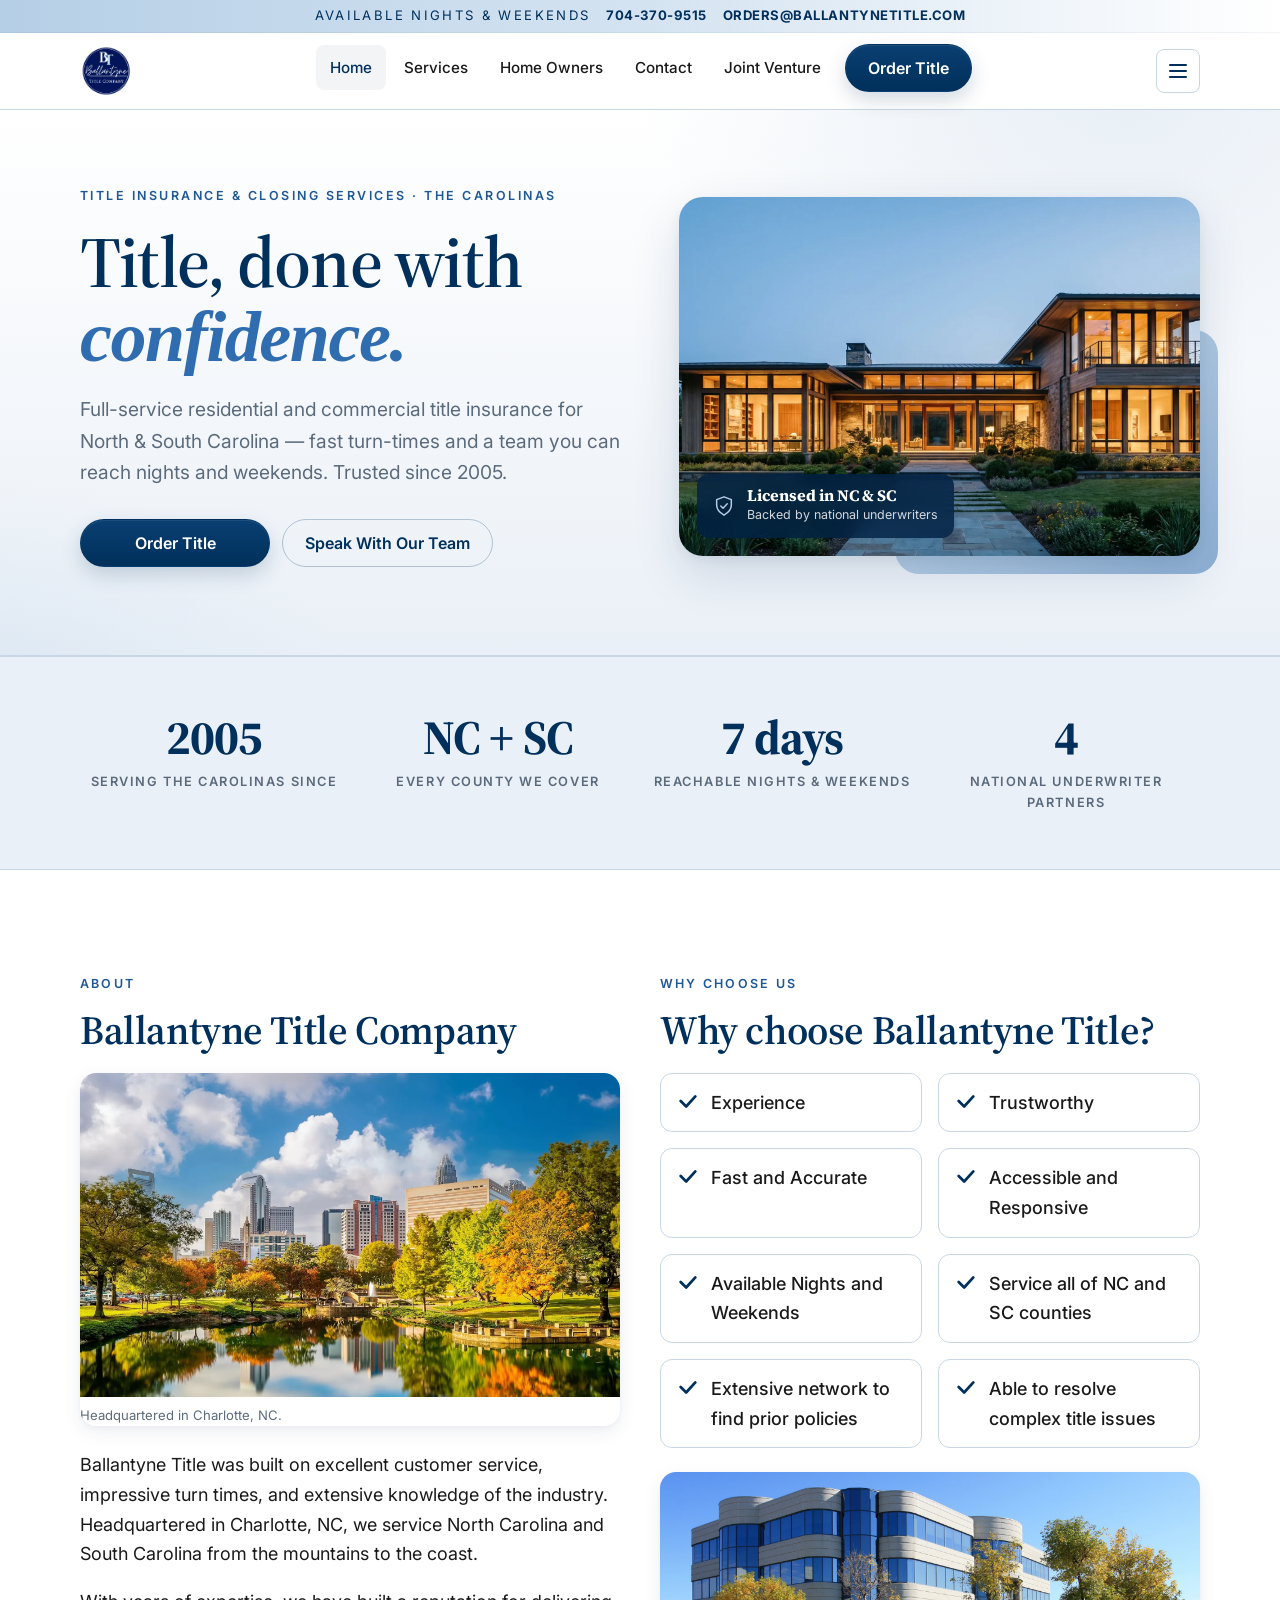
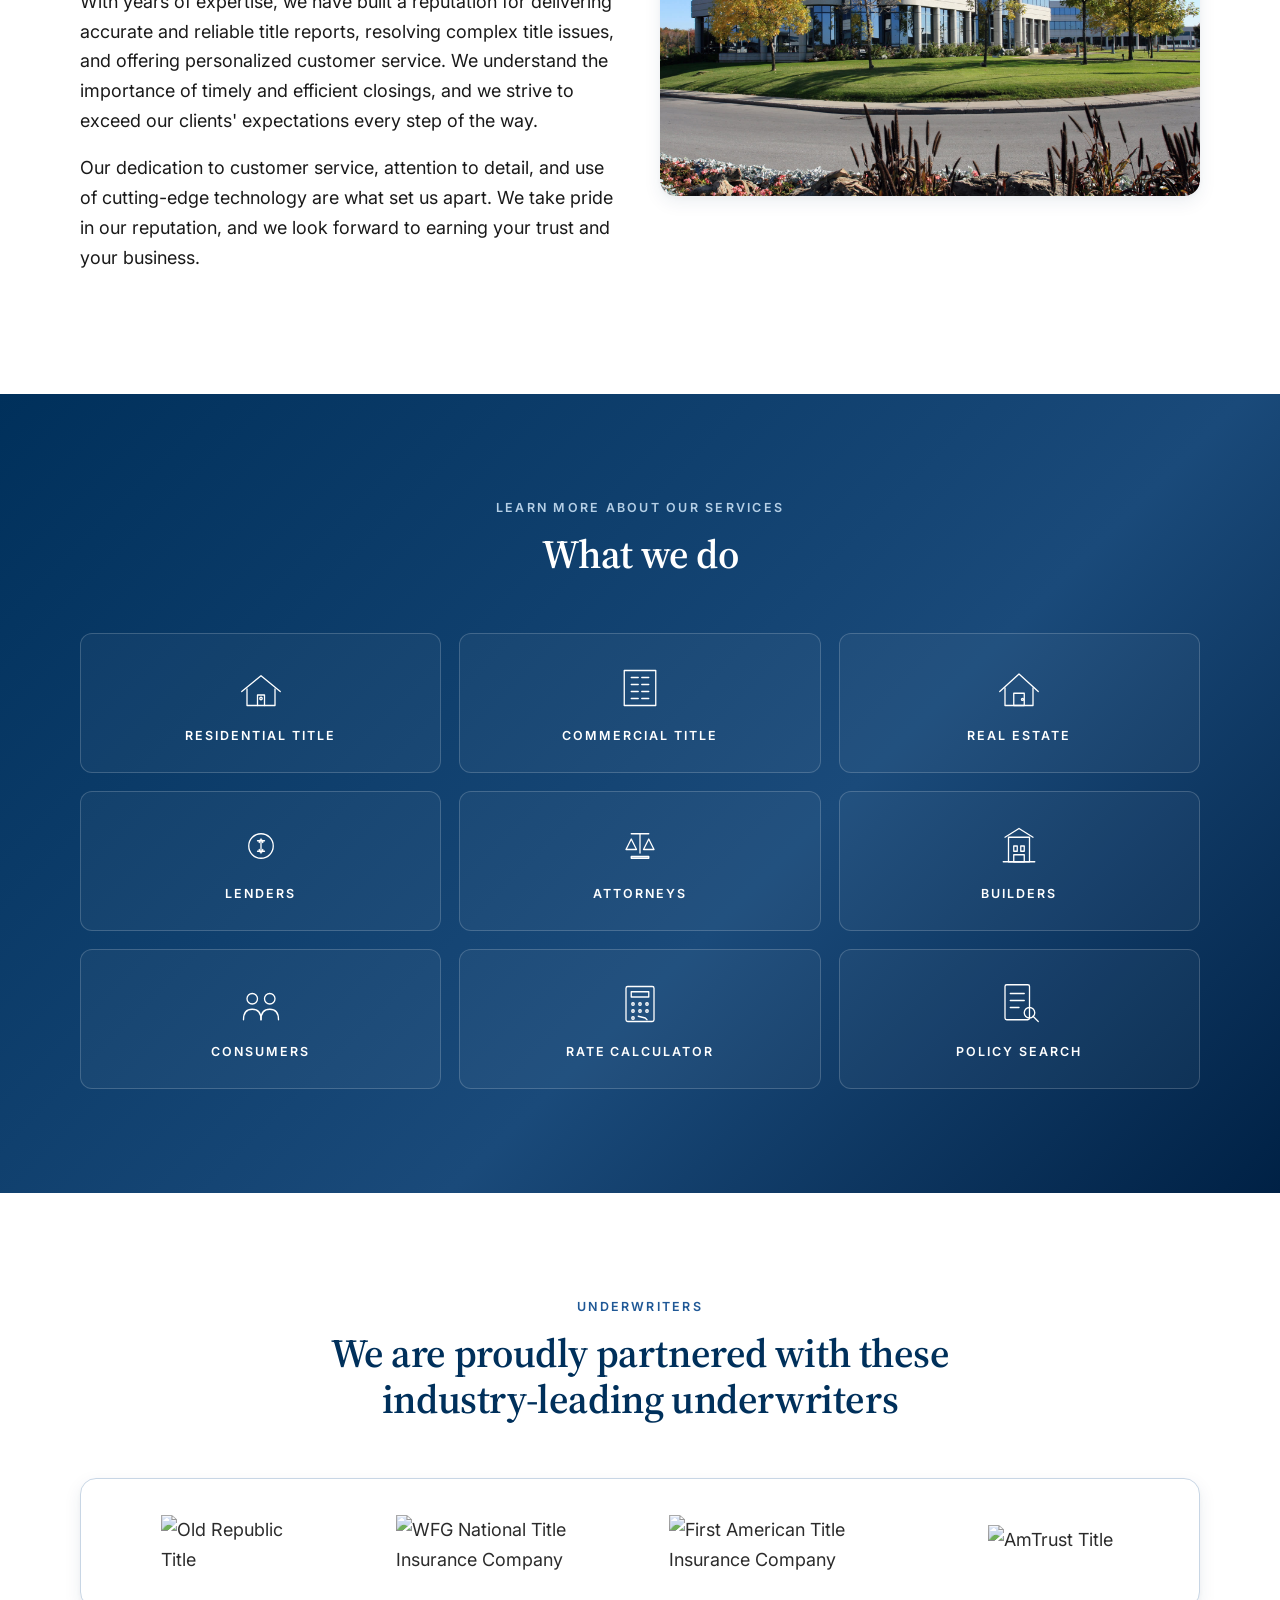
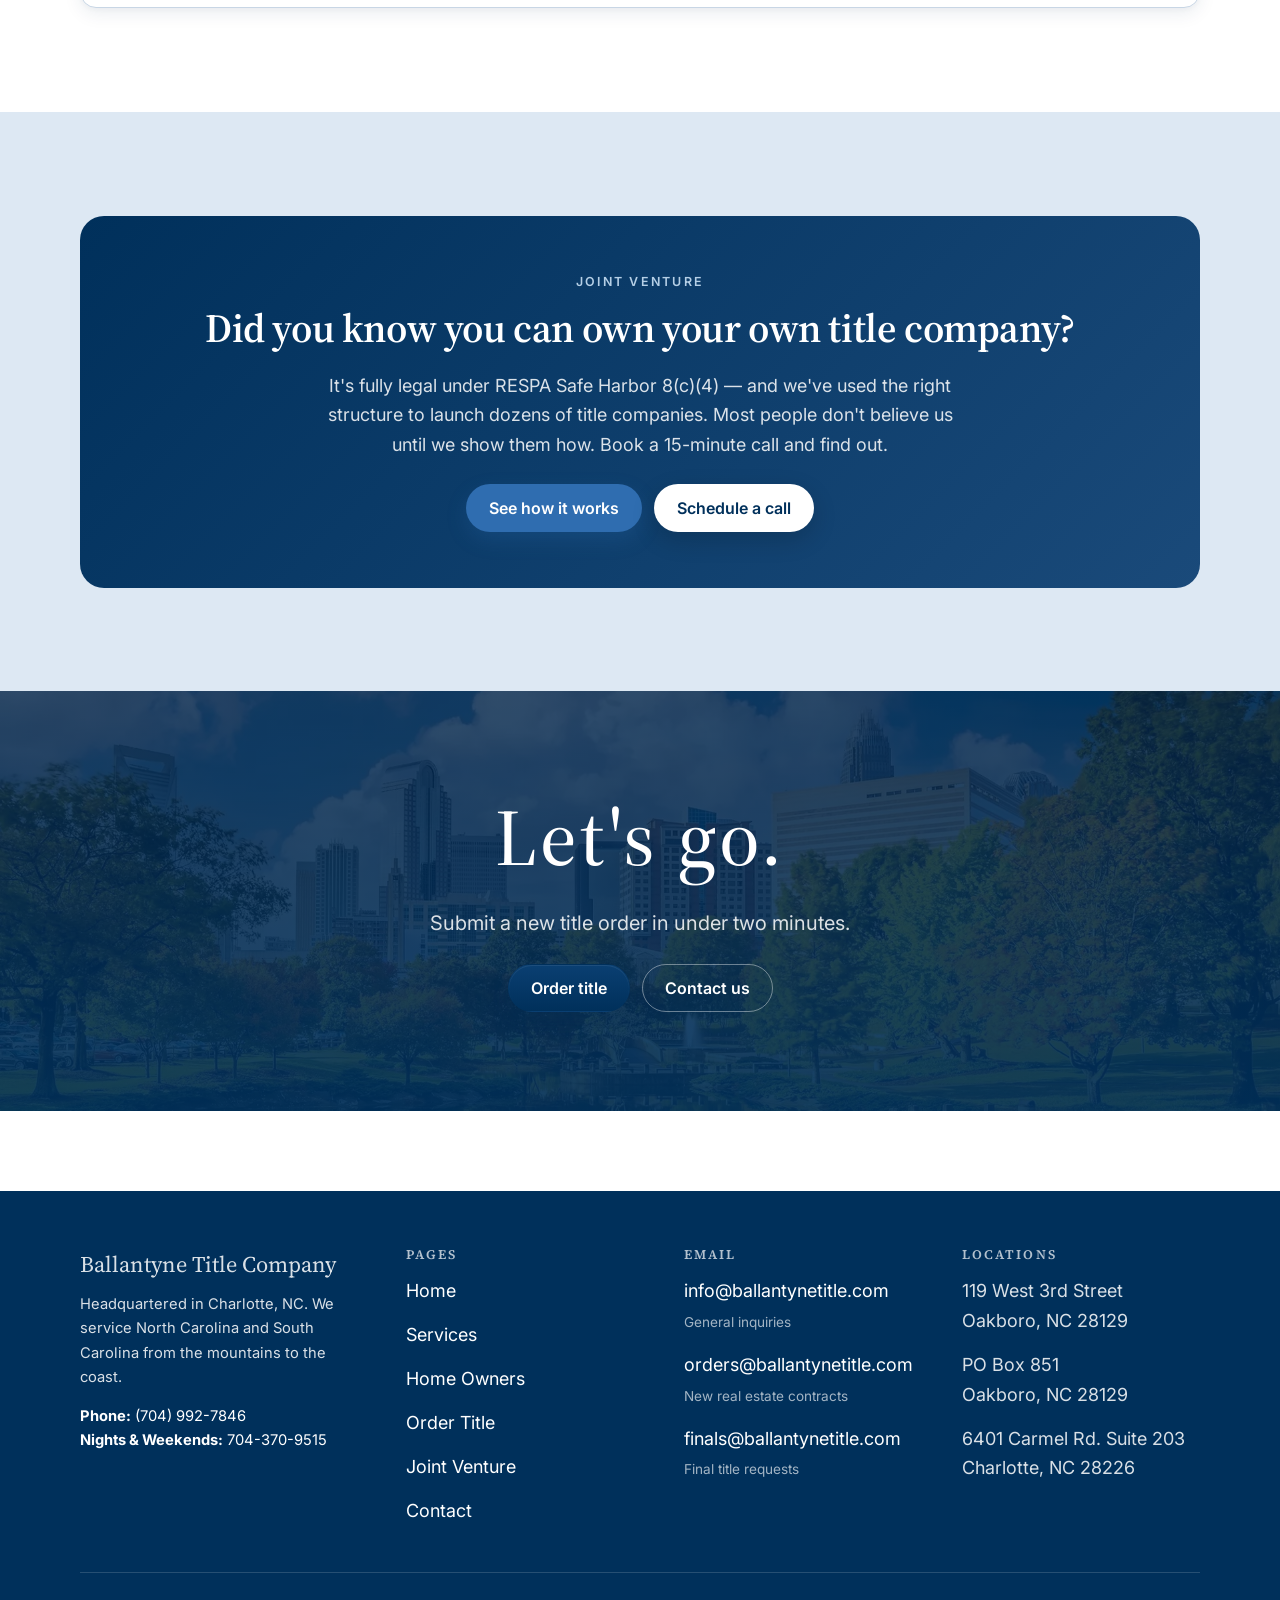
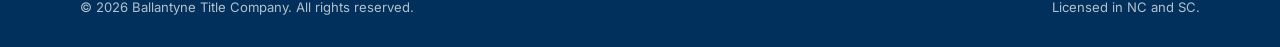
==== commit a0ad9312: "Rebuild home + home-owners heros (no video), modern contact form, Higgsfield imagery" ====
--- a/index.html
+++ b/index.html
@@ -93,30 +93,26 @@
 
   <main>
 
-    <!-- Hero — cinematic background video with centered overlay -->
-    <section class="bt-hero bt-hero--video" aria-labelledby="home-h1">
-      <video class="bt-hero__video" autoplay muted loop playsinline preload="auto" poster="assets/ballantyne-aerial.jpg" aria-hidden="true">
-        <source src="assets/home-hero.mp4" type="video/mp4">
-      </video>
-      <div class="bt-hero__scrim" aria-hidden="true"></div>
-      <div class="bt-hero__inner">
-        <p class="bt-hero__eyebrow">Title Insurance &amp; Closing Services in the Carolinas</p>
-        <h1 id="home-h1" class="bt-hero__display">
-          Title,<br>
-          <span class="bt-hero__accent">Done With Confidence.</span>
-        </h1>
-        <p class="bt-hero__lead">Full-service residential and commercial title insurance for North and South Carolina &mdash; fast turn-times and a team you can reach nights and weekends. Since 2005.</p>
-        <div class="bt-hero__cta">
-          <a class="btn btn--white" href="order-title.html">Order Title</a>
-          <a class="btn btn--accent" href="contact.html">Speak With Our Team</a>
-        </div>
-        <div class="bt-hero__stats" role="list">
-          <div class="bt-hero__stat" role="listitem"><b>Since&nbsp;2005</b><span>Trusted Track Record</span></div>
-          <div class="bt-hero__stat" role="listitem"><b>NC&nbsp;&amp;&nbsp;SC</b><span>Mountains to Coast</span></div>
-          <div class="bt-hero__stat" role="listitem"><b>Nights&nbsp;&amp;&nbsp;Weekends</b><span>When You Need Us</span></div>
-        </div>
-      </div>
-      <span class="bt-hero__cue" aria-hidden="true"></span>
+    <!-- Hero — editorial split (no video) -->
+    <section class="home-hero" aria-labelledby="home-h1">
+      <div class="container home-hero__inner">
+        <div class="home-hero__content">
+          <p class="home-hero__eyebrow">Title Insurance &amp; Closing Services &middot; The Carolinas</p>
+          <h1 id="home-h1" class="home-hero__title">Title, done with <span class="accent">confidence.</span></h1>
+          <p class="home-hero__lead">Full-service residential and commercial title insurance for North &amp; South Carolina &mdash; fast turn-times and a team you can reach nights and weekends. Trusted since 2005.</p>
+          <div class="home-hero__cta">
+            <a class="btn btn--primary" href="order-title.html">Order Title</a>
+            <a class="btn btn--ghost" href="contact.html">Speak With Our Team</a>
+          </div>
+        </div>
+        <div class="home-hero__media">
+          <img src="assets/hero-home.webp" alt="Elegant modern Carolinas home at twilight with warm interior lights" width="2000" height="1116" fetchpriority="high">
+          <div class="home-hero__chip">
+            <svg viewBox="0 0 24 24" aria-hidden="true" width="22" height="22"><path d="M12 2l8 3v6c0 5-3.5 8.5-8 11-4.5-2.5-8-6-8-11V5l8-3z" fill="none" stroke="currentColor" stroke-width="1.6" stroke-linejoin="round"/><path d="M8.5 12l2.5 2.5 4.5-5" fill="none" stroke="currentColor" stroke-width="1.6" stroke-linecap="round" stroke-linejoin="round"/></svg>
+            <div><b>Licensed in NC &amp; SC</b><span>Backed by national underwriters</span></div>
+          </div>
+        </div>
+      </div>
     </section>
 
     <!-- Credibility stat band -->
--- a/styles.css
+++ b/styles.css
@@ -1889,3 +1889,183 @@
   pointer-events: none;
 }
 .hero .container { position: relative; z-index: 1; }
+
+/* =========================================================================
+   CONTACT — modern split (navy info panel + form)
+   ========================================================================= */
+.contact-grid {
+  display: grid;
+  grid-template-columns: 1fr;
+  gap: 24px;
+  align-items: stretch;
+}
+@media (min-width: 940px) {
+  .contact-grid { grid-template-columns: 0.85fr 1.15fr; gap: 36px; }
+}
+.contact-aside {
+  background: linear-gradient(160deg, var(--brand-primary) 0%, #0a2f56 55%, var(--brand-primary-700) 100%);
+  color: #fff;
+  border-radius: var(--radius-xl);
+  padding: 36px 30px;
+  display: flex;
+  flex-direction: column;
+  box-shadow: var(--shadow-lg);
+  position: relative;
+  overflow: hidden;
+}
+.contact-aside::after {
+  content: "";
+  position: absolute;
+  right: -60px; bottom: -60px;
+  width: 220px; height: 220px;
+  border-radius: 50%;
+  background: radial-gradient(circle, rgba(181,207,230,.22) 0%, rgba(181,207,230,0) 70%);
+  pointer-events: none;
+}
+.contact-aside .eyebrow { color: var(--brand-secondary); }
+.contact-aside h1 { color: #fff; font-size: clamp(2rem, 3vw + 1rem, 3rem); margin-bottom: 16px; }
+.contact-aside p { color: rgba(255,255,255,.88); }
+.contact-quick {
+  list-style: none;
+  margin: auto 0 0;
+  padding: 22px 0 0;
+  display: grid;
+  gap: 16px;
+}
+.contact-quick li {
+  margin: 0;
+  padding-top: 16px;
+  border-top: 1px solid rgba(255,255,255,.16);
+}
+.contact-quick li:first-child { border-top: none; padding-top: 0; }
+.contact-quick span {
+  display: block;
+  font-size: 0.72rem;
+  font-weight: 600;
+  letter-spacing: 0.14em;
+  text-transform: uppercase;
+  color: rgba(255,255,255,.62);
+  margin-bottom: 4px;
+}
+.contact-quick a {
+  font-family: var(--font-serif);
+  font-size: 1.3rem;
+  font-weight: 600;
+  color: #fff;
+  text-decoration: none;
+}
+.contact-quick a:hover { color: var(--brand-secondary); }
+
+.form-card__title {
+  font-size: 1.4rem;
+  margin: 0 0 20px;
+  padding-bottom: 16px;
+  border-bottom: 1px solid var(--brand-border);
+}
+.form-row input::placeholder,
+.form-row textarea::placeholder { color: #9aa7b4; }
+
+/* =========================================================================
+   HOME HERO — editorial split (no video)
+   ========================================================================= */
+.home-hero {
+  position: relative;
+  overflow: hidden;
+  background:
+    radial-gradient(70% 110% at 88% -10%, rgba(47,109,176,.12) 0%, rgba(47,109,176,0) 55%),
+    radial-gradient(60% 80% at -5% 110%, rgba(181,207,230,.28) 0%, rgba(181,207,230,0) 55%),
+    linear-gradient(180deg, #fff 0%, var(--brand-bg-tint) 100%);
+  border-bottom: 1px solid var(--brand-border);
+}
+.home-hero__inner {
+  display: grid;
+  grid-template-columns: 1fr;
+  gap: 32px;
+  align-items: center;
+  padding-block: 44px 52px;
+}
+@media (min-width: 980px) {
+  .home-hero__inner { grid-template-columns: 1.02fr 0.98fr; gap: 56px; padding-block: 76px 88px; }
+}
+.home-hero__content > * { animation: heroRise .85s cubic-bezier(.16,1,.3,1) backwards; }
+.home-hero__eyebrow { animation-delay: .05s; }
+.home-hero__title   { animation-delay: .13s; }
+.home-hero__lead    { animation-delay: .22s; }
+.home-hero__cta     { animation-delay: .31s; }
+@media (prefers-reduced-motion: reduce) { .home-hero__content > * { animation: none; } }
+
+.home-hero__eyebrow {
+  font-size: .78rem; font-weight: 600; letter-spacing: .2em; text-transform: uppercase;
+  color: var(--brand-accent-700); margin: 0 0 18px;
+}
+.home-hero__title {
+  font-size: clamp(2.5rem, 4.5vw + 1rem, 4.5rem);
+  line-height: 1.03; letter-spacing: -.02em; margin: 0 0 20px; color: var(--brand-primary);
+}
+.home-hero__title .accent { color: var(--brand-accent); font-style: italic; }
+.home-hero__lead {
+  font-size: clamp(1.05rem, .5vw + 1rem, 1.2rem); color: var(--brand-muted);
+  max-width: 50ch; margin: 0 0 30px;
+}
+.home-hero__cta { display: flex; flex-wrap: wrap; gap: 12px; }
+.home-hero__cta .btn { min-width: 190px; }
+@media (max-width: 479px) { .home-hero__cta .btn { width: 100%; } }
+
+.home-hero__media { position: relative; }
+.home-hero__media::before {
+  content: ""; position: absolute; right: -18px; bottom: -18px;
+  width: 62%; height: 68%; border-radius: var(--radius-xl); z-index: 0;
+  background: linear-gradient(135deg, var(--brand-secondary) 0%, var(--brand-accent) 100%);
+  opacity: .5;
+}
+.home-hero__media img {
+  position: relative; z-index: 1;
+  width: 100%; aspect-ratio: 16/11; object-fit: cover;
+  border-radius: var(--radius-xl);
+  box-shadow: var(--shadow-lg);
+}
+.home-hero__chip {
+  position: absolute; z-index: 2; left: 18px; bottom: 18px;
+  display: flex; align-items: center; gap: 12px;
+  background: rgba(0,33,69,.82);
+  backdrop-filter: blur(8px); -webkit-backdrop-filter: blur(8px);
+  color: #fff; padding: 12px 16px; border-radius: var(--radius);
+  box-shadow: var(--shadow-md); max-width: calc(100% - 36px);
+}
+.home-hero__chip svg { color: var(--brand-secondary); flex-shrink: 0; }
+.home-hero__chip b { display: block; font-family: var(--font-serif); font-size: 1rem; line-height: 1.2; }
+.home-hero__chip span { display: block; font-size: .78rem; color: rgba(255,255,255,.82); }
+
+/* =========================================================================
+   HOME OWNERS — Buyers/Sellers cards
+   ========================================================================= */
+.ho-cards { align-items: stretch; }
+@media (min-width: 480px) { .ho-cards { grid-template-columns: 1fr 1fr; } }
+.ho-card { display: flex; flex-direction: column; padding: 30px; }
+.ho-card .card__title { font-size: 1.45rem; }
+.ho-card .card__body { color: var(--brand-ink); }
+.ho-list {
+  list-style: none;
+  margin: 4px 0 22px;
+  padding: 0;
+  display: grid;
+  gap: 11px;
+  flex: 1;
+}
+.ho-list li {
+  position: relative;
+  padding-left: 30px;
+  margin: 0;
+  font-size: 0.95rem;
+  color: var(--brand-ink);
+  line-height: 1.5;
+}
+.ho-list li::before {
+  content: "";
+  position: absolute;
+  left: 0; top: 3px;
+  width: 18px; height: 18px;
+  background: var(--brand-accent);
+  -webkit-mask: url("data:image/svg+xml;utf8,<svg xmlns='http://www.w3.org/2000/svg' viewBox='0 0 24 24' fill='none' stroke='white' stroke-width='3' stroke-linecap='round' stroke-linejoin='round'><polyline points='4 12 10 18 20 7'/></svg>") center / contain no-repeat;
+          mask: url("data:image/svg+xml;utf8,<svg xmlns='http://www.w3.org/2000/svg' viewBox='0 0 24 24' fill='none' stroke='white' stroke-width='3' stroke-linecap='round' stroke-linejoin='round'><polyline points='4 12 10 18 20 7'/></svg>") center / contain no-repeat;
+}
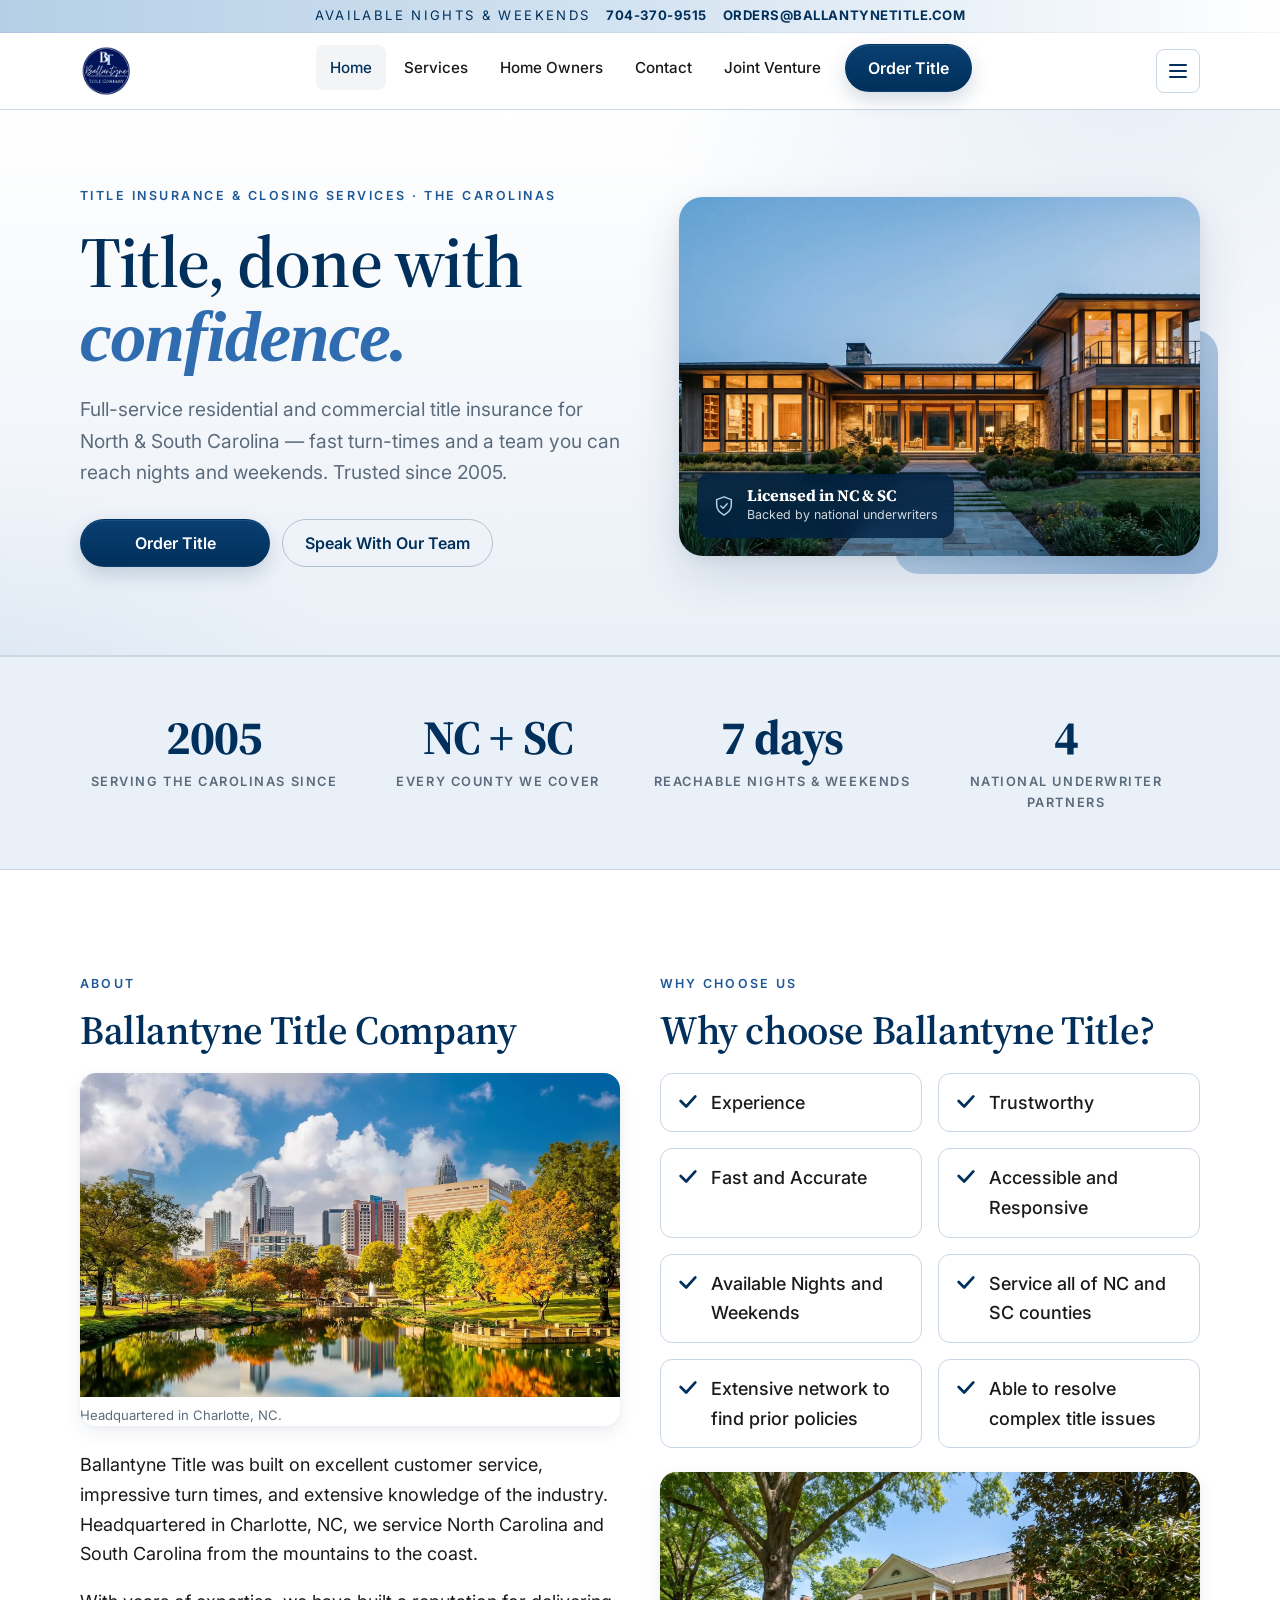
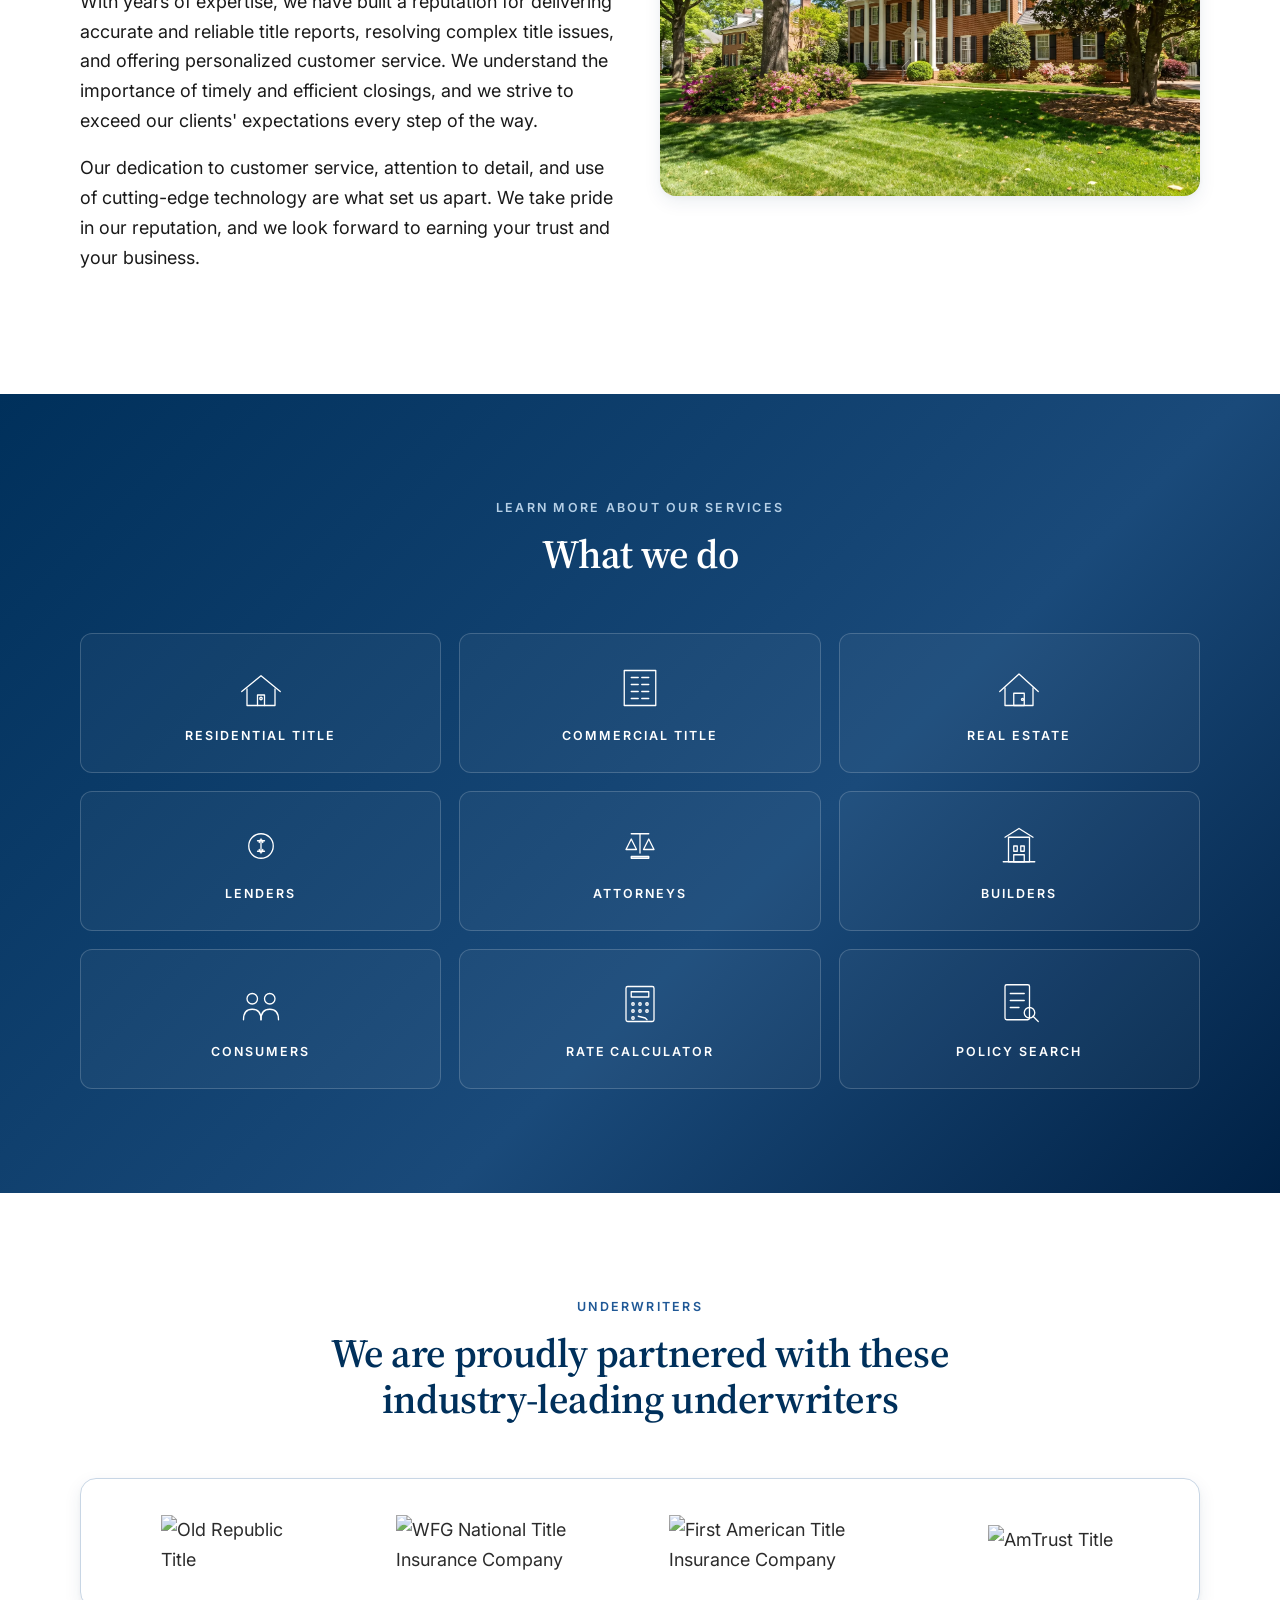
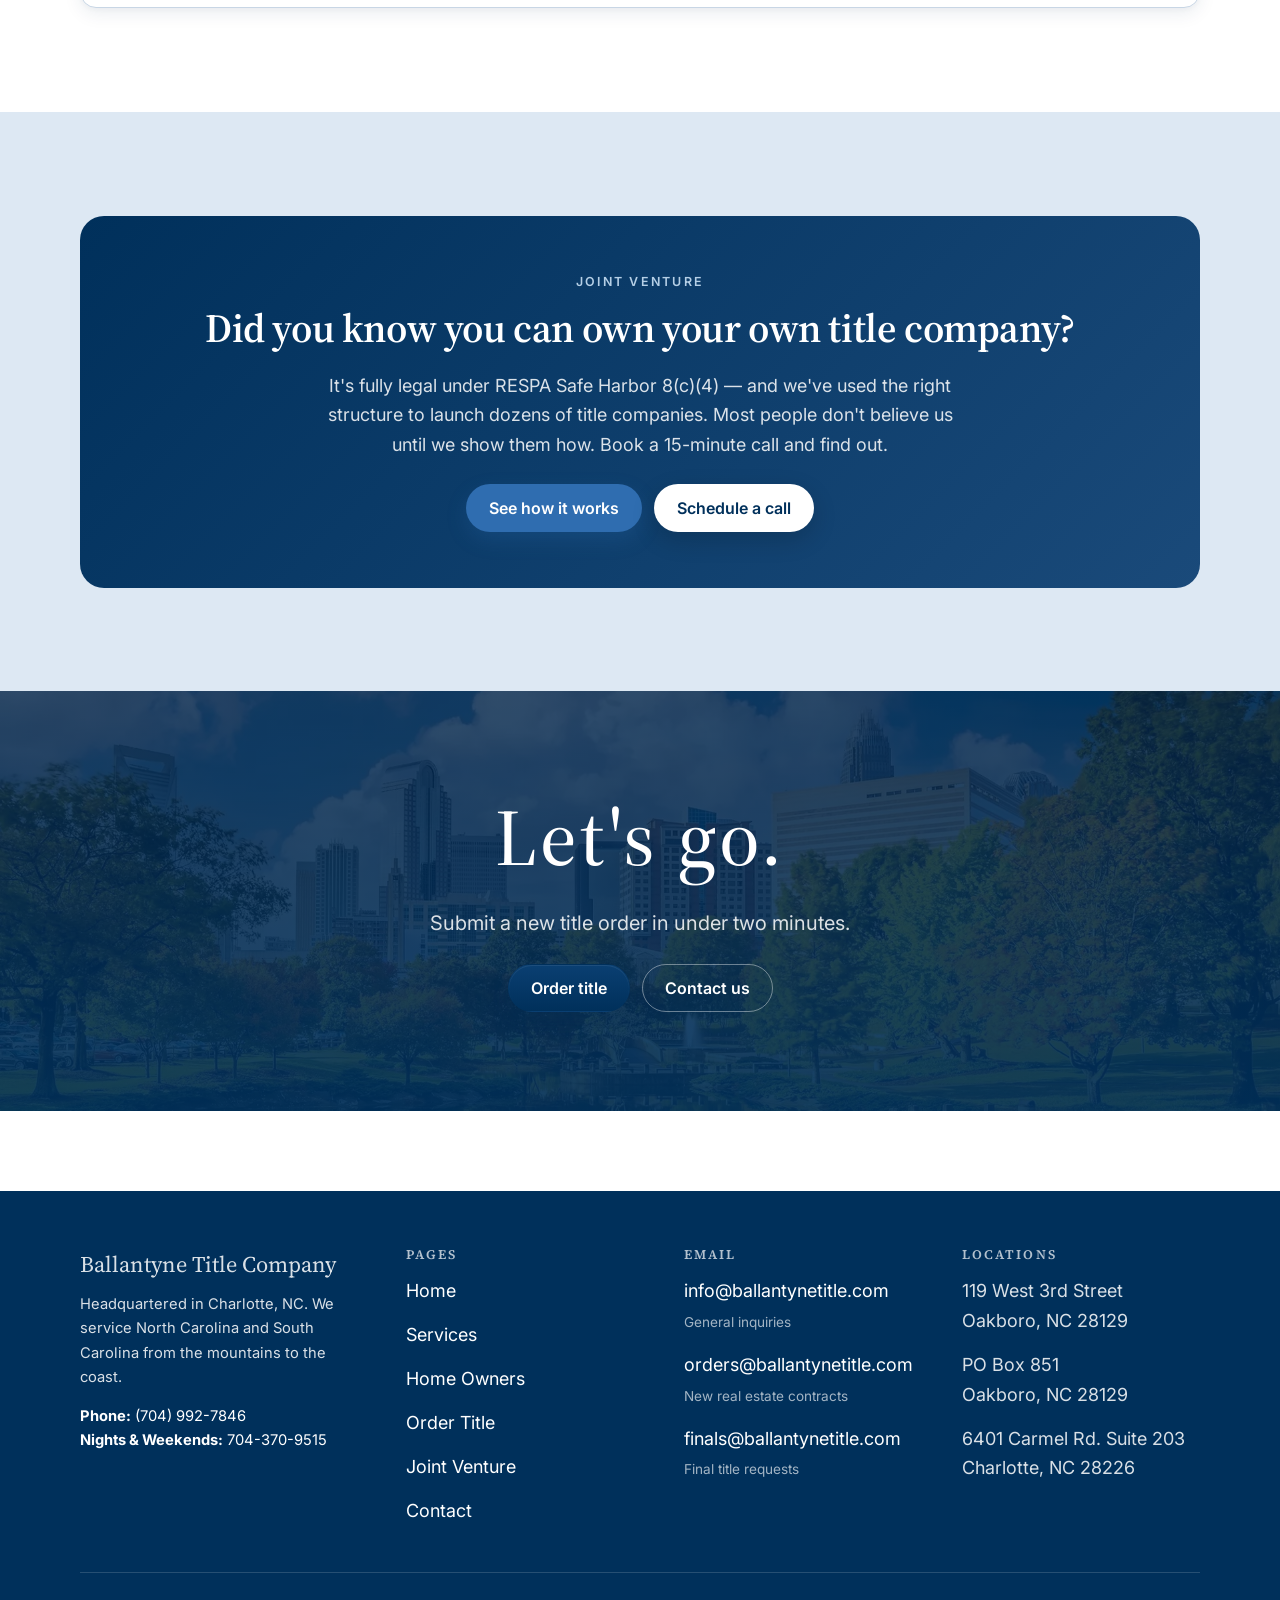
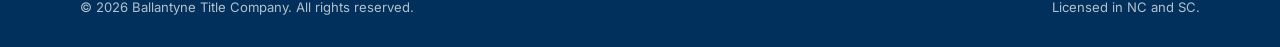
==== commit 88368d79: "Distinct on-brand imagery: residential/land + brick home, fix mislabeled photos" ====
--- a/index.html
+++ b/index.html
@@ -157,7 +157,7 @@
               <li>Able to resolve complex title issues</li>
             </ul>
             <figure style="margin: 24px 0 0; border-radius: var(--radius-lg); overflow: hidden; box-shadow: var(--shadow-md);">
-              <img src="assets/alluring.jpg" alt="Residential home exterior in the Carolinas" width="1200" height="720" loading="lazy" style="width:100%; aspect-ratio: 5/3; object-fit: cover; object-position: center; display:block;">
+              <img src="assets/home-brick.webp" alt="Established brick traditional home in a Charlotte, NC neighborhood" width="1600" height="1073" loading="lazy" style="width:100%; aspect-ratio: 5/3; object-fit: cover; object-position: center; display:block;">
             </figure>
           </div>
         </div>
